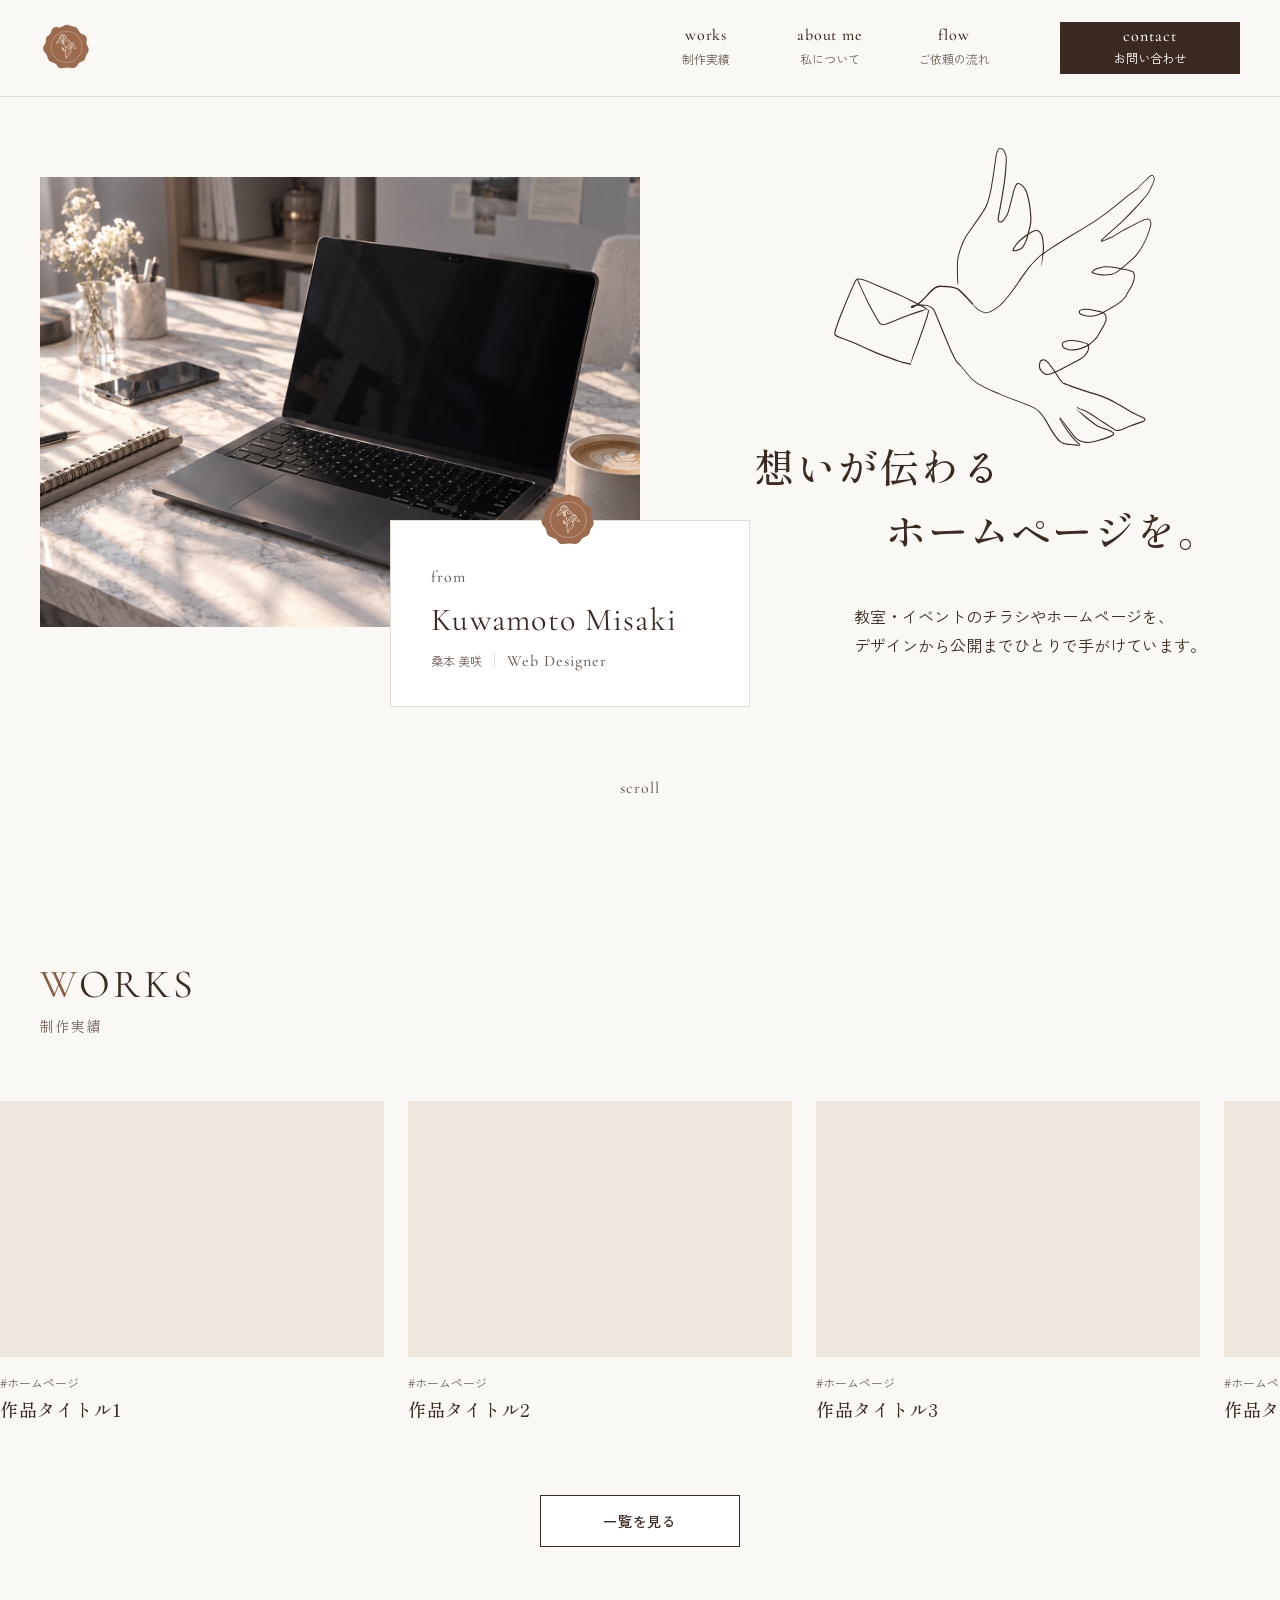
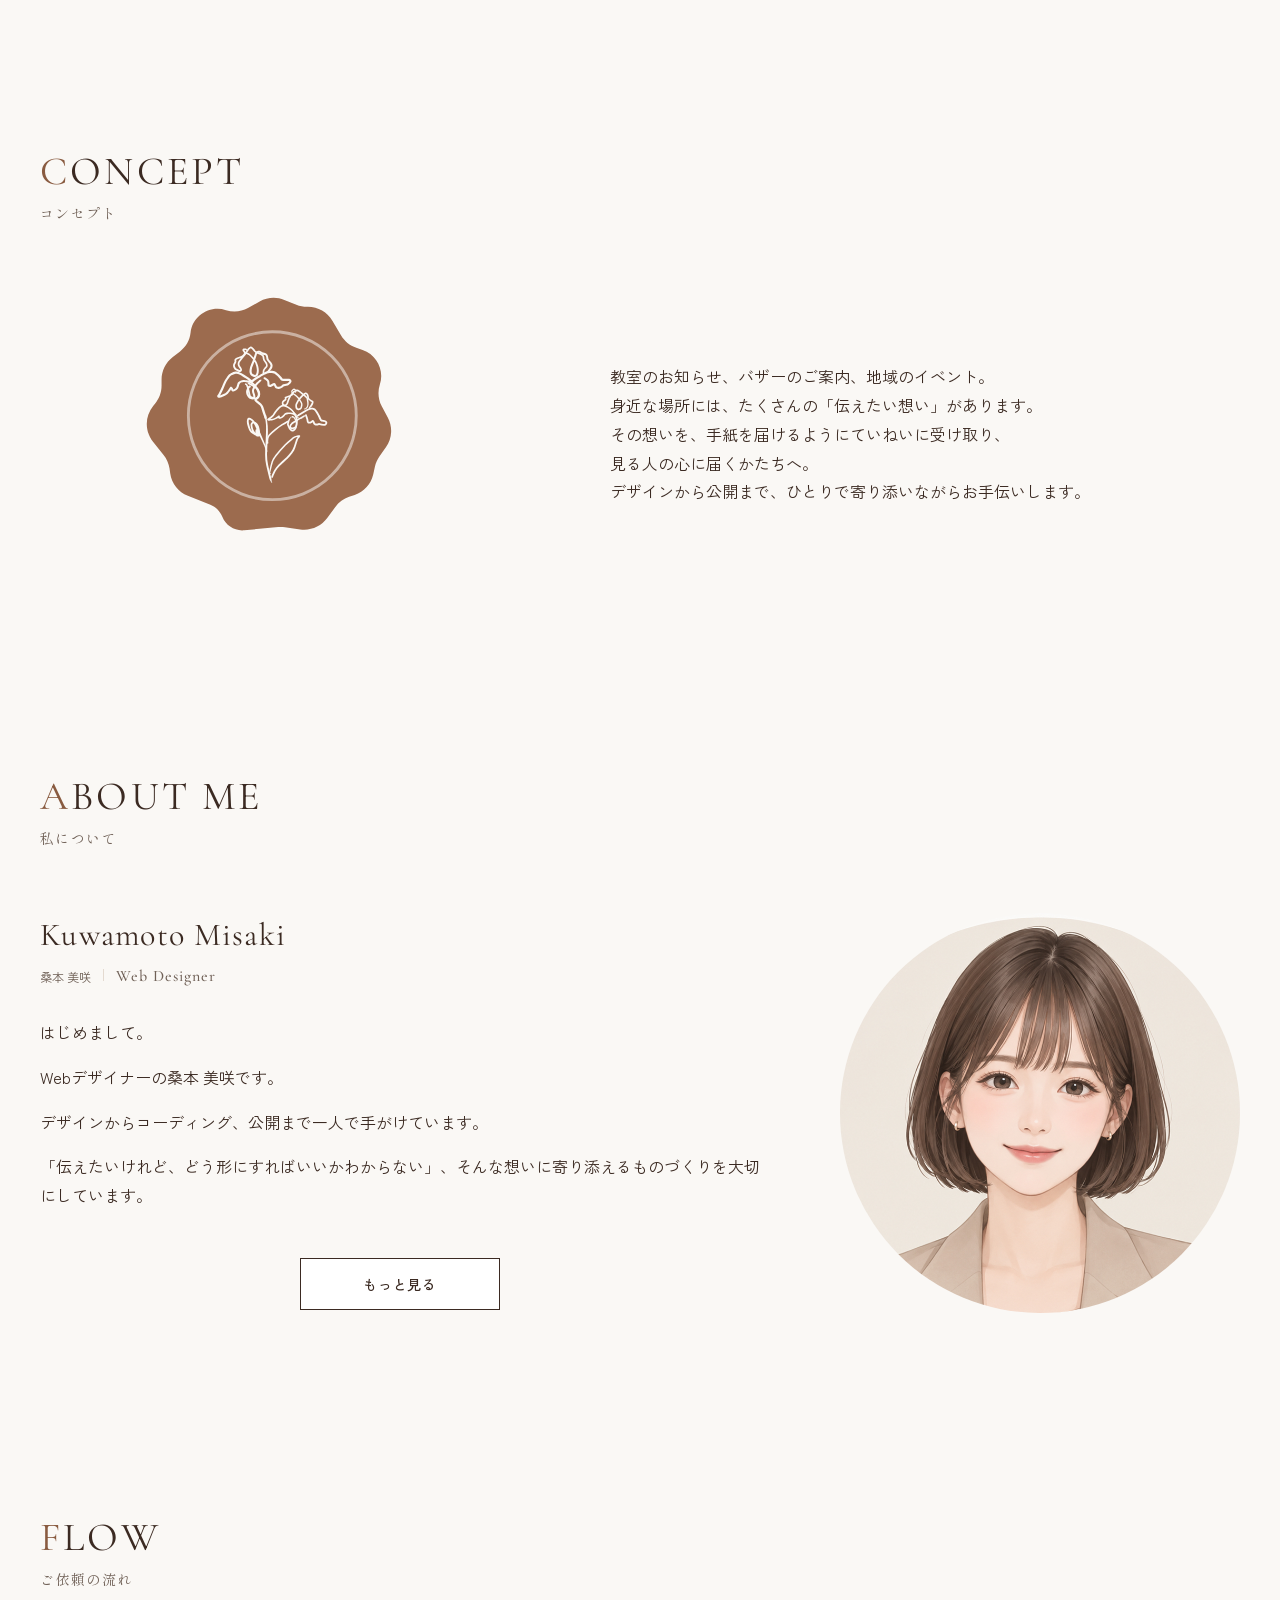
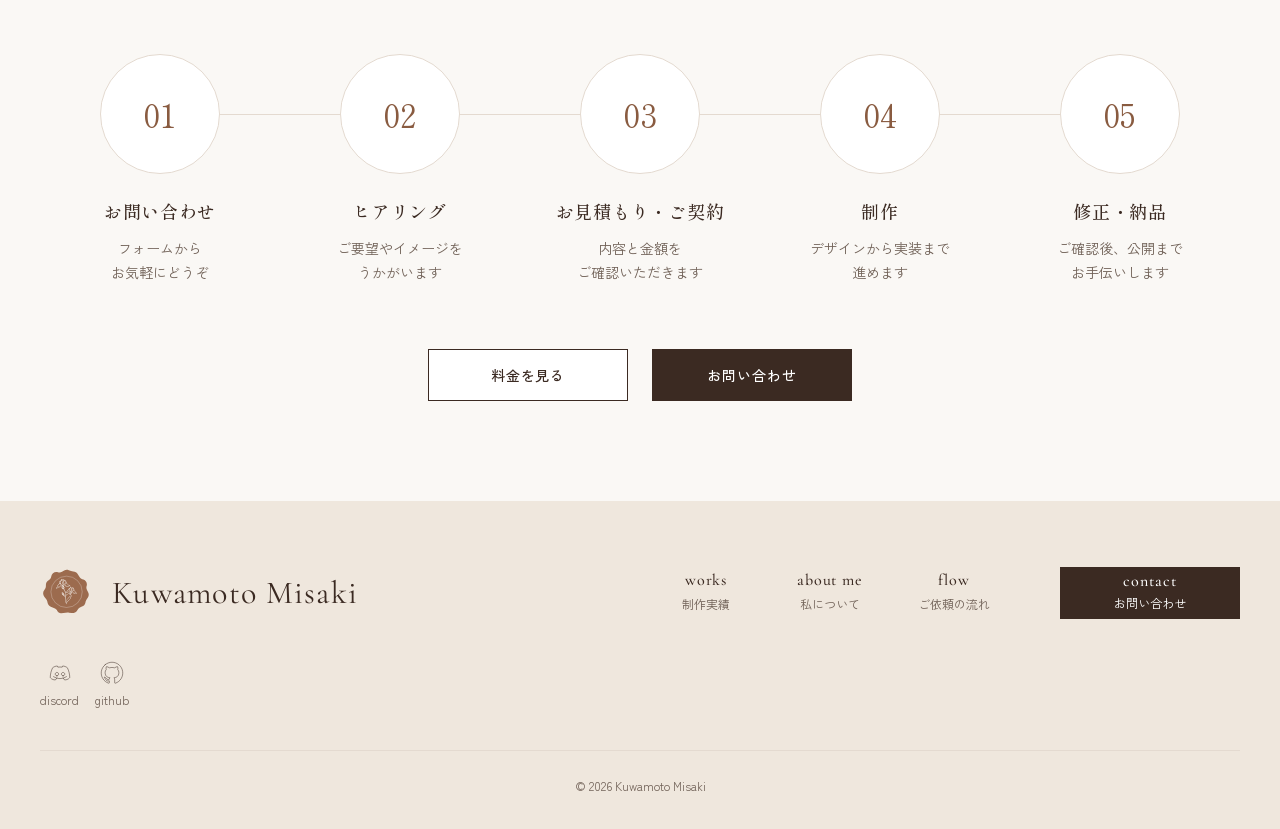
==== docs/index.html @ be729f59 "手紙の見た目を名刺に近づけ、名刺のコピーを同じ倍率で飛ばしてゆがみをなくす" ====
<!DOCTYPE html>
<!-- ↑ 「このファイルはHTMLで書いてあるよ」とブラウザに伝える合図。必ず1行目に書く -->

<html lang="ja">
<!-- ↑ ページ全体を包む箱。lang="ja" は「日本語のページです」という意味（読み上げソフトや検索エンジンが使う） -->

<head>
    <!-- ↑ 画面には出ない「ページの設定」を書く場所 -->

    <meta charset="UTF-8">
    <!-- ↑ 文字の種類の指定。これがないと日本語が文字化けすることがある -->

    <meta name="viewport" content="width=device-width, initial-scale=1.0">
    <!-- ↑ スマホで見たときに、画面の幅に合わせて表示する設定 -->

    <title>Kuwamoto Misaki | Webデザイナー</title>
    <!-- ↑ ブラウザのタブに出る名前。検索結果のタイトルにもなる -->

    <meta name="description" content="教室・イベントのチラシやホームページを、デザインから公開までひとりで手がけるWebデザイナー、桑本美咲のポートフォリオサイトです。">
    <!-- ↑ 検索結果のタイトルの下に出る説明文 -->

    <!-- ブラウザのタブに出る小さいアイコン（favicon） -->
    <link rel="icon" href="images/logo-seal.svg" type="image/svg+xml">
    <!-- iPhone で「ホーム画面に追加」したときのアイコン -->
    <link rel="apple-touch-icon" href="images/apple-touch-icon.png">

    <!-- ===== OGP（URL を SNS などに貼ったときに出る、タイトル・説明・画像） ===== -->
    <meta property="og:type" content="website">
    <!-- ↑ ページの種類。トップページは website -->
    <meta property="og:title" content="Kuwamoto Misaki | Webデザイナー">
    <!-- ↑ サムネイルに出るタイトル -->
    <meta property="og:description" content="教室・イベントのチラシやホームページを、デザインから公開までひとりで手がけるWebデザイナー、桑本美咲のポートフォリオサイトです。">
    <!-- ↑ サムネイルに出る説明文 -->
    <meta property="og:url" content="https://misaki36.github.io/portfolio/">
    <!-- ↑ このページの URL -->
    <meta property="og:image" content="https://misaki36.github.io/portfolio/images/ogp.png">
    <!-- ↑ サムネイル画像。https:// から始まる「フルの URL」で書くのがルール -->
    <meta property="og:site_name" content="Kuwamoto Misaki">
    <!-- ↑ サイトの名前 -->
    <meta property="og:locale" content="ja_JP">
    <!-- ↑ 日本語のページという意味 -->
    <meta name="twitter:card" content="summary_large_image">
    <!-- ↑ X（旧Twitter）で、大きい画像のサムネイルにする -->

    <link rel="preconnect" href="https://fonts.googleapis.com">
    <link rel="preconnect" href="https://fonts.gstatic.com" crossorigin>
    <!-- ↑ 「このあとGoogleのフォントを使うから、先に接続の準備をしておいて」という合図。表示が少し速くなる -->

    <link
        href="https://fonts.googleapis.com/css2?family=Cormorant+Garamond:wght@400;500&family=Shippori+Mincho:wght@400;500&family=Zen+Kaku+Gothic+New:wght@400;500&display=swap"
        rel="stylesheet">
    <!-- ↑ Figmaで使った3つのフォントを読み込む。wght@400;500 は「Regular と Medium の太さだけ使う」という意味（使う太さだけにすると軽くなる） -->

    <link rel="stylesheet" href="css/style.css">
    <!-- ↑ 自分で書くCSSファイルを読み込む。フォントのあとに書くのがポイント -->

    <script>
        // ↓ ページを表示する前に、「手紙の演出を出すかどうか」を決める
        // （ページが一瞬見えてから封筒が出る…というチラつきを防ぐため、head の中に書く）
        try {
            const seen = sessionStorage.getItem('introSeen');
            // ↑ このタブで、もう演出を見たかどうか（見ていたら '1' が入っている）
            const reduce = window.matchMedia('(prefers-reduced-motion: reduce)').matches;
            // ↑ 「視差効果を減らす」がオンなら true
            if (!seen && !reduce) {
                document.documentElement.classList.add('is-intro');
                // ↑ はじめてで、動きを減らす設定でもなければ、<html> に is-intro という目印をつける
            }
        } catch (e) {
            // ↑ ブラウザの設定で記録が使えないときは、何もしない（演出なしでふつうに表示）
        }
    </script>
</head>

<body>
    <!-- ↑ 画面に表示されるものを書く場所 -->

    <!-- ==================== 最初の手紙の演出 ==================== -->
    <div class="intro">
        <div class="intro__inner">
            <!-- ↑ 封筒とスキップボタンを包む箱（封筒と同じはば） -->

            <!-- ↓ 封筒（飾りなので、読み上げソフトには読ませない） -->
            <div class="intro__envelope" aria-hidden="true">
                <div class="intro__letter">
                    <!-- ↑ 封筒の中から出てくる手紙 -->
                    <p class="intro__letter-from">from</p>
                    <p class="intro__letter-name">Kuwamoto Misaki</p>
                    <p class="intro__letter-role">桑本 美咲 ｜ Web Designer</p>
                </div>
                <div class="intro__body"></div>
                <!-- ↑ 封筒の本体（手前の部分） -->
                <div class="intro__flap"></div>
                <!-- ↑ 封筒のふた（三角の部分） -->
                <img class="intro__seal" src="images/logo-seal.svg" alt="" width="64" height="64">
                <!-- ↑ ふたをとめているシール。サイトのロゴを使う -->
            </div>

            <button class="intro__skip" type="button">スキップ</button>
            <!-- ↑ 封筒の右下に出るボタン -->
        </div>
    </div>

    <!-- ==================== ヘッダー ==================== -->
    <header class="header">
        <!-- ↑ header は「ページの頭の部分」という意味のタグ -->

        <div class="header__inner inner">
            <!-- ↑ class を2つつけている。header__inner（ヘッダー用の設定）と inner（幅をそろえる共通パーツ） -->

            <a class="header__logo" href="index.html">
                <!-- ↑ ロゴを押すとトップページに戻るリンク -->
                <img src="images/logo-seal.svg" alt="Kuwamoto Misaki トップページへ" width="56" height="56">
                <!-- ↑ alt は画像が見えない人（読み上げソフト）向けの説明。
                 width と height を書いておくと、画像を読み込む前から場所が確保されて、ページがガタッとずれない -->
            </a>

            <!-- スマホのときだけ出す、メニューを開くボタン（≡） -->
            <!-- aria-expanded：開いているか（true）閉じているか（false）を読み上げソフトに伝える
                 aria-controls：このボタンで開け閉めする場所の id -->
            <button class="header__menu-btn" type="button" aria-label="メニューを開く" aria-expanded="false"
                aria-controls="global-nav">
                <!-- ↓ button の1段内側：≡ の3本線 -->
                <span class="header__menu-line"></span>
                <span class="header__menu-line"></span>
                <span class="header__menu-line"></span>
            </button>

            <nav class="header__nav" id="global-nav" aria-label="メインメニュー">
                <!-- ↑ nav は「メニュー」という意味のタグ。aria-label で読み上げソフトに名前を伝える -->

                <ul class="header__list">
                    <!-- ↑ メニューの並び（ul = 順番のないリスト） -->
                    <li>
                        <a class="header__link" href="works.html">
                            <span class="header__link-en">works</span>
                            <span class="header__link-ja">制作実績</span>
                        </a>
                    </li>
                    <li>
                        <a class="header__link" href="about.html">
                            <span class="header__link-en">about me</span>
                            <span class="header__link-ja">私について</span>
                        </a>
                    </li>
                    <li>
                        <a class="header__link" href="contact.php#flow">
                            <!-- ↑ #flow は「contact.php の中の flow という場所まで飛ぶ」という意味 -->
                            <span class="header__link-en">flow</span>
                            <span class="header__link-ja">ご依頼の流れ</span>
                        </a>
                    </li>
                </ul>

                <a class="header__contact" href="contact.php#contact">
                    <!-- ↑ お問い合わせボタン -->
                    <span class="header__contact-en">contact</span>
                    <span class="header__contact-ja">お問い合わせ</span>
                </a>

            </nav>
        </div>
    </header>

    <!-- ==================== メイン（ページの中身） ==================== -->
    <main>
        <!-- ↑ main は「このページのいちばん大事な中身」という意味のタグ。1ページに1つだけ -->

        <!-- ========== FV ========== -->
        <section class="fv">
            <!-- ↑ section は「ひとまとまりの区切り」という意味のタグ -->

            <div class="fv__inner inner">

                <!-- ===== 左：写真と手紙のカード ===== -->
                <div class="fv__photo-wrap">
                    <!-- ↑ 写真とカードをまとめる箱。カードの位置の基準になる -->

                    <img class="fv__photo" src="images/fv-photo.jpg" alt="ノートパソコンとコーヒーが置かれた作業机" width="690" height="448"
                        fetchpriority="high">
                    <!-- ↑ fetchpriority="high" は「この画像を最初に読み込んでね」というお願い。FVの写真はいちばん先に見えるので -->

                    <div class="fv__card">
                        <!-- ↑ 手紙のカード -->
                        <img class="fv__seal" src="images/logo-seal.svg" alt="" width="64" height="64">
                        <!-- ↑ カードの上のシーリング。飾りなので alt は空っぽ -->
                        <p class="fv__card-from">from</p>
                        <p class="fv__card-name">Kuwamoto Misaki</p>
                        <p class="fv__card-role">
                            <span class="fv__card-ja">桑本 美咲</span>
                            <span class="fv__card-en">Web Designer</span>
                        </p>
                    </div>

                </div>

                <!-- ===== 右：鳩の絵・キャッチ・リード文 ===== -->
                <div class="fv__content">

                    <img class="fv__bird" src="images/illust-bird.svg" alt="" width="447" height="259">
                    <!-- ↑ 鳩の絵。飾りなので alt は空っぽ -->
                    <h1 class="fv__catch">
                        <!-- ↑ h1 は「ページでいちばん大事な見出し」。1ページに1つだけ使う -->
                        <span class="fv__catch-line">想いが伝わる</span>
                        <span class="fv__catch-line fv__catch-line--indent">ホームページを。</span>
                        <!-- ↑ indent は「字下げしたバージョン」という意味の名前。2行目だけ右にずらす -->
                    </h1>

                    <p class="fv__lead">
                        教室・イベントのチラシやホームページを、<br>
                        デザインから公開までひとりで手がけています。
                    </p>

                </div>

            </div>

            <p class="fv__scroll">scroll</p>
            <!-- ↑ 下にスクロールできることを伝える文字 -->

        </section>

        <!-- ========== WORKS ========== -->
        <section class="works section" id="works">
            <!-- ↑ id="works" は、このセクションにつけた名札。あとでリンクで飛ぶときに使う -->

            <div class="inner">
                <h2 class="section-title">
                    <span class="section-title__en">WORKS</span>
                    <span class="section-title__ja">制作実績</span>
                </h2>
            </div>

            <div class="works__slider">
                <!-- ↑ カードが流れる「窓」 -->
                <ul class="works__list">

                    <li>
                        <a class="work-card" href="work-detail.html">
                            <div class="work-card__thumb"></div>
                            <p class="work-card__tag">#ホームページ</p>
                            <h3 class="work-card__title">作品タイトル1</h3>
                        </a>
                    </li>
                    <li>
                        <a class="work-card" href="work-detail.html">
                            <div class="work-card__thumb"></div>
                            <p class="work-card__tag">#ホームページ</p>
                            <h3 class="work-card__title">作品タイトル2</h3>
                        </a>
                    </li>
                    <li>
                        <a class="work-card" href="work-detail.html">
                            <div class="work-card__thumb"></div>
                            <p class="work-card__tag">#ホームページ</p>
                            <h3 class="work-card__title">作品タイトル3</h3>
                        </a>
                    </li>
                    <li>
                        <a class="work-card" href="work-detail.html">
                            <div class="work-card__thumb"></div>
                            <p class="work-card__tag">#ホームページ</p>
                            <h3 class="work-card__title">作品タイトル4</h3>
                        </a>
                    </li>
                    <li>
                        <a class="work-card" href="work-detail.html">
                            <div class="work-card__thumb"></div>
                            <p class="work-card__tag">#ホームページ</p>
                            <h3 class="work-card__title">作品タイトル5</h3>
                        </a>
                    </li>
                    <li>
                        <a class="work-card" href="work-detail.html">
                            <div class="work-card__thumb"></div>
                            <p class="work-card__tag">#ホームページ</p>
                            <h3 class="work-card__title">作品タイトル6</h3>
                        </a>
                    </li>

                </ul>
            </div>

            <div class="works__btn-wrap">
                <a class="btn btn--sub" href="works.html">一覧を見る</a>
            </div>

        </section>

        <!-- ========== CONCEPT ========== -->
        <section class="concept section" id="concept">

            <div class="inner">

                <h2 class="section-title">
                    <span class="section-title__en">CONCEPT</span>
                    <span class="section-title__ja">コンセプト</span>
                </h2>

                <div class="concept__body">
                    <!-- ↑ シーリングと文章を横に並べる箱 -->

                    <img class="concept__seal" src="images/logo-seal.svg" alt="" width="300" height="300">
                    <!-- ↑ 大きなシーリング。ロゴと同じ画像を、大きく表示している。飾りなので alt は空っぽ -->

                    <!-- コンセプトの文章（段落ごとに p で分ける。br は PC 用の改行） -->
                    <div class="concept__desc">
                        <!-- ↓ div.concept__desc の1段内側 -->
                        <p>教室のお知らせ、バザーのご案内、地域のイベント。<br>身近な場所には、たくさんの「伝えたい想い」があります。</p>
                        <p>その想いを、手紙を届けるようにていねいに受け取り、<br>見る人の心に届くかたちへ。</p>
                        デザインから公開まで、ひとりで寄り添いながら<span class="concept__phrase">お手伝いします。</span>
                    </div>
                </div>

            </div>

        </section>

        <!-- ========== ABOUT ME ========== -->
        <section class="about section" id="about">

            <div class="inner">

                <h2 class="section-title">
                    <span class="section-title__en">ABOUT ME</span>
                    <span class="section-title__ja">私について</span>
                </h2>

                <div class="about__body">
                    <!-- ↑ 左に文章、右に写真を並べる箱 -->

                    <div class="about__text">
                        <p class="about__name">Kuwamoto Misaki</p>
                        <p class="about__role">
                            <span class="about__role-ja">桑本 美咲</span>
                            <span class="about__role-en">Web Designer</span>
                        </p>
                        <!-- 自己紹介の文章（段落ごとに p で分ける） -->
                        <div class="about__desc">
                            <!-- ↓ div.about__desc の1段内側 -->
                            <p>はじめまして。</p>
                            <p>Webデザイナーの桑本 美咲です。</p>
                            <p>デザインからコーディング、公開まで一人で手がけています。</p>
                            <p>「伝えたいけれど、どう形にすればいいかわからない」、そんな想いに寄り添えるものづくりを大切にしています。</p>
                        </div>
                        <a class="btn btn--sub about__btn" href="about.html">もっと見る</a>
                        <!-- ↑ class を3つ。btn（ボタンの形）・白いボタン用の class・about__btn（このボタンだけの余白） -->
                    </div>

                    <img class="about__photo" src="images/about-photo.jpg" alt="桑本美咲のプロフィール画像" width="400" height="400"
                        loading="lazy">
                    <!-- ↑ loading="lazy" は「画面に近づいてから読み込んでね」というお願い。
                   ページの下のほうの画像につけると、最初の表示が速くなる -->

                </div>

            </div>

        </section>

        <!-- ========== FLOW ========== -->
        <section class="flow section" id="flow">

            <div class="inner">

                <h2 class="section-title">
                    <span class="section-title__en">FLOW</span>
                    <span class="section-title__ja">ご依頼の流れ</span>
                </h2>

                <ol class="flow__list">
                    <!-- ↑ ol は「順番のあるリスト」。ul（順番なし）とちがって、1→2→3…と順番に意味があるときに使う -->

                    <li class="flow__item">
                        <span class="flow__num">01</span>
                        <h3 class="flow__title">お問い合わせ</h3>
                        <p class="flow__text">フォームから<br>お気軽にどうぞ</p>
                    </li>

                    <li class="flow__item">
                        <span class="flow__num">02</span>
                        <h3 class="flow__title">ヒアリング</h3>
                        <p class="flow__text">ご要望やイメージを<br>うかがいます</p>
                    </li>

                    <li class="flow__item">
                        <span class="flow__num">03</span>
                        <h3 class="flow__title"><span class="flow__phrase">お見積もり・</span><span
                                class="flow__phrase">ご契約</span></h3>
                        <p class="flow__text">内容と金額を<br>ご確認いただきます</p>
                    </li>

                    <li class="flow__item">
                        <span class="flow__num">04</span>
                        <h3 class="flow__title">制作</h3>
                        <p class="flow__text">デザインから実装まで<br>進めます</p>
                    </li>

                    <li class="flow__item">
                        <span class="flow__num">05</span>
                        <h3 class="flow__title">修正・納品</h3>
                        <p class="flow__text">ご確認後、公開まで<br>お手伝いします</p>
                    </li>

                </ol>

                <div class="flow__btns">
                    <a class="btn btn--sub" href="contact.php#price">料金を見る</a>
                    <a class="btn btn--main" href="contact.php#contact">お問い合わせ</a>
                </div>

            </div>

        </section>

    </main>

    <!-- ==================== フッター ==================== -->
    <footer class="footer">
        <!-- ↑ footer は「ページの終わりの部分」という意味のタグ -->

        <div class="footer__inner inner">

            <!-- ===== 上の段：ロゴと名前／メニュー ===== -->
            <div class="footer__top">

                <a class="footer__brand" href="index.html">
                    <img src="images/logo-seal.svg" alt="" width="56" height="56">
                    <!-- ↑ alt="" （空っぽ）にしているのは、すぐ横に名前の文字があるから。
                   読み上げソフトが「ロゴ、Kuwamoto Misaki」と2回読まないようにするため -->
                    <span class="footer__name">Kuwamoto Misaki</span>
                </a>

                <nav class="header__nav" aria-label="フッターメニュー">
                    <!-- ↑ ヘッダーのメニューとまったく同じ見た目なので、ヘッダー用の class を使い回す -->
                    <ul class="header__list">
                        <li>
                            <a class="header__link" href="works.html">
                                <span class="header__link-en">works</span>
                                <span class="header__link-ja">制作実績</span>
                            </a>
                        </li>
                        <li>
                            <a class="header__link" href="about.html">
                                <span class="header__link-en">about me</span>
                                <span class="header__link-ja">私について</span>
                            </a>
                        </li>
                        <li>
                            <a class="header__link" href="contact.php#flow">
                                <span class="header__link-en">flow</span>
                                <span class="header__link-ja">ご依頼の流れ</span>
                            </a>
                        </li>
                    </ul>
                    <a class="header__contact" href="contact.php#contact">
                        <span class="header__contact-en">contact</span>
                        <span class="header__contact-ja">お問い合わせ</span>
                    </a>
                </nav>

            </div>

            <!-- ===== SNSのリンク ===== -->
            <ul class="footer__sns">
                <li>
                    <a class="footer__sns-link" href="#" target="_blank" rel="noopener noreferrer">
                        <!-- ↑ href="#" は仮。あとで自分の Discord のURLに変える
                   target="_blank" … 新しいタブで開く
                   rel="noopener noreferrer" … 🔒セキュリティ対策（下で説明） -->
                        <img src="images/icon-discord.svg" alt="" width="24" height="24">
                        <span>discord</span>
                    </a>
                </li>
                <li>
                    <a class="footer__sns-link" href="#" target="_blank" rel="noopener noreferrer">
                        <img src="images/icon-github.svg" alt="" width="24" height="24">
                        <span>github</span>
                    </a>
                </li>
            </ul>

            <!-- ===== コピーライト ===== -->
            <small class="footer__copy">&copy; 2026 Kuwamoto Misaki</small>
            <!-- ↑ small は「注意書き・著作権表示」に使うタグ。&copy; は © マークを表す書き方 -->

        </div>
    </footer>

    <script src="js/main.js" defer></script>
    <!-- ↑ JavaScriptファイルを読み込む。defer は「HTMLを全部読み終わってから動かしてね」という意味 -->
</body>

</html>
---- docs/css/style.css ----
@charset "UTF-8";
/* ↑ 「このCSSファイルは日本語も使うよ」という合図。必ず1行目に書く */


/* ==================================================
   1. 色とフォントのルール（Figmaのスタイルをここに写す）
   ================================================== */

:root {
    /* :root は「ページ全体」という意味。ここに書いた値は、どこからでも使える */

    /* ----- 色（Figmaのカラースタイルと同じ） ----- */
    --color-bg: #FAF8F5;
    /* base/背景 */
    --color-bg-sub: #EFE7DD;
    /* base/背景サブ */
    --color-white: #FFFFFF;
    /* base/白 */
    --color-text: #3B2A22;
    /* text/メイン */
    --color-text-sub: #706157;
    /* text/サブ（読みやすさの基準 4.5:1 を満たすよう、#8A7A6E から少しこくした） */
    --color-accent: #895B40;
    /* accent/スタンプ（読みやすさの基準 4.5:1 を満たすよう、#9C6B4E から少しこくした） */
    --color-line: #E4DAD0;
    /* line/線 */
    --color-line-strong: #9E8D7F;
    /* 入力欄のわく線（さわる部品は、背景との差 3:1 以上が目安） */
    --color-error: #B5483A;
    /* エラー（入力まちがい）の色 */

    /* ----- フォント ----- */
    --font-en: "Cormorant Garamond", serif;
    /* 英語の見出し・メニュー */
    --font-mincho: "Shippori Mincho", serif;
    /* 日本語の見出し */
    --font-gothic: "Zen Kaku Gothic New", sans-serif;
    /* 本文・ボタン */
}


/* ==================================================
   2. リセット（ブラウザが勝手につける余白などを消す）
   ================================================== */

*,
*::before,
*::after {
    box-sizing: border-box;
    /* ↑ 幅や高さに、内側の余白（padding）と線（border）を含めて計算する設定。Figmaと同じ考え方になる */
}

body,
h1,
h2,
h3,
p,
ul,
ol,
figure {
    margin: 0;
    /* ↑ ブラウザが最初からつけている外側の余白を0にする */
}

ul,
ol {
    padding: 0;
    list-style: none;
    /* ↑ リストの「・」や数字と、左の余白を消す（メニューや FLOW で使うため） */
}

img {
    display: block;
    max-width: 100%;
    height: auto;
    /* ↑ 画像が箱からはみ出さないようにする。height: auto で縦横の比率を保つ */
}

a {
    color: inherit;
    text-decoration: none;
    /* ↑ リンクの青色と下線を消して、まわりの文字と同じ色にする */
}


/* ==================================================
   3. ページ全体の基本（本文/ふつう のスタイル）
   ================================================== */
/* ページ内リンク（#〇〇）で移動するとき、するっとなめらかに動かす */
html {
    scroll-behavior: smooth;
    scroll-padding-top: 120px;
    /* ↑ ページ内の移動（目次・#flow・入力欄など）で、上から120px手前で止まる。
       くっついてくるヘッダー（96px）の裏にかくれないようにするため */
}

/* 「視差効果を減らす」がオンの人には、なめらかな動きをやめて一瞬で移動する */
@media (prefers-reduced-motion: reduce) {
    html {
        scroll-behavior: auto;
    }
}

body {
    background-color: var(--color-bg);
    color: var(--color-text);
    font-family: var(--font-gothic);
    font-size: 16px;
    line-height: 1.8;
    /* ↑ Figmaの「本文/ふつう」と同じ：Zen Kaku Gothic New・16px・行間180% */
    text-wrap: pretty;
    /* ↑ 文章の最後の行が 1〜2 文字だけにならないように、ブラウザが折り返しを調整してくれる */
}



/* ==================================================
   4. 共通パーツ（いろんな場所で使い回すもの）
   ================================================== */

/* ----- 中身の幅をそろえる箱 ----- */
.inner {
    max-width: 1240px;
    /* ↑ 中身が広がりすぎないように、最大の幅を決める
       （Figmaの中身の幅1200px ＋ 左右の余白20px×2 = 1240px） */
    margin-inline: auto;
    /* ↑ 左右の外側の余白を自動にする → 画面の真ん中に置かれる */
    padding-inline: 20px;
    /* ↑ 左右の内側の余白。スマホで文字が画面のはしにくっつかないようにする */
}

/* ----- セクションの見出し（WORKS / 制作実績 の形） ----- */
.section-title {
    font-weight: 400;
    /* ↑ h2 は最初から太字になっているので、ふつうの太さに戻す */
}

.section-title__en {
    display: block;
    /* ↑ 1行まるごと使う箱にする（日本語を下の行に出すため） */
    font-family: var(--font-en);
    font-size: 40px;
    line-height: 1.2;
    letter-spacing: 0.08em;
    /* ↑ Figmaの「英/大見出し」と同じ：40px・行間120%・文字の間8% */
}

.section-title__en::first-letter {
    color: var(--color-accent);
    /* ↑ ::first-letter は「最初の1文字だけ」という意味。W・C・A・F が茶色になる */
}

.section-title__ja {
    display: block;
    margin-top: 8px;
    /* ↑ 英語との間を少しあける */
    font-family: var(--font-mincho);
    font-size: 14px;
    line-height: 1.5;
    letter-spacing: 0.1em;
    color: var(--color-text-sub);
    /* ↑ Figmaの「日/英見出しの下」と同じ：14px・行間150%・文字の間10%・text/サブ */
}


/* ----- セクションの上下の余白 ----- */
.section {
    padding-block: 100px;
    /* ↑ どのセクションも上下100pxの余白にそろえる（Figmaでそろえた余白） */
}

/* ----- ボタン ----- */
.btn {
    display: inline-flex;
    align-items: center;
    justify-content: center;
    /* ↑ 文字をボタンの真ん中に置く */
    min-width: 200px;
    height: 52px;
    padding-inline: 32px;
    border: 1px solid var(--color-text);
    font-size: 14px;
    font-weight: 500;
    line-height: 1;
    letter-spacing: 0.06em;
    /* ↑ Figmaの「本文/ボタン」：Medium・14px・行間100%・文字の間6% */
    font-family: inherit;
    /* ↑ button タグは最初、まわりのフォントを受けつがないので、受けつぐように指定する */
    cursor: pointer;
    /* ↑ マウスを乗せたとき、指のマークにする */
    transition: opacity 0.3s;
}

.btn:hover {
    opacity: 0.7;
}

.btn--sub {
    background-color: var(--color-white);
    color: var(--color-text);
    /* ↑ btn_サブ：白い箱にこげ茶の文字 */
}

.btn--main {
    background-color: var(--color-text);
    color: var(--color-white);
    /* ↑ btn_メイン：こげ茶の箱に白い文字 */
}

/* キーボードで選んだリンク・ボタンに茶色の枠を出す（サイト全体） */
/* 枠を消すと、キーボードで操作する人が今どこにいるか分からなくなるので、消さずに色だけ合わせる */
a:focus-visible,
button:focus-visible {
    outline: 2px solid var(--color-accent);
    outline-offset: 4px;
}

/* ----- 画面には見せないけど、読み上げソフトには読んでもらう ----- */
.visually-hidden {
    position: absolute;
    width: 1px;
    height: 1px;
    margin: -1px;
    padding: 0;
    overflow: hidden;
    clip: rect(0 0 0 0);
    white-space: nowrap;
    border: 0;
    /* ↑ 1pxの小さな箱に閉じこめて、はみ出た所を隠す。
       display: none だと読み上げソフトにも読まれなくなるので、この書き方を使う */
}



/* ==================================================
   5. ヘッダー
   ================================================== */

.header {
    position: sticky;
    /* ↑ スクロールしても、画面の上にくっついてくる */
    top: 0;
    /* ↑ 画面の一番上（0px）でくっつく */
    z-index: 100;
    /* ↑ ほかのものより手前に表示する（下の写真やカードに隠れないように） */
    background-color: var(--color-bg);
    border-bottom: 1px solid var(--color-line);
    /* ↑ ヘッダーの下に細い線を引く（Figmaと同じ line/線 の色） */
}

.header__inner {
    display: flex;
    /* ↑ 中のもの（ロゴとメニュー）を横に並べる */
    align-items: center;
    /* ↑ 上下の真ん中にそろえる */
    justify-content: space-between;
    /* ↑ ロゴを左はし、メニューを右はしに置く */
    height: 96px;
}

.header__logo {
    display: block;
    width: 56px;
}

/* スマホ用のメニューボタン（PC ではかくす） */
.header__menu-btn {
    display: none;
}

.header__nav {
    display: flex;
    align-items: center;
    gap: 56px;
    /* ↑ メニューとお問い合わせボタンの間かく */
}

.header__list {
    display: flex;
    gap: 24px;
    /* ↑ メニュー同士の間かく（Figmaで決めた24） */
}

.header__link {
    display: flex;
    flex-direction: column;
    /* ↑ 英語と日本語を縦に並べる */
    align-items: center;
    /* ↑ 英語と日本語の真ん中をそろえる */
    width: 100px;
    /* ↑ 3つの幅を同じにして、間かくがそろって見えるようにする（Figmaで決めたW100） */
    transition: opacity 0.3s;
    /* ↑ マウスを乗せたときの変化を、0.3秒かけてふわっとさせる */
}

.header__link-en {
    font-family: var(--font-en);
    font-weight: 500;
    font-size: 16px;
    line-height: 1;
    letter-spacing: 0.06em;
    /* ↑ Figmaの「英/メニュー」：Medium・16px・行間100%・文字の間6% */
}

.header__link-ja {
    margin-top: 6px;
    font-size: 12px;
    line-height: 1.6;
    color: var(--color-text-sub);
    /* ↑ Figmaの「本文/注意書き」：12px・行間160%・text/サブ */
}

.header__contact {
    display: flex;
    flex-direction: column;
    align-items: center;
    justify-content: center;
    /* ↑ 中の文字を、上下・左右とも真ん中に置く */
    width: 180px;
    height: 52px;
    background-color: var(--color-text);
    color: var(--color-white);
    transition: opacity 0.3s;
}

.header__contact-en {
    font-family: var(--font-en);
    font-weight: 500;
    font-size: 16px;
    line-height: 1;
    letter-spacing: 0.06em;
}

.header__contact-ja {
    margin-top: 4px;
    font-size: 12px;
    line-height: 1.6;
}

/* ----- マウスを乗せたとき ----- */
.header__link:hover,
.header__contact:hover {
    opacity: 0.7;
    /* ↑ 少しうすくして「押せるよ」と伝える */
}


/* ----- 今いるページのメニュー ----- */
.header__link[aria-current="page"] .header__link-en {
    color: var(--color-accent);
    /* ↑ aria-current="page" がついたリンクの英語だけ茶色にする → 「今ここにいる」とわかる */
}



/* ==================================================
   6. フッター
   ================================================== */

.footer {
    background-color: var(--color-bg-sub);
    padding-block: 64px 32px;
    /* ↑ padding-block は「上と下の内側の余白」。上64px・下32px */
}

.footer__top {
    display: flex;
    align-items: center;
    justify-content: space-between;
    /* ↑ ロゴと名前を左、メニューを右に置く */
}

.footer__brand {
    display: flex;
    align-items: center;
    gap: 16px;
    /* ↑ ロゴと名前を横に並べて、間を16pxあける */
}

.footer__brand img {
    width: 56px;
}

.footer__name {
    font-family: var(--font-en);
    font-size: 32px;
    line-height: 1.2;
    letter-spacing: 0.04em;
    /* ↑ Figmaの「英/名前」：32px・行間120%・文字の間4% */
}

.footer__sns {
    display: flex;
    gap: 16px;
    margin-top: 40px;
}

.footer__sns-link {
    display: flex;
    flex-direction: column;
    align-items: center;
    gap: 4px;
    /* ↑ マークと文字を縦に並べる */
    font-size: 12px;
    color: var(--color-text-sub);
    transition: opacity 0.3s;
}

.footer__sns-link:hover {
    opacity: 0.7;
}

.footer__copy {
    display: block;
    /* ↑ small は最初は横に並ぶタイプなので、1行まるごと使う箱にする */
    margin-top: 40px;
    padding-top: 24px;
    border-top: 1px solid var(--color-line);
    /* ↑ コピーライトの上に区切りの線を引く */
    text-align: center;
    font-size: 12px;
    color: var(--color-text-sub);
}



/* ==================================================
   7. トップページ：FV
   ================================================== */

.fv {
    padding-block: 80px 64px;
    /* ↑ ヘッダーとの間（上）とWORKSとの間（下）の余白 */
}

.fv__inner {
    display: grid;
    /* ↑ grid は「表のように、列（たて）と行（よこ）で場所を決める」並べ方 */
    grid-template-columns: 600px minmax(0, 1fr);
    /* ↑ 1fr → minmax(0, 1fr) に変更。
 「右の列は、中身が大きくても広がらずに、残りの幅のままでいてね」という意味 */
    column-gap: 64px;
    /* ↑ 左と右の列の間かく */
}

/* ----- 左：写真とカード ----- */
.fv__photo-wrap {
    position: relative;
    /* ↑ 「この箱を基準にして、中のもの（カード）の位置を決めるよ」という合図 */
    align-self: start;
    /* ↑ 箱の高さを右側に合わせて伸ばさず、中身（写真）の高さのままにする */
}

.fv__photo {
    width: 100%;
    aspect-ratio: 690 / 518;
    /* ↑ 縦と横の比率を固定する */
    object-fit: cover;
    /* ↑ 比率がちがう写真でも、ゆがまないように切り取って箱いっぱいに表示する */
}

.fv__card {
    position: absolute;
    /* ↑ 基準の箱（fv__photo-wrap）の中で、自由な場所に置く。Figmaの「絶対位置」と同じ */
    right: -110px;
    bottom: -80px;
    /* ↑ 写真の右下から、右に110px・下に80px はみ出した場所に置く */
    width: 360px;
    padding: 48px 40px 36px;
    background-color: var(--color-white);
    border: 1px solid var(--color-line);
}

.fv__seal {
    position: absolute;
    top: -32px;
    /* ↑ カードの上のふちから、半分はみ出す（シーリングの高さ64pxの半分） */
    left: 50%;
    transform: translateX(-50%);
    /* ↑ left: 50% でカードの真ん中に左はしを置き、translateX(-50%) で自分の幅の半分だけ左に戻す → ぴったり真ん中になる */
    width: 64px;
}

.fv__card-from {
    font-family: var(--font-en);
    font-weight: 500;
    font-size: 16px;
    line-height: 1;
    letter-spacing: 0.06em;
    color: var(--color-text-sub);
}

.fv__card-name {
    margin-top: 16px;
    font-family: var(--font-en);
    font-size: 32px;
    line-height: 1.2;
    letter-spacing: 0.04em;
}

.fv__card-role {
    display: flex;
    align-items: center;
    margin-top: 12px;
    color: var(--color-text-sub);
}

.fv__card-ja {
    font-size: 12px;
    line-height: 1.6;
}

.fv__card-en {
    font-family: var(--font-en);
    font-weight: 500;
    font-size: 16px;
    line-height: 1;
    letter-spacing: 0.06em;
}

.fv__card-en::before {
    content: "";
    /* ↑ ::before は「中身の前に飾りを足す」書き方。content: "" は「文字は入れない」という意味 */
    display: inline-block;
    width: 1px;
    height: 12px;
    margin-inline: 12px;
    background-color: var(--color-line);
    /* ↑ 名前と肩書きの間の「｜」の線を、CSSで描いている */
}

/* ----- 右：鳩・キャッチ・リード文 ----- */
.fv__bird {
    width: 100%;
    translate: 20px -60px;
    /* ↑ 「横に20px、縦に-60px」動かす
       1つ目の数字：プラスで右、マイナスで左
       2つ目の数字：プラスで下、マイナスで上 */
    scale: 1.2;
    /* ↑ 見た目だけ1.2倍に大きくする（1 がそのままの大きさ、1.5 なら1.5倍） */
}

.fv__catch {
    margin-top: -100px;
    font-family: var(--font-mincho);
    font-weight: 500;
    font-size: 40px;
    line-height: 1.6;
    margin-left: 50px;
    letter-spacing: 0.04em;
    /* ↑ Figmaの「日/キャッチ」：Medium・40px・行間160%・文字の間4% */
}


.fv__catch-line {
    display: block;
    /* ↑ 1行ずつ、まるごと使う箱にする */
    white-space: nowrap;
    /* ↑ この行は途中で折り返さない */
}

.fv__catch-line--indent {
    padding-left: 3.3em;
    /* ↑ 2行目だけ右にずらす。em は文字の大きさの何倍か（40px × 3.3 = 約132px） */
}

.fv__lead {
    margin-top: 40px;
    padding-left: 150px;
}

/* ----- scroll ----- */
.fv__scroll {
    margin-top: 120px;
    font-family: var(--font-en);
    font-weight: 500;
    font-size: 16px;
    line-height: 1;
    letter-spacing: 0.06em;
    color: var(--color-text-sub);
    text-align: center;
}



/* ==================================================
   8. トップページ：WORKS
   ================================================== */

.works__slider {
    margin-top: 48px;
    overflow: hidden;
    /* ↑ 窓からはみ出したカードを隠す */
    padding-block: 16px;
    /* ↑ 上下に16pxのすき間。大きくなったカードと影が切れないように */
}

.works__list {
    display: flex;
    gap: 24px;
    width: max-content;
    /* ↑ 箱の幅を「中身（カード12枚）がちょうど入る幅」にする */
    animation: works-loop 150s linear infinite;
    /* ↑ 下で作る「works-loop」という動きを、150秒かけて、同じ速さで、ずっとくり返す
    数字を大きくするとゆっくり、小さくすると速くなる */
}

.works__list>li {
    flex-shrink: 0;
    width: 384px;
}

/* ----- マウスを乗せたら止める ----- */
.works__slider:hover .works__list,
.works__slider:focus-within .works__list {
    animation-play-state: paused;
    /* ↑ マウスを乗せたとき・Tabキーでカードを選んだときは止める（ゆっくり見られるように） */
}

/* ----- 流れる動きの中身 ----- */
@keyframes works-loop {

    /* ↑ @keyframes は「動きのレシピ」。from（はじめ）から to（おわり）まで変化する */
    from {
        transform: translateX(0);
    }

    to {
        transform: translateX(calc(-50% - 12px));
        /* ↑ 列の幅の半分（＝カード6枚分）だけ左に動かす
         −12px は、カードとカードのすき間24pxの半分。これがないと、つなぎ目で少しガクッとずれる */
    }
}

/* ----- 動きが苦手な人への配慮 ----- */
@media (prefers-reduced-motion: reduce) {

    /* ↑ パソコンやスマホの設定で「視差効果を減らす」をオンにしている人には */
    .works__list {
        animation: none;
        /* ↑ 動きを止める */
    }

    .works__slider {
        overflow-x: auto;
        /* ↑ 代わりに、自分で横にスクロールして見られるようにする */
    }
}

.work-card {
    display: block;
    transition: transform 0.3s;
    /* ↑ 大きさの変化を 0.3 秒かけてふわっとさせる */
}

.work-card__thumb {
    aspect-ratio: 3 / 2;
    /* ↑ 横3：縦2の比率の箱にする */
    background-color: var(--color-bg-sub);
    transition: box-shadow 0.3s;
    /* ↑ 影の変化も 0.3 秒かけて */
}

/* マウスが使える画面（パソコン）のときだけ */
@media (hover: hover) {

    .work-card:hover {
        transform: scale(1.05);
        /* ↑ カードを 1.05 倍に大きくする（見た目だけ。まわりのカードは動かない） */
    }

    .work-card:hover .work-card__thumb {
        box-shadow: 0 8px 20px rgba(59, 42, 34, 0.12);
        /* ↑ 画像の下にうすい影をつける */
    }
}

.work-card__tag {
    margin-top: 16px;
    font-size: 12px;
    line-height: 1.6;
    color: var(--color-text-sub);
}

.work-card__title {
    margin-top: 4px;
    font-family: var(--font-mincho);
    font-weight: 500;
    font-size: 18px;
    line-height: 1.5;
    letter-spacing: 0.04em;
    /* ↑ Figmaの「日/小見出し」：Medium・18px・行間150%・文字の間4% */
}

.works__btn-wrap {
    margin-top: 56px;
    text-align: center;
    /* ↑ ボタンを真ん中に置く */
}



/* ==================================================
   9. トップページ：CONCEPT
   ================================================== */

.concept__body {
    display: flex;
    align-items: center;
    /* ↑ シーリングと文章を、上下の真ん中でそろえる */
    justify-content: center;
    /* ↑ シーリングと文章のまとまりを、左右の真ん中に置く
       （Figmaで「右側があいて左に寄って見える」と話したところを、ここで解決） */
    gap: 120px;
    /* ↑ シーリングと文章の間かく */
    margin-top: 48px;
}

.concept__seal {
    flex-shrink: 0;
    /* ↑ 画面がせまくなっても、シーリングを縮ませない */
    width: 300px;
    translate: -60px 0;
    /* ↑ 見た目だけ左に60px動かす（文章の位置は変わらない） */
}

.concept__heading {
    font-family: var(--font-mincho);
    font-weight: 500;
    font-size: 24px;
    line-height: 1.5;
    letter-spacing: 0.04em;
    /* ↑ Figmaの「日/見出し」：Medium・24px・行間150%・文字の間4% */
}

.concept__desc {
    margin-top: 24px;
    /* ↑ 文字の大きさや行間は、body に書いた「本文/ふつう」がそのまま効くので書かなくてOK */
}

/* 言葉のまとまり：この箱の途中では折り返さない */
.concept__phrase {
    display: inline-block;
}

/* ==================================================
   10. トップページ：ABOUT ME
   ================================================== */

.about__body {
    display: flex;
    align-items: center;
    justify-content: space-between;
    /* ↑ 文章を左はし、写真を右はしに置く */
    gap: 80px;
    margin-top: 64px;
}

.about__name {
    font-family: var(--font-en);
    font-size: 32px;
    line-height: 1.2;
    letter-spacing: 0.04em;
    /* ↑ 「英/名前」：FVのカードの名前と同じ */
}

/* 「もっと見る」ボタンをまん中に */
.about__btn {
    display: flex;
    /* ↑ inline-flex（文字と同じように横に並ぶ）→ flex（1行まるごと使う箱）にする */
    width: fit-content;
    /* ↑ 箱の幅は、中身（ボタン）の大きさぶんだけにする */
    margin-inline: auto;
    /* ↑ 左右の余白を自動で同じにする → まん中に置かれる */
}

.about__role {
    display: flex;
    align-items: center;
    margin-top: 12px;
    color: var(--color-text-sub);
}

.about__role-ja {
    font-size: 12px;
    line-height: 1.6;
}

.about__role-en {
    font-family: var(--font-en);
    font-weight: 500;
    font-size: 16px;
    line-height: 1;
    letter-spacing: 0.06em;
}

.about__role-en::before {
    content: "";
    display: inline-block;
    width: 1px;
    height: 12px;
    margin-inline: 12px;
    background-color: var(--color-line);
    /* ↑ 名前と肩書きの間の「｜」の線 */
}

.about__desc {
    margin-top: 32px;
}

/* 2つ目からの段落だけ、上に少し間をあける */
.about__desc p+p {
    margin-top: 1em;
    /* ↑ 1em = 文字1つぶんの高さ */
}

.about__btn {
    margin-top: 48px;
}

.about__photo {
    flex-shrink: 0;
    width: 400px;
    aspect-ratio: 1 / 1;
    /* ↑ 正方形にする */
    border-radius: 50%;
    /* ↑ 角を50%丸める → まん丸になる */
    object-fit: cover;
    /* ↑ 写真がゆがまないように、丸の中に切り取って表示する */
    background-color: var(--color-bg-sub);
    /* ↑ 写真を読み込む前は、うすいベージュの丸を出しておく */
}



/* ==================================================
   11. トップページ：FLOW
   ================================================== */

.flow__list {
    position: relative;
    /* ↑ 丸をつなぐ横線（下の ::before）の位置の基準にする */
    display: grid;
    grid-template-columns: repeat(5, 1fr);
    /* ↑ repeat(5, 1fr) は「同じ幅の列を5つ作る」という意味 */
    margin-top: 64px;
}

.flow__list::before {
    content: "";
    position: absolute;
    top: 60px;
    /* ↑ 丸の高さ120pxの半分 → 丸の真ん中の高さに線を引く */
    left: 10%;
    right: 10%;
    /* ↑ 1列は全体の20%。その真ん中は10%の位置
       → 1つ目の丸の真ん中から、5つ目の丸の真ん中まで線を引く */
    height: 1px;
    background-color: var(--color-line);
}

.flow__item {
    display: flex;
    flex-direction: column;
    align-items: center;
    /* ↑ 丸・見出し・説明文を、縦に並べて真ん中にそろえる */
    text-align: center;
}

.flow__num {
    position: relative;
    /* ↑ 横線より上に表示するため（position をつけたものは、つけていないものより前に出る） */
    display: flex;
    align-items: center;
    justify-content: center;
    /* ↑ 数字を丸の真ん中に置く */
    width: 120px;
    height: 120px;
    border: 1px solid var(--color-line);
    border-radius: 50%;
    background-color: var(--color-white);
    /* ↑ 白で塗りつぶして、後ろの横線を隠す（丸の中に線が見えないように） */
    font-family: var(--font-mincho);
    font-size: 32px;
    line-height: 1;
    color: var(--color-accent);
}

.flow__title {
    margin-top: 24px;
    font-family: var(--font-mincho);
    font-weight: 500;
    font-size: 18px;
    line-height: 1.5;
    letter-spacing: 0.04em;
    /* ↑ 「日/小見出し」 */
}

.flow__text {
    margin-top: 12px;
    font-size: 14px;
    line-height: 1.7;
    color: var(--color-text-sub);
    /* ↑ 「本文/小さい」：14px・行間170%・text/サブ */
}

.flow__btns {
    display: flex;
    justify-content: center;
    gap: 24px;
    margin-top: 64px;
}

/* 言葉のまとまり：この箱の途中では折り返さない */
.flow__phrase {
    display: inline-block;
}


/* ==================================================
   12. 制作実績一覧ページ
   ================================================== */

/* ----- しおり風のタブ ----- */
.works-tabs {
    display: flex;
    gap: 8px;
    margin-top: 48px;
    border-bottom: 1px solid var(--color-line);
    /* ↑ タブの下に1本の線を引く（ファイルのふち） */
}

.works-tabs__btn {
    margin-bottom: -1px;
    /* ↑ 下に1pxはみ出させて、タブの下のふちを、下の線にぴったり重ねる */
    padding: 12px 28px;
    border: 1px solid var(--color-line);
    border-radius: 8px 8px 0 0;
    /* ↑ 左上・右上・右下・左下の順。上だけ丸く、下は四角 → しおりの形 */
    background-color: var(--color-white);
    font-family: inherit;
    /* ↑ ボタンは最初、まわりのフォントを受けつがないので、受けつぐように指定する */
    font-size: 12px;
    line-height: 1.6;
    color: var(--color-text-sub);
    cursor: pointer;
    /* ↑ マウスを乗せたとき、指のマークにする */
    transition: background-color 0.3s, color 0.3s;
}

.works-tabs__btn:hover {
    color: var(--color-text);
}

.works-tabs__btn.is-active {
    border-color: var(--color-text);
    background-color: var(--color-text);
    color: var(--color-white);
    /* ↑ 選ばれているタブは、こげ茶の塗りに白い文字 */
}

.works-tabs__btn:focus-visible {
    outline: 2px solid var(--color-accent);
    outline-offset: 2px;
    /* ↑ キーボードで選んだときだけ、茶色の枠を少し離して表示する */
}

.works-tabs__btn:focus:not(:focus-visible) {
    outline: none;
    /* ↑ マウスでクリックしたときは、枠を出さない */
}

/* ----- 作品カードの並び ----- */
.works-grid {
    display: grid;
    grid-template-columns: repeat(3, 1fr);
    /* ↑ 同じ幅の列を3つ作る → カードが3枚ずつ並ぶ */
    gap: 48px 24px;
    /* ↑ 縦の間かく48px・横の間かく24px */
    margin-top: 48px;
}

/* ==============================
   13. 作品詳細ページ
   ============================== */

/* ① 作品タイトル */
.detail__title {
    font-family: var(--font-mincho);
    font-size: 24px;
    font-weight: 500;
    line-height: 1.5;
    letter-spacing: 0.04em;
}

/* 作品の種類（#ホームページ） */
.detail__tag {
    margin-top: 8px;
    font-size: 12px;
    color: var(--color-text-sub);
}

/* 画像と表を横に並べる箱 */
.detail__overview {
    display: grid;
    grid-template-columns: minmax(0, 1fr) minmax(0, 1fr);
    /* 左右半分ずつ */
    column-gap: 64px;
    /* 画像と表の間 */
    align-items: center;
    /* 表を画像の上下まん中にそろえる */
}

/* ② メイン画像（仮の箱） */
.detail__mv {
    aspect-ratio: 16 / 9;
    /* 横16：縦9 の形にする */
    background-color: var(--color-bg-sub);
}

/* ③ 基本情報のリスト全体 */
.detail__info {
    margin: 32px 0 0;
    /* dl は最初から上下に余白があるので、上だけ32pxにする */
}

/* 1行ぶん：左に項目名、右に中身を並べる */
.detail__info-row {
    display: grid;
    grid-template-columns: 88px 1fr;
    /* 左は88px、右は残り全部 */
    column-gap: 24px;
    padding-block: 6px;
}

/* 項目名（対応内容など） */
.detail__info-term {
    font-size: 12px;
    color: var(--color-text-sub);
}

/* 中身 */
.detail__info-desc {
    margin: 0;
    /* dd は最初から左に余白があるので消す */
    font-size: 14px;
}

/* 制作期間の内訳（小さいグレーの文字） */
.detail__info-note {
    display: block;
    /* span は横に並ぶので、block にして下の行に出す */
    font-size: 13px;
    /* ↑ 12px → 13px。内訳は「読ませる文」なので少し大きく */
    color: var(--color-text-sub);
}

/* サイトURLのリンク */
.detail__info-link {
    color: var(--color-accent);
    word-break: break-all;
    /* 長いURLでも途中で折り返す */
}

.detail__info-link:hover {
    text-decoration: underline;
}

/* ④ 本文エリア：左に目次（240px）、右に本文（残り全部） */
.detail__body {
    display: grid;
    grid-template-columns: 240px minmax(0, 1fr);
    column-gap: 100px;
    margin-top: 80px;
}

/* 目次の白い箱 */
.detail-toc {
    position: sticky;
    /* スクロールしても、決めた位置でついてくる */
    top: 128px;
    /* 画面の上から128pxの所で止まる（ヘッダー96px＋すき間32px） */
    align-self: start;
    /* 箱の高さを中身ぶんだけにする（これがないと sticky が効かない） */
    padding: 24px;
    background-color: var(--color-white);
    border: 1px solid var(--color-line);
}

/* 「目次」の文字 */
.detail-toc__title {
    font-size: 12px;
    color: var(--color-text-sub);
}

/* 目次のリスト */
.detail-toc__list {
    display: grid;
    gap: 8px;
    /* 項目と項目の間 */
    margin-top: 12px;
}

/* 目次のリンク */
.detail-toc__link {
    font-size: 13px;
    transition: color 0.3s;
}

/* マウスを乗せたとき・今読んでいる所（is-active は次の JS で付ける） */
.detail-toc__link:hover,
.detail-toc__link.is-active {
    color: var(--color-accent);
}

.detail-toc__link.is-active {
    text-decoration: underline;
    text-underline-offset: 4px;
    /* 下線と文字のすき間 */
}

/* 本文のまとまり */
.detail__block {
    scroll-margin-top: 128px;
    /* 目次で移動したとき、見出しがヘッダーの下にかくれないようにする */
}

/* 2つ目からのまとまりだけ、上に余白をあける */
.detail__block+.detail__block {
    margin-top: 80px;
}

/* 本文の見出し */
.detail__heading {
    font-family: var(--font-mincho);
    font-size: 20px;
    font-weight: 500;
    line-height: 1.5;
    letter-spacing: 0.04em;
}

/* 本文の文章 */
.detail__text {
    margin-top: 16px;
    font-size: 14px;
}

/* 本文の画像（仮の箱） */
.detail__img {
    margin-top: 24px;
    aspect-ratio: 2 / 1;
    /* 横2：縦1 */
    background-color: var(--color-bg-sub);
}

/* ⑤ 下のボタン3つ */
.detail__nav {
    display: flex;
    justify-content: center;
    gap: 24px;
    margin-top: 100px;
}

/* ==================================================
   14. 私についてページ
   ================================================== */

/* ----- ① ABOUT ME ----- */

/* 左に写真、右にプロフィールを並べる */
.profile__body {
    display: flex;
    align-items: flex-start;
    /* ↑ center → flex-start：写真の上と、名前の上をそろえる */
    gap: 160px;
    margin-top: 64px;
}

/* 丸い写真 */
.profile__photo {
    flex-shrink: 0;
    /* ↑ 画面がせまくなっても、写真を縮ませない */
    width: 400px;
    aspect-ratio: 1 / 1;
    border-radius: 50%;
    /* ↑ 正方形の角を50%丸める → まん丸 */
    object-fit: cover;
    background-color: var(--color-bg-sub);
}

/* プロフィールの表 */
.profile__info {
    margin: 32px 0 0;
    /* ↑ dl は最初から上下に余白があるので、上だけ32pxにする */
}

/* 1行ぶん：左に項目名、右に中身 */
.profile__info-row {
    display: grid;
    grid-template-columns: 120px 1fr;
    /* ↑ 左は120px、右は残り全部 */
    column-gap: 24px;
    padding-block: 6px;
}

/* 項目名（出身など） */
.profile__info-term {
    font-size: 12px;
    color: var(--color-text-sub);
}

/* 中身 */
.profile__info-desc {
    margin: 0;
    /* ↑ dd は最初から左に余白があるので消す */
    font-size: 14px;
}

.profile__lead {
    margin-top: 32px;
    padding-top: 32px;
    /* ↑ 線と文章の間のすき間 */
    border-top: 1px solid var(--color-line);
    /* ↑ 表と想いの文章の間に、細い区切りの線を引く */
}

/* ----- ③ SKILL ----- */

/* 大きい箱 */
.skill__main {
    margin-top: 48px;
    padding: 40px;
    background-color: var(--color-white);
    border: 1px solid var(--color-line);
}

/* 「得意なこと」の小さい文字 */
.skill__label {
    font-size: 12px;
    color: var(--color-text-sub);
}

/* 大きい箱の見出し */
.skill__heading {
    margin-top: 8px;
    font-family: var(--font-mincho);
    font-weight: 500;
    font-size: 22px;
    line-height: 1.5;
    letter-spacing: 0.04em;
}

/* 大きい箱の説明文 */
.skill__text {
    margin-top: 12px;
    font-size: 14px;
}

/* 小さい箱を3つ並べる */
.skill__list {
    display: grid;
    grid-template-columns: repeat(3, 1fr);
    /* ↑ 同じ幅の列を3つ（制作実績一覧のカードと同じ書き方） */
    gap: 16px;
    margin-top: 40px;
}

/* 小さい箱1つ */
.skill__card {
    padding: 32px;
    background-color: var(--color-white);
    border: 1px solid var(--color-line);
}

/* 小さい箱の見出し（デザイン・コーディング・ツール） */
.skill__card-title {
    font-family: var(--font-mincho);
    font-weight: 500;
    font-size: 16px;
    line-height: 1.5;
    letter-spacing: 0.04em;
}

/* ツールのタグを横に並べる */
.skill__tags {
    display: flex;
    flex-wrap: wrap;
    /* ↑ 入りきらないときは、次の行に折り返す */
    gap: 8px;
    margin-top: 16px;
}

/* タグ1つ（Figma など） */
.skill__tag {
    padding: 4px 12px;
    border: 1px solid var(--color-line);
    border-radius: 999px;
    /* ↑ 大きい数字にすると、左右がまん丸の「カプセルの形」になる */
    background-color: var(--color-bg);
    font-size: 12px;
    line-height: 1.6;
}

/* ----- ③ WORK STYLE ----- */

/* 箱を2つ横に並べる */
.work-style__list {
    display: grid;
    grid-template-columns: repeat(2, minmax(0, 1fr));
    /* ↑ 同じ幅の列を2つ */
    gap: 16px;
    margin-top: 48px;
}

/* 箱1つ */
.work-style__card {
    padding: 32px 40px;
    background-color: var(--color-white);
    border: 1px solid var(--color-line);
}

/* 箱の見出し */
.work-style__title {
    font-family: var(--font-mincho);
    font-weight: 500;
    font-size: 18px;
    line-height: 1.5;
    letter-spacing: 0.04em;
}

/* 「・」付きのリスト */
.work-style__items {
    display: grid;
    gap: 4px;
    /* ↑ 行と行の間 */
    margin-top: 16px;
    font-size: 14px;
}

.work-style__items li {
    position: relative;
    /* ↑ 「・」の位置の基準にする */
    padding-left: 1em;
    /* ↑ 左に1文字ぶんのすき間をあけて、そこに「・」を置く */
}

.work-style__items li::before {
    content: "・";
    /* ↑ 文字の前に「・」を足す */
    position: absolute;
    left: 0;
}

/* ----- ④ 最後のボタン ----- */

.about-cta {
    margin-top: 80px;
    text-align: center;
}

.about-cta__text {
    font-family: var(--font-mincho);
    font-weight: 500;
    font-size: 18px;
    letter-spacing: 0.04em;
}

.about-cta__btns {
    display: flex;
    justify-content: center;
    gap: 24px;
    margin-top: 24px;
}

/* ==================================================
   15. 料金・お問い合わせページ
   ================================================== */

/* ----- PRICE ----- */

/* ----- PRICE と WORKING を横に並べる ----- */
.price-working__grid {
    display: grid;
    grid-template-columns: minmax(0, 3fr) minmax(0, 2fr);
    /* ↑ 左（PRICE）：右（WORKING）＝ 3：2 の幅で並べる */
    column-gap: 64px;
    align-items: start;
    /* ↑ 2つの上をそろえる */
}

/* WORKING の表：PRICE の表と上の位置をそろえて、項目名の列を少しせまく */
.working .profile__info {
    margin-top: 48px;
}

.working .profile__info-row {
    grid-template-columns: 96px 1fr;
}

/* WORKING を右の列の右はしに寄せる（右はしをヘッダーのボタンとそろえる） */
.working {
    justify-self: end;
    /* ↑ grid の中で、自分だけ右はしに寄せる。箱のはばは中身の大きさになる */
}

/* 表全体 */
.price__table {
    width: 100%;
    margin-top: 48px;
    border-collapse: collapse;
    background-color: var(--color-white);
    border: 1px solid var(--color-line);
}

/* マス全部に共通 */
.price__table th,
.price__table td {
    padding: 24px;
    border-bottom: 1px solid var(--color-line);
    /* ↑ 行と行の間に線を引く */
    text-align: left;
    vertical-align: middle;
    /* ↑ マスの中で、文字を上下まん中に置く */
}

/* 左：サービス名 */
.price__name {
    width: 240px;
    font-size: 14px;
    font-weight: 500;
}

/* まん中：説明 */
.price__desc {
    font-size: 13px;
    /* ↑ 12px → 13px。料金の説明文 */
    color: var(--color-text-sub);
}

/* 右：料金 */
.price__table .price__cost {
    text-align: right;
    /* ↑ 料金は右にそろえる */
    white-space: nowrap;
    /* ↑ 料金が途中で折り返さないようにする */
    font-family: var(--font-mincho);
    font-size: 16px;
}

/* 注意書き */
.price__note {
    margin-top: 16px;
    font-size: 13px;
    /* ↑ 12px → 13px。注意書きも読んでほしい文なので */
    color: var(--color-text-sub);
}

/* ----- CONTACT ----- */

/* フォームの上の一言 */
.contact__lead {
    margin-top: 48px;
    text-align: center;
    font-size: 14px;
}

/* フォーム全体 */
.contact-form {
    max-width: 640px;
    /* ↑ 入力欄が横に長くなりすぎないように */
    margin: 32px auto 0;
    /* ↑ 上32px、左右 auto → まん中に置く */
}

/* 2つ目からの項目だけ、上に余白をあける */
.contact-form__item+.contact-form__item {
    margin-top: 24px;
}

/* 項目名（お名前など） */
.contact-form__label {
    display: block;
    font-size: 13px;
}

/* 必須の「*」 */
.contact-form__required {
    margin-left: 4px;
    color: var(--color-accent);
}

/* 入力欄（1行・複数行どちらも） */
.contact-form__input,
.contact-form__textarea {
    display: block;
    width: 100%;
    margin-top: 8px;
    padding: 12px 16px;
    border: 1px solid var(--color-line-strong);
    /* ↑ 入力欄の場所がわかるように、ほかの線より少しこい色にする */
    background-color: var(--color-white);
    font-family: inherit;
    font-size: 16px;
    /* ↑ 16pxより小さいと、iPhone で入力するとき画面が勝手に拡大されてしまう */
    color: var(--color-text);
}

/* 複数行の入力欄 */
.contact-form__textarea {
    resize: vertical;
    /* ↑ 右下をつまんで大きさを変えるとき、縦だけ変えられるようにする（横に広げてくずれないように） */
}

/* 入力欄を選んでいるとき */
.contact-form__input:focus-visible,
.contact-form__textarea:focus-visible {
    outline: 2px solid var(--color-accent);
    outline-offset: 2px;
}

/* 同意のチェック */
.contact-form__agree {
    margin-top: 32px;
    text-align: center;
    font-size: 13px;
}

.contact-form__agree input {
    accent-color: var(--color-accent);
    /* ↑ チェックボックスにチェックを入れたときの色を、サイトの茶色にする */
}

.contact-form__agree a {
    text-decoration: underline;
    /* ↑ リンクだとわかるように下線を付ける */
}

/* 送信ボタン */
.contact-form__submit {
    margin-top: 32px;
    text-align: center;
}

/* エラーのまとめ（フォームの一番上） */
.contact-form__alert {
    margin-bottom: 24px;
    padding: 16px;
    border: 1px solid var(--color-error);
    background-color: var(--color-white);
    color: var(--color-error);
    font-size: 14px;
    text-align: center;
}

/* 項目ごとのエラー（入力欄の下） */
.contact-form__error {
    margin-top: 8px;
    font-size: 13px;
    color: var(--color-error);
}

/* ==================================================
   16. 送信完了ページ
   ================================================== */

/* 見出し（THANK YOU / 送信完了）をまん中に */
.thanks .section-title {
    text-align: center;
    /* ↑ .thanks の中の見出しだけ。ほかのページの見出しは左のまま */
}

.thanks__body {
    margin-top: 48px;
    text-align: center;
}

.thanks__note {
    margin-top: 16px;
    font-size: 13px;
    /* ↑ 12px → 13px。迷惑メールの案内は大事なお知らせなので */
    color: var(--color-text-sub);
}

.thanks__body .btn {
    margin-top: 48px;
}

/* 言葉のまとまり：この箱の途中では折り返さない */
.thanks__phrase {
    display: inline-block;
}

/* ==================================================
   17. タブレット対応（画面の幅が 1100px 以下のとき）
   ================================================== */
@media (max-width: 1100px) {

    /* ----- 共通：セクションの上下の余白 ----- */
    .section {
        padding-block: 72px;
        /* ↑ PC は 100px、スマホは 56px。タブレットはそのあいだ */
    }

    /* ----- FV の上下 ----- */
    .fv {
        padding-block: 64px 0;
        /* ↑ PC は 80px 64px。下は WORKS の上の余白にまかせて 0 に */
    }

    .fv__scroll {
        margin-top: 64px;
        /* ↑ PC は 120px */
    }

    /* ----- FLOW：見出しと丸の間 ----- */
    .flow__list {
        margin-top: 48px;
        /* ↑ PC は 64px */
    }

    /* ----- ヘッダー：メニューの間を少しつめる ----- */
    .header__nav {
        gap: 24px;
        /* ↑ PC は 56px */
    }

    .header__link {
        width: 88px;
        /* ↑ PC は 100px */
    }

    /* ----- フッター：名前の下にメニューを置く ----- */
    .footer__top {
        flex-direction: column;
        /* ↑ 横並び → 縦並び */
        align-items: flex-start;
        /* ↑ 左にそろえる */
        gap: 32px;
        /* ↑ 名前とメニューの間 */
    }

    /* ----- FV：2列 → 1列 ----- */
    .fv__inner {
        grid-template-columns: 1fr;
        position: relative;
        /* ↑ 鳩（absolute）の場所の基準にする */
    }

    .fv__photo {
        width: 52%;
        /* ↑ 60% → 52%。写真を小さくして、名刺を主役にする */
    }

    /* 名刺カード：写真の右下に重ねる */
    .fv__card {
        position: relative;
        right: auto;
        bottom: auto;
        /* ↑ PC の「はみ出す位置」の指定を消す */
        width: 55%;
        /* ↑ 420px → 55%。画面のはばに合わせて名刺も大きくなる */
        margin: -80px 0 0 auto;
        /* ↑ 上 -80px で写真に重ねる／左 auto で右に寄せる */
        padding: 56px 48px 44px;
        /* ↑ PC は 48px 40px 36px。中の余白も少し広く */
        max-width: 440px;
        /* ↑ 55% で広がっても、440px より長くはしない */
    }

    /* 鳩：写真の右上のあいた所に置く */
    .fv__bird {
        position: absolute;
        top: 0;
        right: 0;
        z-index: 1;
        width: 30%;
        /* ↑ 260px → 30%。画面が広いと鳩も大きく、せまいと小さく */
        translate: none;
        scale: 1.4;
        /* ↑ 1 → 見た目だけ 1.4 倍に大きくする */
        transform-origin: right center;
        /* ↑ 大きくするときの基準を「右のまん中」にする
         → 左に向かって広がるので、画面の右からはみ出さない */
    }

    .fv__catch {
        width: fit-content;
        /* ↑ 箱のはばを「いちばん長い行」のはばにする */
        margin-top: 64px;
        /* ↑ PC は -100px（鳩に重ねていた）。1列になったので下にあける */
        margin-inline: auto;
        /* ↑ 左右の外側の余白を自動に → ずらした形のまま、かたまりごとまん中に */
        font-size: 34px;
        /* ↑ PC は 40px */
    }


    .fv__lead {
        margin-top: 32px;
        padding-left: 0;
        /* ↑ PC の 150px のずらしをやめる */
        text-align: center;
        /* ↑ 文章をまん中そろえ */
    }

    /* ----- CONCEPT：封ろうを小さく、間をつめる ----- */
    .concept__body {
        gap: 56px;
        /* ↑ PC は 120px */
    }

    .concept__seal {
        width: 220px;
        /* ↑ PC は 300px */
        translate: none;
        /* ↑ 左へのずらしをやめる → はみ出しが直る */
    }

    /* ----- ABOUT ME：写真を小さく、間をつめる ----- */
    .about__body {
        gap: 48px;
        /* ↑ PC は 80px */
    }

    .about__photo {
        width: 300px;
        /* ↑ PC は 400px */
    }

    .flow__title {
        min-height: 3em;
        /* ↑ 見出しの箱を、最低でも 2 行ぶんの高さにする
           （文字 1 行の高さ 1.5 × 2 行 = 3em）
           → 1 行の見出しも 2 行ぶんの場所をとるので、下の説明文の位置がそろう */
        font-size: 16px;
        /* ↑ PC は 18px */
    }

    /* ===== 私について（about） ===== */

    /* ① ABOUT ME：写真を小さく、間をせまく */
    .profile__body {
        gap: 48px;
        /* ↑ PC は 160px */
    }

    .profile__photo {
        width: 280px;
        /* ↑ PC は 400px */
    }

    .profile__text {
        flex: 1;
        /* ↑ のこりの場所を全部、文章の箱に使う */
        margin-left: 0;
        /* ↑ PC で右に寄せていたのをやめる */
    }

    /* プロフィールの表：項目名の列を少しせまく */
    .profile__info-row {
        grid-template-columns: 96px 1fr;
        /* ↑ PC は 120px */
    }

    /* ===== 料金・お問い合わせ（contact） ===== */

    .price-working__grid {
        grid-template-columns: minmax(0, 1fr);
        row-gap: 144px;
        /* ↑ 64px → 144px。タブレットのセクションの間（72px × 2）とそろえる */
    }

    /* 縦並びのときは、横いっぱいにもどす */
    .working {
        justify-self: stretch;
        /* ↑ end（右寄せ）をやめて、横いっぱいに広げる */
    }

    /* サービス名の列を少しせまく */
    .price__name {
        width: 200px;
        /* ↑ PC は 240px */
    }

    /* ===== 作品詳細（work-detail） ===== */

    /* 目次と本文の間をせまく → 本文を広く */
    .detail__body {
        grid-template-columns: 200px minmax(0, 1fr);
        /* ↑ PC は 240px */
        column-gap: 48px;
        /* ↑ PC は 100px */
    }
}

/* ----- 広めのタブレット（901px〜1100px） ----- */
@media (min-width: 901px) and (max-width: 1100px) {

    /* キャッチ：名刺の横に引っぱり上げて、左にそろえる */
    .fv__catch {
        margin-top: -96px;
        margin-inline: 0;
    }

    /* 文章：キャッチの下で、左にそろえる */
    .fv__lead {
        text-align: left;
    }

    /* FLOW：この広さなら見出しが全部 1 行に入るので、2 行ぶんの高さはいらない */
    .flow__title {
        min-height: 0;
    }
}

/* ----- タブレットだけ（768px〜1100px）：スマホには効かない ----- */
@media (min-width: 768px) and (max-width: 1100px) {

    /* ===== 私について：「初めまして」の文を下に横長で出す ===== */

    /* 写真と文の並べ方を grid（表のような並べ方）に変える */
    .profile__body {
        display: grid;
        grid-template-columns: 280px minmax(0, 1fr);
        grid-template-rows: auto auto auto 1fr;
        /* ↑ 名前・肩書き・表の 3 行は中身の高さぴったり（auto）
           4 行目（1fr）は「あまった高さを受け止める行」 */
        column-gap: 8%;
        /* ↑ 48px → 8%。画面が広いほど写真との間も広がる
           （768px で約 58px、1024px で約 79px） */
        align-items: start;
        row-gap: 0;
        /* ↑ たての間をなくす（間はそれぞれの margin にまかせる） */
    }

    /* 文の箱を消して、中身（名前・表・初めまして）を外に出す */
    .profile__text {
        display: contents;
        /* ↑ 作品詳細のスマホでも使った書き方。箱だけ消えて、中身は残る */
    }

    /* 写真：左の列で、上から 4 行ぶんにまたがる */
    .profile__photo {
        grid-row: 1 / span 4;
        /* ↑ 3 → 4。あまった高さは 4 行目（1fr）だけに入る
           → 名前・肩書き・表の間は広がらない */
    }

    /* 文の箱の中身は、ふつうは右の列に置く */
    .profile__text>* {
        grid-column: 2;
    }

    /* 「初めまして」だけは、左はしから右はしまで使う */
    .profile__text>.profile__lead {
        grid-column: 1 / -1;
        /* ↑ 1 本目の線から、いちばん最後の線まで → 横いっぱい */
        margin-top: 40px;
        /* ↑ 48px → 40px。線の上の余白を少しせまく */
        text-align: center;
        /* ↑ 文をまん中そろえ */
    }

    /* ===== フッター：全部まん中にそろえる ===== */
    .footer__top {
        align-items: center;
        /* ↑ 名前とメニューをまん中に */
    }

    .footer__sns {
        justify-content: center;
        /* ↑ SNS のマークもまん中に */
    }
}

/* ==================================================
   18. スマホ対応（画面の幅が 767px 以下のとき）
   ================================================== */
@media (max-width: 767px) {
    /* ↓ @media の1段内側に、上書きしたい CSS を書いていく */

    /* ----- 共通：セクションの上下の余白をせまく ----- */
    .section {
        padding-block: 56px;
        /* ↑ PC は 100px。64px → 56px にして、スクロールを少なく */
    }

    /* ----- 共通：英語の大見出しを少し小さく ----- */
    .section-title__en {
        font-size: 32px;
        /* ↑ PC は 40px */
    }

    /* ----- ヘッダー ----- */
    .header__inner {
        height: 64px;
        /* ↑ PC は 96px。スマホは少し低く */
    }

    .header__logo {
        width: 44px;
    }

    /* ≡ ボタンを出す */
    .header__menu-btn {
        display: flex;
        flex-direction: column;
        justify-content: center;
        gap: 6px;
        /* ↑ 3本線の間 */
        width: 44px;
        height: 44px;
        /* ↑ 指で押しやすい大きさ（44px 以上が目安） */
        padding: 10px;
        border: none;
        background-color: transparent;
        cursor: pointer;
    }

    /* 3本線の1本 */
    .header__menu-line {
        display: block;
        height: 1px;
        background-color: var(--color-text);
        transition: transform 0.3s, opacity 0.3s;
    }

    /* メニュー：画面いっぱいの板にして、最初はかくしておく */
    /* .header を前に付けて、footer のメニュー（同じ class）には効かないようにする */
    .header .header__nav {
        position: fixed;
        top: 64px;
        /* ↑ ヘッダーのすぐ下から */
        right: 0;
        bottom: 0;
        left: 0;
        flex-direction: column;
        justify-content: flex-start;
        gap: 40px;
        padding: 48px 20px;
        background-color: var(--color-bg);
        visibility: hidden;
        opacity: 0;
        /* ↑ 見えないし、Tab キーでも選べない状態 */
        transition: opacity 0.3s, visibility 0.3s;
    }

    /* メニューの中のリンクを縦に並べる */
    .header .header__list {
        flex-direction: column;
        align-items: center;
        gap: 24px;
    }

    /* 開いたとき（JS で .header に is-open を付ける） */
    .header.is-open .header__nav {
        visibility: visible;
        opacity: 1;
    }

    /* 開いたとき、≡ を × にする */
    .header.is-open .header__menu-line:nth-child(1) {
        transform: translateY(7px) rotate(45deg);
        /* ↑ 1本目：7px 下げて、45度かたむける */
    }

    .header.is-open .header__menu-line:nth-child(2) {
        opacity: 0;
        /* ↑ 2本目：消す */
    }

    .header.is-open .header__menu-line:nth-child(3) {
        transform: translateY(-7px) rotate(-45deg);
        /* ↑ 3本目：7px 上げて、反対にかたむける */
    }

    /* ----- FV ----- */
    .fv {
        padding-block: 24px 0;
        /* ↑ 上 24px／下 0（下の WORKS の上の余白 56px だけで十分なので） */
        overflow-x: clip;
        /* ↑ FV の左右からはみ出した部分を切る
           → 鳩の透明な余白が画面の外に出ても、横スクロールにならない */
    }

    /* 横2列 → 1列。鳥を置く基準にもする */
    .fv__inner {
        grid-template-columns: 1fr;
        position: relative;
        /* ↑ 鳥（absolute）の場所の基準にする */
    }

    /* 写真：スマホではかくす（名刺を主役にする） */
    .fv__photo {
        display: none;
    }

    /* 名刺カード：まん中に置く */
    .fv__card {
        position: relative;
        right: auto;
        bottom: auto;
        /* ↑ 56px → auto。見た目だけ動かすのをやめる（空白が残らないように） */
        width: 86%;
        margin: 16px auto 0;
        /* ↑ 72px → 16px。上の余白そのものをへらして、名刺を本当に上に上げる */
        padding: 40px 24px 28px;
        text-align: center;
    }

    .fv__card-name {
        font-size: 26px;
        /* ↑ PC は 32px */
    }

    /* 「桑本 美咲 | Web Designer」の行もまん中に */
    .fv__card-role {
        justify-content: center;
        /* ↑ この行は flex で横に並べているので、text-align ではなくこっちでまん中にする */
    }

    /* 鳥：右上から飛んできて、名刺の角に少し重なる */
    .fv__bird {
        position: absolute;
        top: -37px;
        right: -42px;
        z-index: 1;
        /* ↑ 名刺より手前に出す */
        width: 223px;
        margin: 0;
        translate: none;
        scale: 1.2;
        transform-origin: right center;
    }

    /* キャッチ：鳥がいなくなったぶん、上をつめる */
    .fv__catch {
        margin-top: 40px;
        font-size: 26px;
    }

    .fv__catch-line--indent {
        padding-left: 2em;
        /* ↑ 2行目のずらしも少し小さく */
    }

    /* 文章 */
    .fv__lead {
        margin-top: 24px;
        padding-left: 0;
        /* ↑ PC の 150px のずらしをやめる */
        font-size: 14px;
    }

    .fv__scroll {
        margin-top: 40px;
        /* ↑ 48px → 40px */
    }

    /* ----- WORKS（トップ） ----- */
    /* スマホ：自動で流すのをやめて、指で左右に動かせるようにする */
    .works__slider {
        overflow-x: auto;
        /* ↑ hidden（かくす）→ auto（はみ出たら横にスクロールできる） */
        scroll-snap-type: x mandatory;
        /* ↑ 指をはなしたとき、カードの位置でぴたっと止まる */
    }

    .works__list {
        animation: none;
        /* ↑ 自動で流れる動きを止める */
    }

    /* カードを小さくする */
    .works__list>li {
        width: 260px;
        /* ↑ PC は 384px */
        scroll-snap-align: start;
        /* ↑ カードの左はしで止まる */
    }

    /* JavaScript でコピーした後ろの6枚はかくす（スワイプだと同じ作品が2回出てしまうので） */
    .works__list>li:nth-child(n + 7) {
        display: none;
    }

    .works__btn-wrap {
        margin-top: 40px;
    }

    /* ----- CONCEPT ----- */
    /* 横並び → 縦並び（シーリングが上、文章が下） */
    .concept__body {
        flex-direction: column;
        /* ↑ flex の並ぶ向きを「縦」にする */
        gap: 32px;
        margin-top: 32px;
    }

    .concept__seal {
        width: 180px;
        /* ↑ PC は 300px */
        translate: none;
        /* ↑ PC で左に動かしたのを元に戻す */
    }

    .concept__heading {
        font-size: 20px;
    }

    .concept__desc {
        font-size: 14px;
    }

    .concept__desc br {
        display: none;
        /* ↑ PC 用の改行を消して、画面の幅で自然に折り返す */
    }

    /* ----- ABOUT ME（トップ） ----- */
    /* 横並び → 縦並び（写真が上、文章が下） */
    .about__body {
        flex-direction: column-reverse;
        /* ↑ 縦に並べて、さらに順番を逆にする（写真が上に来る） */
        align-items: stretch;
        gap: 32px;
        margin-top: 40px;
    }

    .about__photo {
        width: 240px;
        /* ↑ PC は 400px */
        margin-inline: auto;
        /* ↑ 写真をまん中に置く */
    }

    .about__name {
        font-size: 26px;
    }

    /* ----- FLOW ----- */
    /* 横5列 → 1列（縦）に */
    .flow__list {
        grid-template-columns: 1fr;
        row-gap: 32px;
        margin-top: 40px;
    }

    /* 丸をつなぐ線：横線 → 縦線に */
    .flow__list::before {
        top: 32px;
        bottom: 32px;
        /* ↑ 1つ目の丸のまん中から、5つ目の丸のまん中まで */
        left: 32px;
        /* ↑ 丸（64px）のまん中 */
        right: auto;
        width: 1px;
        height: auto;
        /* ↑ PC の「横に長い線」の指定を、「縦に長い線」に上書きする */
    }

    /* 1つの流れ：左に丸、右に見出しと文章 */
    .flow__item {
        display: grid;
        grid-template-columns: 64px 1fr;
        /* ↑ 左は丸の 64px、右は残り全部 */
        column-gap: 20px;
        align-items: center;
        text-align: left;
    }

    .flow__num {
        grid-row: 1 / 3;
        /* ↑ 丸を、見出しと文章の2行ぶんの高さにまたがらせる */
        width: 64px;
        height: 64px;
        font-size: 20px;
    }

    .flow__title {
        align-self: end;
        /* ↑ 見出しを、上の行の下側にそろえる（文章とくっつける） */
        margin-top: 0;
        min-height: 0;
        /* ↑ タブレットの「2 行ぶんの高さ」をやめる */
        font-size: 16px;
    }

    .flow__text {
        align-self: start;
        margin-top: 4px;
    }

    .flow__text br {
        display: none;
        /* ↑ PC 用の改行は、スマホでは消して自然に折り返す */
    }

    /* ボタン2つを縦に並べる */
    .flow__btns {
        flex-direction: column;
        align-items: center;
        gap: 16px;
        margin-top: 48px;
    }

    /* ----- フッター ----- */
    .footer {
        padding-block: 48px 24px;
    }

    /* ロゴと名前／メニューを縦に並べる */
    .footer__top {
        flex-direction: column;
        align-items: flex-start;
        gap: 32px;
    }

    .footer__name {
        font-size: 24px;
    }

    /* フッターのメニュー（header と同じ class なので、.footer を前に付けて区別する） */
    .footer .header__nav {
        flex-direction: column;
        align-self: stretch;
        /* ↑ メニューの箱を、横いっぱいに広げる */
        align-items: center;
        /* ↑ flex-start → center：中のメニューとボタンを、まん中にそろえる */
        gap: 24px;
    }

    /* ===== 制作実績一覧（works） ===== */

    /* タブ全体：見出しとの間を少しつめる */
    .works-tabs {
        gap: 4px;
        margin-top: 32px;
    }

    /* タブ1つ：文字の長さに合わせた幅にして、1行におさめる */
    .works-tabs__btn {
        flex: 1 1 auto;
        /* ↑ 文字の長さに合わせた幅にしてから、あまった幅を分け合う */
        padding: 10px 4px;
        /* ↑ PC は 12px 28px。左右をせまくして文字が入るようにする */
        white-space: nowrap;
        /* ↑ 「ホームページ」が途中で折り返さないようにする */
    }

    /* 作品カード：3列 → 2列 */
    .works-grid {
        grid-template-columns: repeat(2, minmax(0, 1fr));
        gap: 32px 16px;
        /* ↑ 縦の間 32px・横の間 16px */
        margin-top: 32px;
    }

    /* 作品タイトルを少し小さく（トップの WORKS のカードにも効く） */
    .work-card__title {
        font-size: 16px;
        /* ↑ PC は 18px */
    }

    /* ===== 私について（about） ===== */

    /* ① ABOUT ME：横ならび → 縦ならび（写真が上、プロフィールが下） */
    .profile__body {
        flex-direction: column;
        align-items: stretch;
        /* ↑ プロフィールの箱を横いっぱいに広げる */
        gap: 32px;
        /* ↑ PC は 160px。スマホでは写真と文の間をせまく */
        margin-top: 40px;
    }

    .profile__photo {
        width: 240px;
        /* ↑ PC は 400px */
        margin-inline: auto;
        /* ↑ 写真をまん中に置く */
    }

    .profile__text {
        margin-left: 0;
        /* ↑ PC で文を右に寄せていたのを、もとにもどす */
    }

    /* プロフィールの表：項目名の列を少しせまく */
    .profile__info-row {
        grid-template-columns: 88px 1fr;
        /* ↑ PC は 120px */
    }

    /* ② SKILL */
    .skill__main {
        margin-top: 32px;
        padding: 24px;
        /* ↑ PC は 40px。箱の中の余白をせまく */
    }

    .skill__heading {
        font-size: 18px;
        /* ↑ PC は 22px */
    }

    /* 小さい箱：3列 → 1列 */
    .skill__list {
        grid-template-columns: 1fr;
        margin-top: 16px;
    }

    .skill__card {
        padding: 24px;
    }

    /* ③ WORK STYLE：2列 → 1列 */
    .work-style__list {
        grid-template-columns: 1fr;
        margin-top: 32px;
    }

    .work-style__card {
        padding: 24px;
        /* ↑ PC は 32px 40px */
    }

    /* ④ 最後のボタン：横ならび → 縦ならび */
    .about-cta {
        margin-top: 64px;
    }

    .about-cta__text {
        font-size: 16px;
    }

    .about-cta__btns {
        flex-direction: column;
        align-items: center;
        gap: 16px;
    }

    /* ===== 料金・お問い合わせ（contact） ===== */

    .price-working__grid {
        grid-template-columns: minmax(0, 1fr);
        row-gap: 112px;
        /* ↑ 64px → 112px。ほかのセクションの間（56px × 2）とそろえる */
    }

    .price__table {
        margin-top: 32px;
        table-layout: fixed;
        /* ↑ 表の幅を「箱の幅（100%）ぴったり」に固定する。中身が長くても表が広がらない */
    }

    /* マス全部：中の余白をせまく */
    .price__table th,
    .price__table td {
        padding: 16px 12px;
        /* ↑ PC は 24px。上下 16px・左右 12px */
    }

    .price__name {
        width: 30%;
        /* ↑ auto → 30%。左の列は表の幅の 30% */
        font-size: 13px;
    }

    .price__table .price__cost {
        width: 88px;
        /* ↑ 料金の列は 88px。残り（まん中の説明）が自動で決まる */
        font-size: 14px;
    }

    /* WORKING の表 */
    .working .profile__info {
        margin-top: 32px;
    }

    /* お問い合わせ：フォームの上の一言 */
    .contact__lead {
        margin-top: 32px;
        text-align: left;
        /* ↑ スマホでは左ぞろえのほうが、2行になっても読みやすい */
    }

    /* ===== 作品詳細（work-detail） ===== */

    /* 上の部分：2列 → 1列 */
    .detail__overview {
        grid-template-columns: 1fr;
        gap: 0;
        /* ↑ 32px → 0。間のあけ方は、下でひとつずつ決める */
    }

    /* 文の箱を消して、中身（タイトル・タグ・表）を外に出す */
    .detail__summary {
        display: contents;
    }

    /* 並ぶ順番：タイトル → タグ → 画像 → 表 */
    .detail__title {
        order: 1;
    }

    .detail__tag {
        order: 2;
    }

    .detail__mv {
        order: 3;
        margin-top: 24px;
        /* ↑ タグと画像の間 */
    }

    .detail__info {
        order: 4;
        /* ↑ 画像との間は、PC で決めた margin-top: 32px がそのまま効く */
    }

    /* 目次と本文：2列 → 1列（目次が上、本文が下） */
    .detail__body {
        grid-template-columns: 1fr;
        gap: 40px;
    }

    /* 目次：スマホでは画面に貼りつかせない */
    .detail-toc {
        position: static;
        /* sticky を取り消す（本文にかぶらないように） */
    }

    .detail__nav {
        flex-direction: column;
        align-items: center;
        gap: 16px;
        margin-top: 64px;
        /* ↑ PC は 100px。スマホは少しつめる */
    }

    .detail__nav .btn {
        width: 100%;
        max-width: 280px;
        /* 広がりすぎないように上限をつける */
    }
}

/* ==================================================
   19. 最初の手紙の演出（トップページ）
   ================================================== */

/* ----- 全体の板：ふだんはかくしておく ----- */
.intro {
    display: none;
    /* ↑ JS が「出していいよ」の目印（is-intro）をつけないかぎり、出さない */
}

/* 目印があるときだけ、画面いっぱいにかぶせる */
.is-intro .intro {
    position: fixed;
    inset: 0;
    /* ↑ top・right・bottom・left を全部 0 にする書き方 → 画面いっぱい */
    z-index: 1000;
    /* ↑ ヘッダー（100）よりもっと手前に出す */
    display: flex;
    align-items: center;
    justify-content: center;
    /* ↑ 封筒を画面のまん中に置く */
    background-color: var(--color-bg);
}

/* 手紙を名刺に飛ばせなかったときだけ（予備）、今までどおりふわっと消す */
.is-intro .intro.is-hiding {
    animation: intro-hide 0.5s ease forwards;
}

/* 演出のあいだは、うしろのページをスクロールさせない */
.is-intro body {
    overflow: hidden;
}

/* 演出のあいだは、FV の名刺カードをかくしておく
   （手紙が名刺の位置に着いた瞬間に、本物の名刺と入れかわる） */
.is-intro .fv__card {
    visibility: hidden;
    /* ↑ 見えないけど、場所はそのまま残る → JS で位置を測れる */
}

/* 飛んでいく名刺のコピー（JS が作る） */
.is-intro .fv__card.is-flying {
    position: fixed;
    /* ↑ 画面に対して場所を決める（場所は JS で入れる） */
    right: auto;
    bottom: auto;
    margin: 0;
    /* ↑ 本物の名刺についている位置や余白の指定を消す */
    z-index: 1001;
    /* ↑ 演出の板（1000）より手前に出す */
    visibility: visible;
    /* ↑ 本物はかくしているけど、コピーは見せる */
}

/* ----- 封筒とスキップボタンを包む箱 ----- */
.intro__inner {
    display: flex;
    flex-direction: column;
    /* ↑ 封筒とボタンを縦にならべる */
    width: min(320px, 80vw);
    /* ↑ 封筒と同じはば */
}

/* ----- 封筒の入れもの ----- */
.intro__envelope {
    position: relative;
    /* ↑ 中の部品（ふた・本体・手紙・シール）の位置の基準にする */
    width: 100%;
    /* ↑ min(320px, 80vw) → 100%。はばは外の箱（intro__inner）にまかせる */
    aspect-ratio: 3 / 2;
    /* ↑ 横3：縦2 の封筒の形 */
    perspective: 800px;
    /* ↑ ふたがパタンと開くとき、立体的（奥行きがあるよう）に見せる */
}

/* 封筒の本体（手前の部分） */
.intro__body {
    position: absolute;
    inset: 0;
    z-index: 2;
    background-color: var(--color-bg-sub);
    border: 1px solid var(--color-line);
}

/* 封筒のふた（下向きの三角） */
.intro__flap {
    position: absolute;
    top: 0;
    left: 0;
    z-index: 3;
    width: 100%;
    height: 55%;
    background-color: #E6D9C9;
    /* ↑ 本体より少しだけこい色にして、ふただとわかるようにする */
    clip-path: polygon(0 0, 100% 0, 50% 100%);
    /* ↑ 四角を「左上・右上・下のまん中」の3点で切りぬく → 三角になる */
    transform-origin: top;
    /* ↑ 回るときの軸を「上のふち」にする（ここを折り目にして開く） */
}

/* 中から出てくる手紙（名刺カードを小さくしたような見た目） */
.intro__letter {
    position: absolute;
    top: 8%;
    right: 8%;
    bottom: 8%;
    left: 8%;
    z-index: 1;
    /* ↑ 本体（2）より奥にいるので、最初は見えない */
    display: flex;
    flex-direction: column;
    justify-content: center;
    /* ↑ 中の文字を、たてのまん中に置く */
    padding-inline: 12%;
    /* ↑ 名刺と同じように、左に少しあきを作る */
    background-color: var(--color-white);
    border: 1px solid var(--color-line);
}

/* 手紙の文字（名刺カードの文字を小さくしたもの） */
.intro__letter-from {
    font-family: var(--font-en);
    font-weight: 500;
    font-size: 12px;
    color: var(--color-text-sub);
}

.intro__letter-name {
    margin-top: 8px;
    font-family: var(--font-en);
    font-size: 22px;
    line-height: 1.2;
    letter-spacing: 0.04em;
}

.intro__letter-role {
    margin-top: 6px;
    font-size: 10px;
    color: var(--color-text-sub);
}

/* スマホは名刺カードがまん中そろえなので、手紙もまん中にそろえる */
@media (max-width: 767px) {
    .intro__letter {
        align-items: center;
        text-align: center;
    }
}

/* ふたをとめているシール */
.intro__seal {
    position: absolute;
    top: 55%;
    /* ↑ 三角のふたの、先っぽの高さ */
    left: 50%;
    z-index: 4;
    width: 56px;
    transform: translate(-50%, -50%);
    /* ↑ 自分の大きさの半分だけ左上にもどして、ぴったりまん中に置く */
}

/* ----- 動き（目印があるときだけ動く） ----- */

/* ① シールがふっと消える（0.2秒後から0.2秒） */
.is-intro .intro__seal {
    animation: intro-seal 0.3s ease 0.4s forwards;
    /* ↑ 0.4秒待ってから、0.3秒でシールが消える */
}

/* ② ふたがパタンと開く（0.3秒後から0.5秒） */
.is-intro .intro__flap {
    animation: intro-flap 0.8s ease-in-out 0.6s forwards;
    /* ↑ 0.6秒待ってから、0.8秒かけてふたが開く */
}

/* ③ 手紙がすっと上に出る（0.8秒後から0.6秒） */
.is-intro .intro__letter {
    animation: intro-letter 0.7s ease-out 1.4s forwards;
    /* ↑ 1.4秒待ってから、0.7秒かけて手紙が出る */
}

/* ==================================================
   20. スクロールでふわっと表示（見出し・FLOW）
   ================================================== */

/* 出る前：うすくして、少し下にずらしておく（JS がこの目印をつける） */
.fade-in {
    opacity: 0;
    /* ↑ 0 は透明（見えない）、1 ははっきり見える */
    translate: 0 24px;
    /* ↑ 横 0・下に 24px ずらしておく */
    transition: opacity 0.8s ease, translate 0.8s ease;
    /* ↑ 0.8 秒かけて、ゆっくり変化させる */
}

/* 画面に入ったら：はっきり見せて、もとの位置に戻す */
.fade-in.is-visible {
    opacity: 1;
    translate: 0 0;
}

@keyframes intro-seal {
    to {
        opacity: 0;
    }
}

@keyframes intro-flap {
    to {
        transform: rotateX(180deg);
        /* ↑ 上のふちを軸に、180度ひっくり返す → 上向きに開く */
        z-index: 0;
        /* ↑ 開いたら、手紙より奥にまわる */
    }
}

@keyframes intro-letter {
    to {
        transform: translateY(-55%);
        /* ↑ 自分の高さの55%ぶん、上に動く → 封筒から半分くらい顔を出す */
    }
}

@keyframes intro-hide {
    to {
        opacity: 0;
        visibility: hidden;
        /* ↑ 見えなくするだけでなく、さわれない・Tab でも選べない状態にする */
    }
}

/* ----- スキップボタン ----- */
.intro__skip {
    align-self: flex-end;
    /* ↑ 縦ならびの箱の中で、自分だけ右はしに寄せる */
    margin-top: 16px;
    /* ↑ 封筒との間を少しあける */
    min-height: 44px;
    padding-inline: 12px;
    border: none;
    background-color: transparent;
    font-family: inherit;
    font-size: 14px;
    color: var(--color-text-sub);
    text-decoration: underline;
    text-underline-offset: 4px;
    cursor: pointer;
}
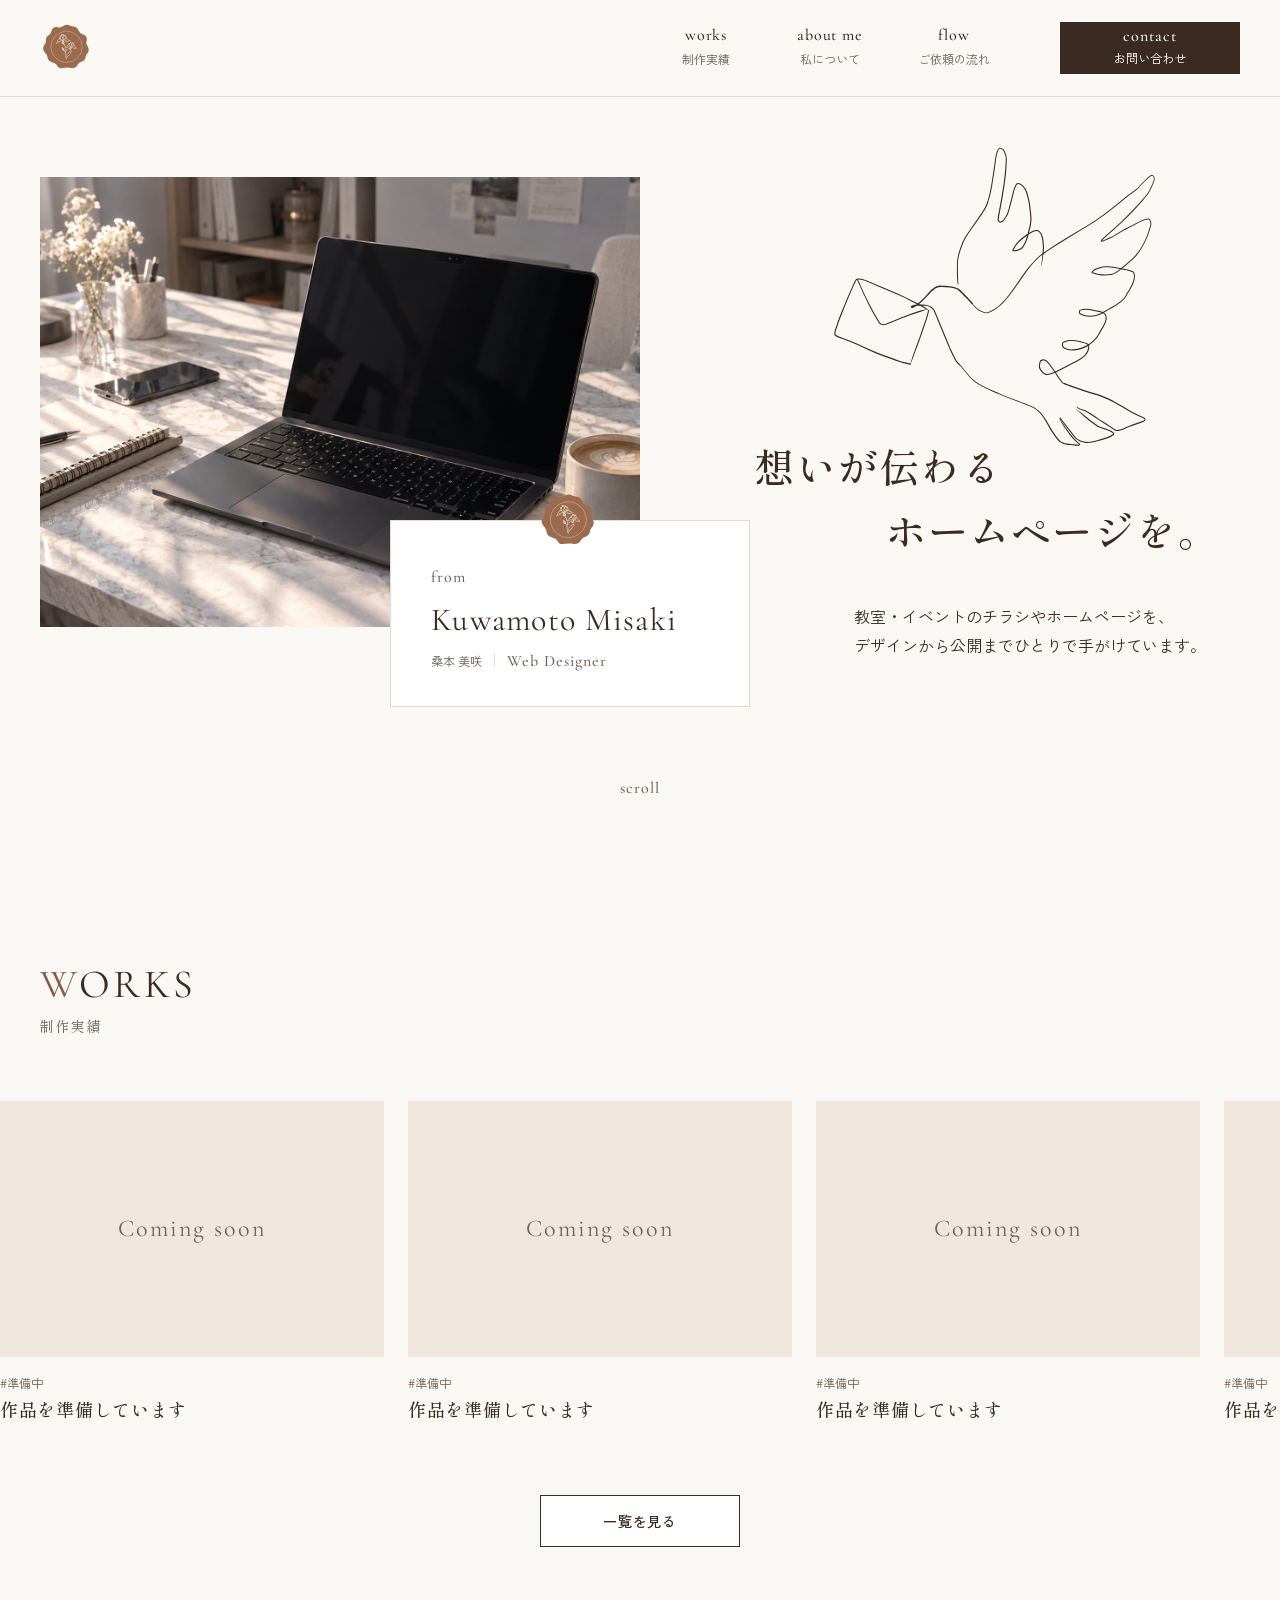
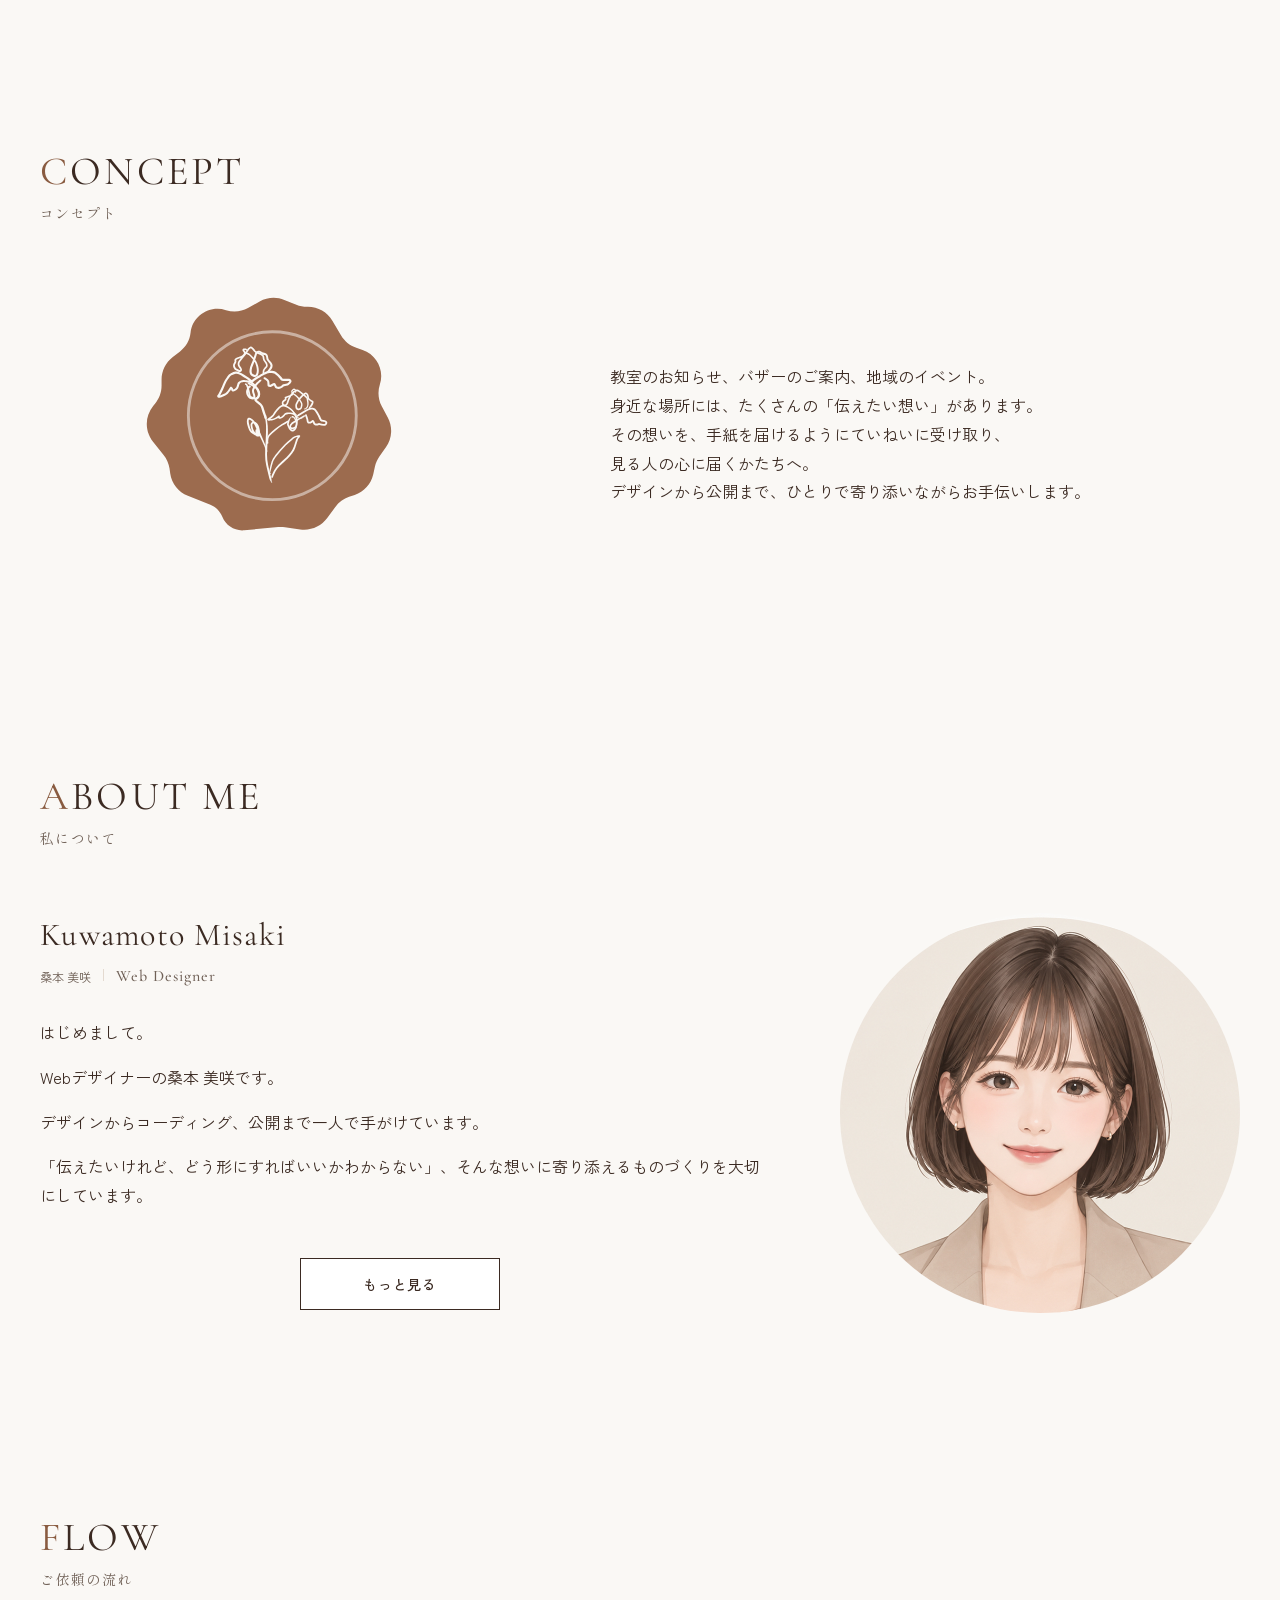
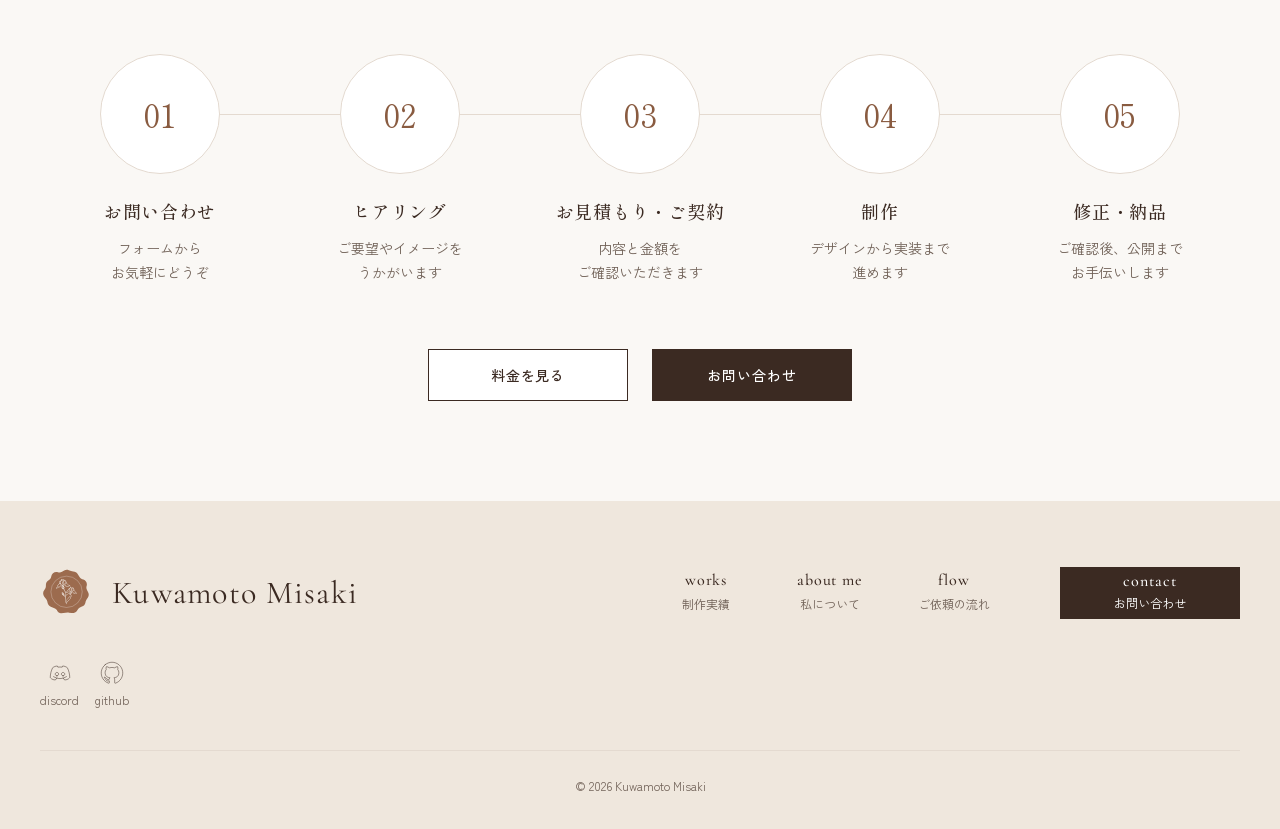
==== commit 32c7db63: "制作実績のタブを変更・作品を準備中表示に" ====
--- a/docs/index.html
+++ b/docs/index.html
@@ -236,46 +236,64 @@
                 <ul class="works__list">
 
                     <li>
-                        <a class="work-card" href="work-detail.html">
-                            <div class="work-card__thumb"></div>
-                            <p class="work-card__tag">#ホームページ</p>
-                            <h3 class="work-card__title">作品タイトル1</h3>
-                        </a>
-                    </li>
-                    <li>
-                        <a class="work-card" href="work-detail.html">
-                            <div class="work-card__thumb"></div>
-                            <p class="work-card__tag">#ホームページ</p>
-                            <h3 class="work-card__title">作品タイトル2</h3>
-                        </a>
-                    </li>
-                    <li>
-                        <a class="work-card" href="work-detail.html">
-                            <div class="work-card__thumb"></div>
-                            <p class="work-card__tag">#ホームページ</p>
-                            <h3 class="work-card__title">作品タイトル3</h3>
-                        </a>
-                    </li>
-                    <li>
-                        <a class="work-card" href="work-detail.html">
-                            <div class="work-card__thumb"></div>
-                            <p class="work-card__tag">#ホームページ</p>
-                            <h3 class="work-card__title">作品タイトル4</h3>
-                        </a>
-                    </li>
-                    <li>
-                        <a class="work-card" href="work-detail.html">
-                            <div class="work-card__thumb"></div>
-                            <p class="work-card__tag">#ホームページ</p>
-                            <h3 class="work-card__title">作品タイトル5</h3>
-                        </a>
-                    </li>
-                    <li>
-                        <a class="work-card" href="work-detail.html">
-                            <div class="work-card__thumb"></div>
-                            <p class="work-card__tag">#ホームページ</p>
-                            <h3 class="work-card__title">作品タイトル6</h3>
-                        </a>
+                        <!-- 準備中のカード（押せないように、a ではなく div にする） -->
+                        <div class="work-card work-card--soon">
+                            <div class="work-card__thumb">
+                                <span class="work-card__soon">Coming soon</span>
+                            </div>
+                            <p class="work-card__tag">#準備中</p>
+                            <p class="work-card__title">作品を準備しています</p>
+                        </div>
+                    </li>
+                    <li>
+                        <!-- 準備中のカード（押せないように、a ではなく div にする） -->
+                        <div class="work-card work-card--soon">
+                            <div class="work-card__thumb">
+                                <span class="work-card__soon">Coming soon</span>
+                            </div>
+                            <p class="work-card__tag">#準備中</p>
+                            <p class="work-card__title">作品を準備しています</p>
+                        </div>
+                    </li>
+                    <li>
+                        <!-- 準備中のカード（押せないように、a ではなく div にする） -->
+                        <div class="work-card work-card--soon">
+                            <div class="work-card__thumb">
+                                <span class="work-card__soon">Coming soon</span>
+                            </div>
+                            <p class="work-card__tag">#準備中</p>
+                            <p class="work-card__title">作品を準備しています</p>
+                        </div>
+                    </li>
+                    <li>
+                        <!-- 準備中のカード（押せないように、a ではなく div にする） -->
+                        <div class="work-card work-card--soon">
+                            <div class="work-card__thumb">
+                                <span class="work-card__soon">Coming soon</span>
+                            </div>
+                            <p class="work-card__tag">#準備中</p>
+                            <p class="work-card__title">作品を準備しています</p>
+                        </div>
+                    </li>
+                    <li>
+                        <!-- 準備中のカード（押せないように、a ではなく div にする） -->
+                        <div class="work-card work-card--soon">
+                            <div class="work-card__thumb">
+                                <span class="work-card__soon">Coming soon</span>
+                            </div>
+                            <p class="work-card__tag">#準備中</p>
+                            <p class="work-card__title">作品を準備しています</p>
+                        </div>
+                    </li>
+                    <li>
+                        <!-- 準備中のカード（押せないように、a ではなく div にする） -->
+                        <div class="work-card work-card--soon">
+                            <div class="work-card__thumb">
+                                <span class="work-card__soon">Coming soon</span>
+                            </div>
+                            <p class="work-card__tag">#準備中</p>
+                            <p class="work-card__title">作品を準備しています</p>
+                        </div>
                     </li>
 
                 </ul>
--- a/docs/css/style.css
+++ b/docs/css/style.css
@@ -80,6 +80,12 @@
     color: inherit;
     text-decoration: none;
     /* ↑ リンクの青色と下線を消して、まわりの文字と同じ色にする */
+}
+
+/* hidden がついたものは、必ずかくす */
+[hidden] {
+    display: none !important;
+    /* ↑ HTML の hidden は、CSS で display を書くと負けてしまうので、ここで必ず勝つようにする */
 }
 
 
@@ -698,6 +704,31 @@
     /* ↑ ボタンを真ん中に置く */
 }
 
+/* ----- 準備中のカード ----- */
+
+/* 画像の場所に「Coming soon」をまん中に出す */
+.work-card--soon .work-card__thumb {
+    display: flex;
+    align-items: center;
+    justify-content: center;
+    /* ↑ 中の文字を、たて・横ともにまん中に置く */
+}
+
+.work-card__soon {
+    font-family: var(--font-en);
+    font-size: 24px;
+    letter-spacing: 0.08em;
+    color: var(--color-text-sub);
+}
+
+/* 押せないカードなので、マウスを乗せても大きくしない・影も出さない */
+.work-card--soon:hover {
+    transform: none;
+}
+
+.work-card--soon:hover .work-card__thumb {
+    box-shadow: none;
+}
 
 
 /* ==================================================
@@ -978,6 +1009,14 @@
     gap: 48px 24px;
     /* ↑ 縦の間かく48px・横の間かく24px */
     margin-top: 48px;
+}
+
+/* 作品がないときの「準備中」の文 */
+.works-empty {
+    margin-top: 64px;
+    text-align: center;
+    font-size: 14px;
+    color: var(--color-text-sub);
 }
 
 /* ==============================
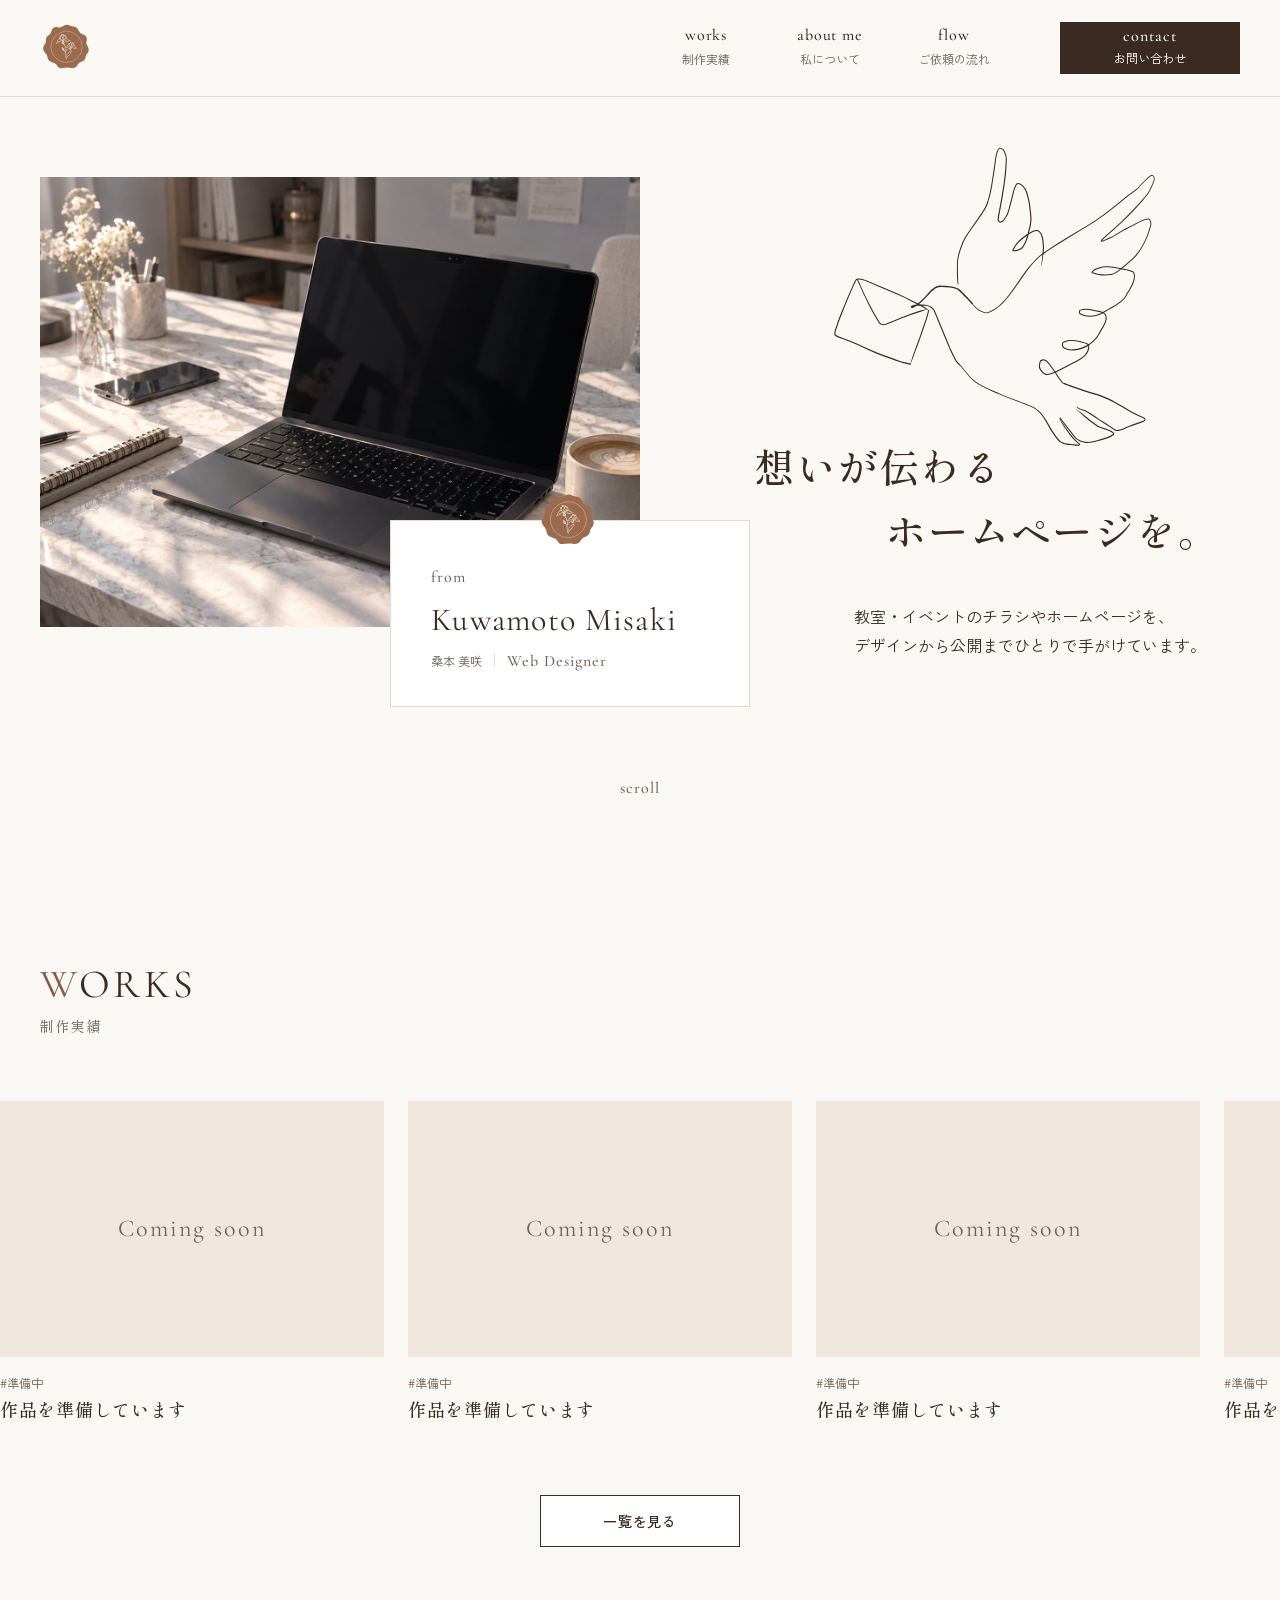
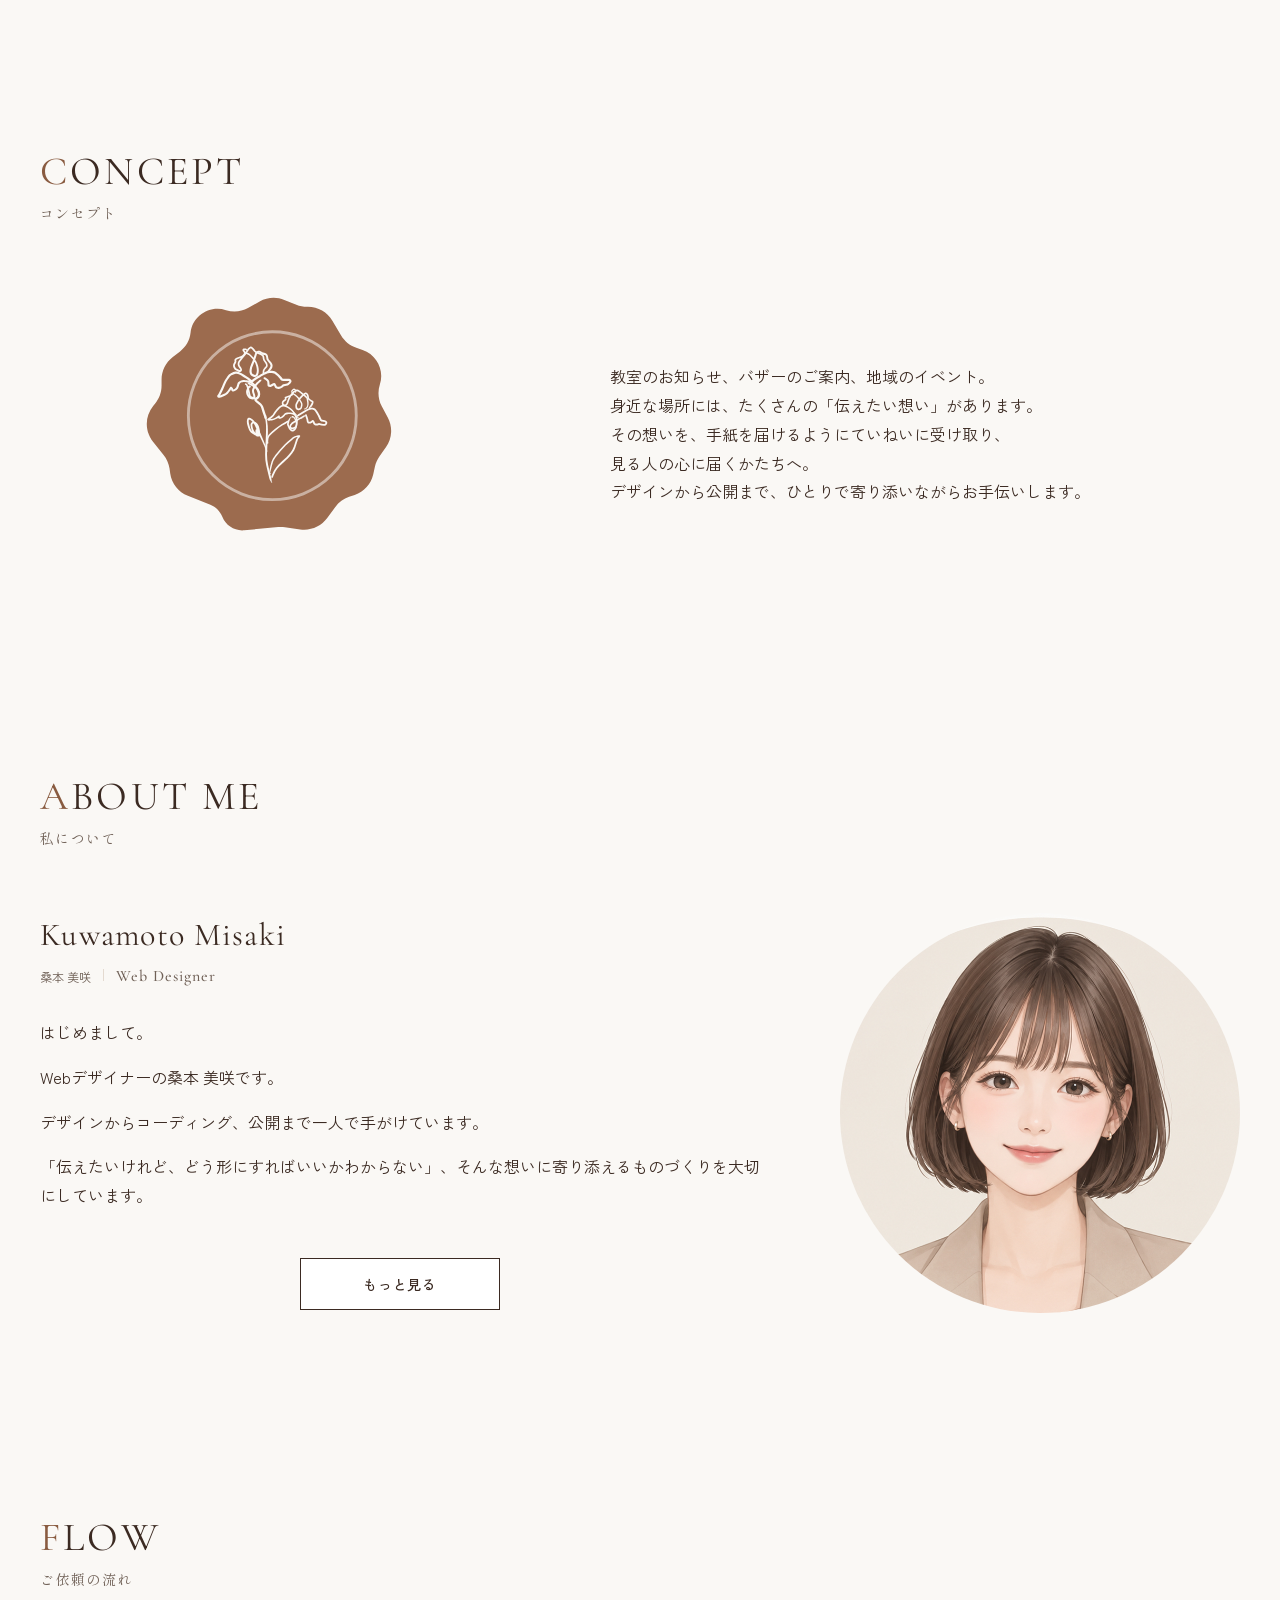
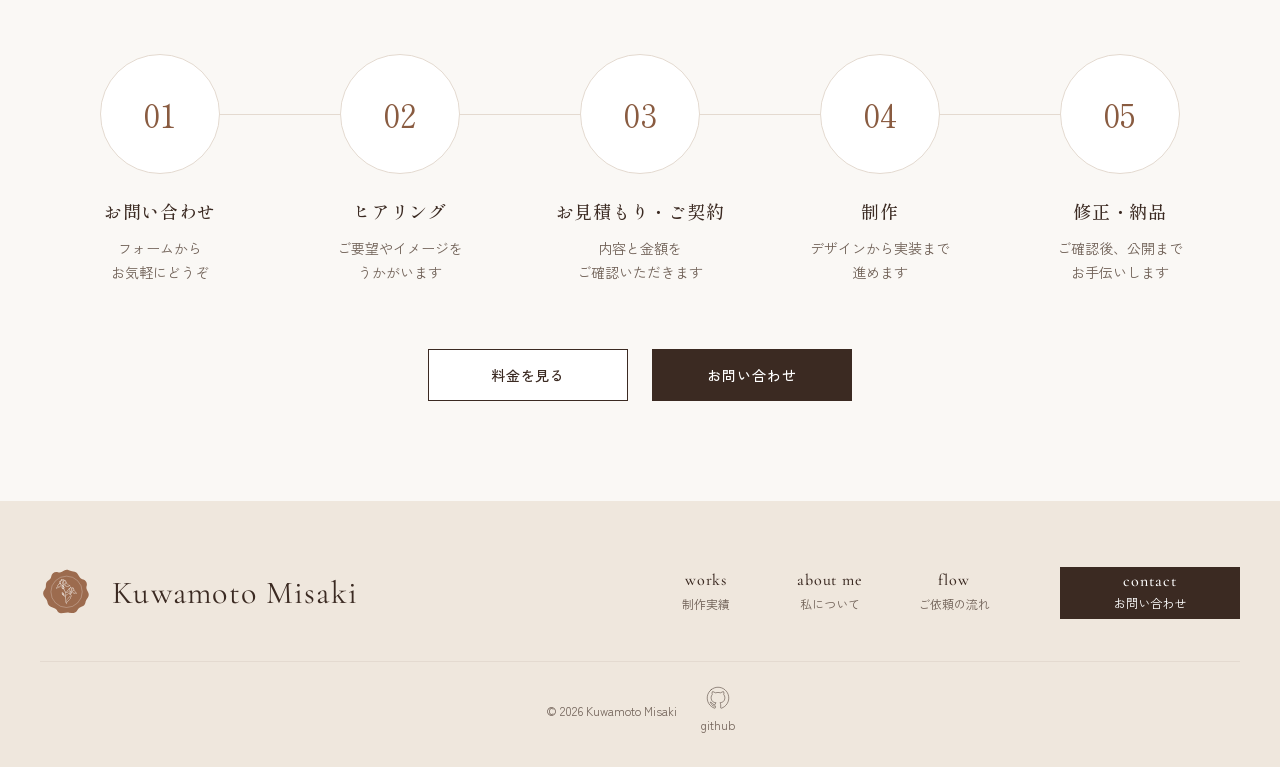
==== commit 09b6e905: "フッターのDiscordを削除・GitHubをコピーライトの横に移動" ====
--- a/docs/index.html
+++ b/docs/index.html
@@ -479,29 +479,21 @@
 
             </div>
 
-            <!-- ===== SNSのリンク ===== -->
-            <ul class="footer__sns">
-                <li>
-                    <a class="footer__sns-link" href="#" target="_blank" rel="noopener noreferrer">
-                        <!-- ↑ href="#" は仮。あとで自分の Discord のURLに変える
-                   target="_blank" … 新しいタブで開く
-                   rel="noopener noreferrer" … 🔒セキュリティ対策（下で説明） -->
-                        <img src="images/icon-discord.svg" alt="" width="24" height="24">
-                        <span>discord</span>
-                    </a>
-                </li>
-                <li>
-                    <a class="footer__sns-link" href="#" target="_blank" rel="noopener noreferrer">
-                        <img src="images/icon-github.svg" alt="" width="24" height="24">
-                        <span>github</span>
-                    </a>
-                </li>
-            </ul>
-
-            <!-- ===== コピーライト ===== -->
-            <small class="footer__copy">&copy; 2026 Kuwamoto Misaki</small>
-            <!-- ↑ small は「注意書き・著作権表示」に使うタグ。&copy; は © マークを表す書き方 -->
-
+            <!-- ===== 下の段：左にコピーライト、右に GitHub ===== -->
+            <div class="footer__bottom">
+                <!-- ↓ div.footer__bottom の1段内側 -->
+                <small class="footer__copy">&copy; 2026 Kuwamoto Misaki</small>
+                <!-- ↑ small は「著作権表示」に使うタグ。&copy; は © マーク -->
+                <ul class="footer__sns">
+                    <li>
+                        <a class="footer__sns-link" href="https://github.com/misaki36" target="_blank"
+                            rel="noopener noreferrer">
+                            <img src="images/icon-github.svg" alt="" width="24" height="24">
+                            <span>github</span>
+                        </a>
+                    </li>
+                </ul>
+            </div>
         </div>
     </footer>
 
--- a/docs/css/style.css
+++ b/docs/css/style.css
@@ -398,7 +398,6 @@
 .footer__sns {
     display: flex;
     gap: 16px;
-    margin-top: 40px;
 }
 
 .footer__sns-link {
@@ -417,15 +416,23 @@
 }
 
 .footer__copy {
-    display: block;
-    /* ↑ small は最初は横に並ぶタイプなので、1行まるごと使う箱にする */
+    font-size: 12px;
+    color: var(--color-text-sub);
+}
+
+/* 下の段：左にコピーライト、右に GitHub を置く */
+.footer__bottom {
+    display: flex;
+    align-items: center;
+    /* ↑ 上下のまん中をそろえる */
+    justify-content: center;
+    /* ↑ コピーライトと GitHub を、ひとかたまりでまん中に置く */
+    gap: 24px;
+    /* ↑ コピーライトと GitHub のあいだ */
     margin-top: 40px;
     padding-top: 24px;
     border-top: 1px solid var(--color-line);
-    /* ↑ コピーライトの上に区切りの線を引く */
-    text-align: center;
-    font-size: 12px;
-    color: var(--color-text-sub);
+    /* ↑ .footer__copy にあった区切りの線と余白を、こっちに引っこし */
 }
 
 
@@ -1627,6 +1634,71 @@
 /* 言葉のまとまり：この箱の途中では折り返さない */
 .thanks__phrase {
     display: inline-block;
+}
+
+/* ==================== プライバシーポリシーページ ==================== */
+
+/* 本文の箱：横に広がりすぎると読みにくいので、はばをしぼって真ん中に置く */
+.privacy__body {
+    max-width: 760px;
+    margin: 64px auto 0;
+}
+
+/* さいしょのあいさつ文 */
+.privacy__lead {
+    font-size: 15px;
+    line-height: 2;
+}
+
+/* 1つの項目（見出し＋文）。項目どうしのすき間 */
+.privacy__block {
+    margin-top: 48px;
+}
+
+/* 項目の見出し。下にうすい線を引いて区切る */
+.privacy__heading {
+    padding-bottom: 12px;
+    border-bottom: 1px solid rgb(0 0 0 / 0.1);
+    /* ↑ 黒を 10% だけ見せた、うすい線 */
+    font-size: 17px;
+    font-weight: 500;
+}
+
+/* 項目の文 */
+.privacy__text {
+    margin-top: 16px;
+    font-size: 15px;
+    line-height: 2;
+}
+
+/* 「・」つきのリスト */
+.privacy__list {
+    margin-top: 12px;
+    padding-left: 1.5em;
+    /* ↑ 「・」が入るぶん、左を空ける */
+    list-style: disc;
+    /* ↑ disc = 黒い丸の「・」。リセットCSSで消えているので、ここでつけ直す */
+    font-size: 15px;
+    line-height: 2;
+}
+
+/* 文の中のリンク。リンクだとわかるように下線をつける */
+.privacy__link {
+    text-decoration: underline;
+    text-underline-offset: 3px;
+    /* ↑ 下線を文字から少しはなす */
+}
+
+.privacy__link:hover {
+    opacity: 0.7;
+}
+
+/* 制定日：右によせて、小さくうすい文字に */
+.privacy__date {
+    margin-top: 64px;
+    text-align: right;
+    font-size: 14px;
+    color: var(--color-text-sub);
 }
 
 /* ==================================================
@@ -2483,6 +2555,19 @@
         max-width: 280px;
         /* 広がりすぎないように上限をつける */
     }
+
+    /* プライバシーポリシー：スマホではすき間をせまく */
+    .privacy__body {
+        margin-top: 40px;
+    }
+
+    .privacy__block {
+        margin-top: 40px;
+    }
+
+    .privacy__heading {
+        font-size: 16px;
+    }
 }
 
 /* ==================================================
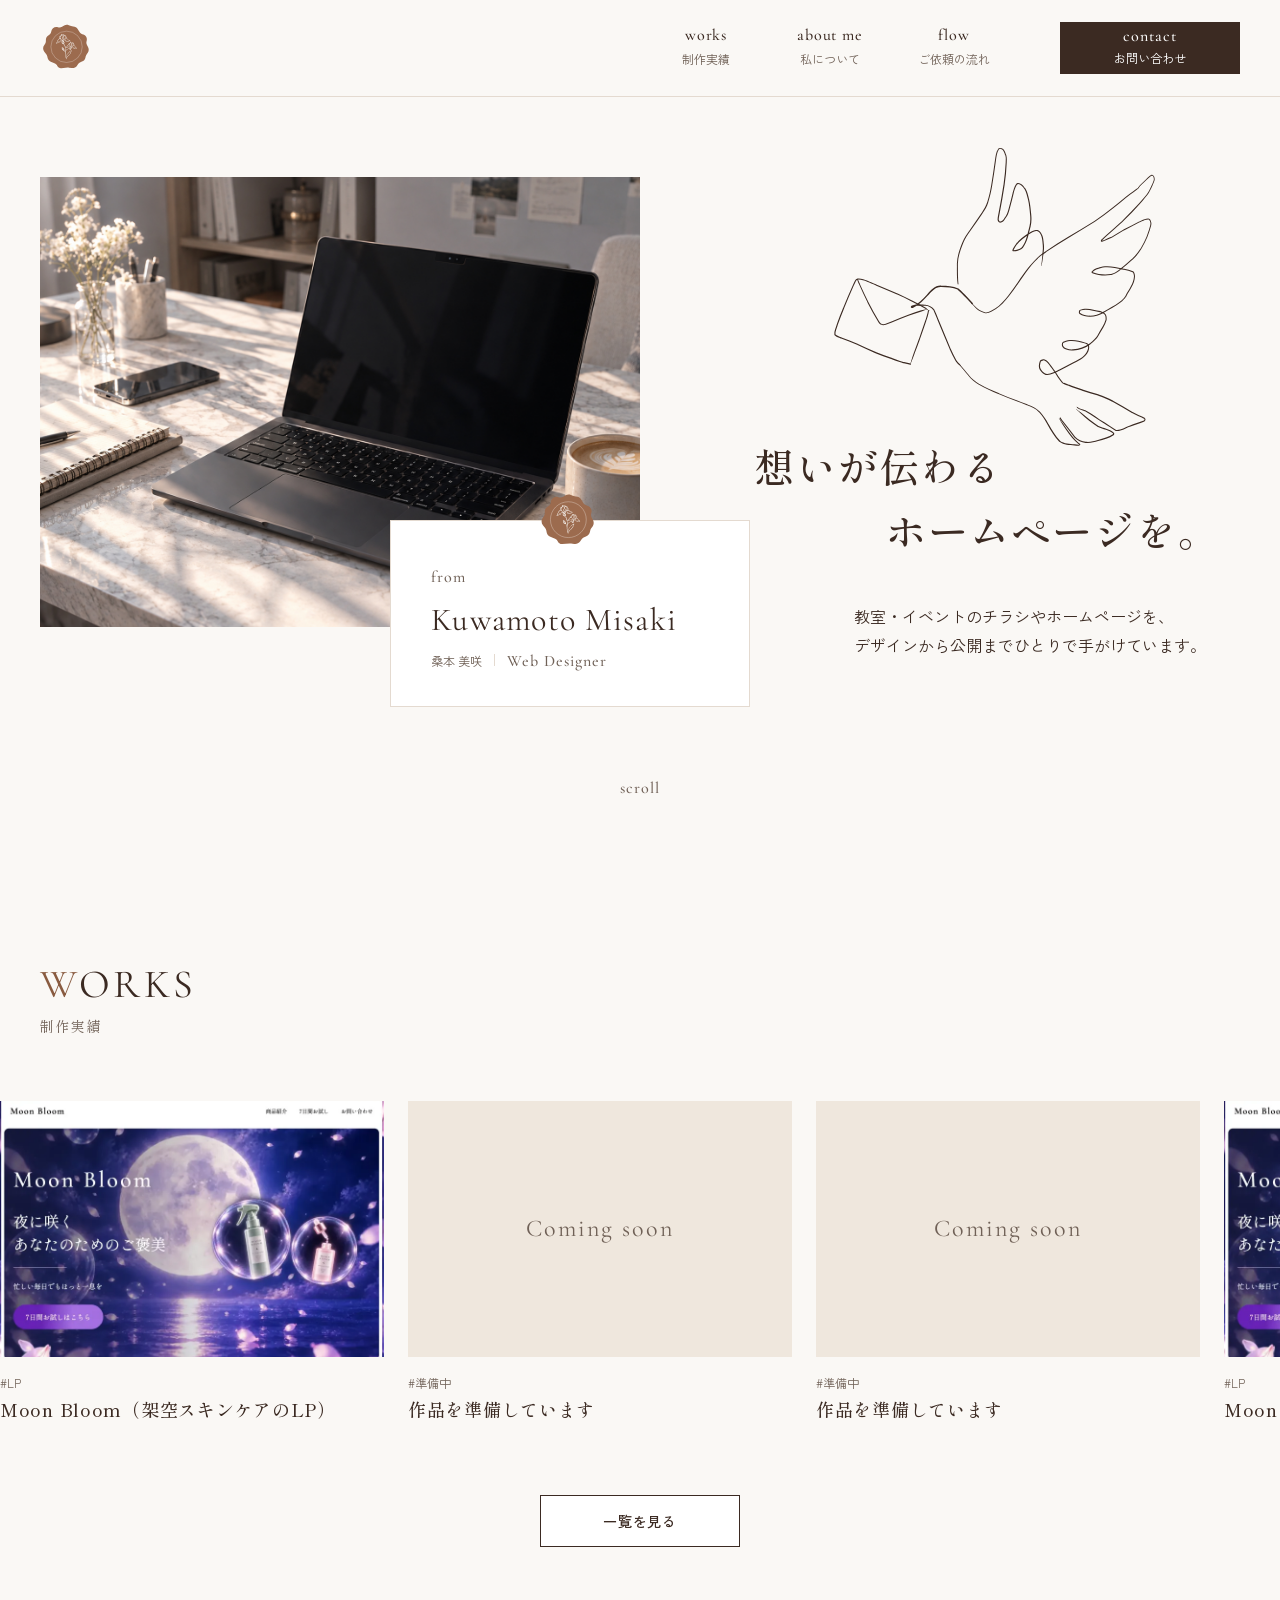
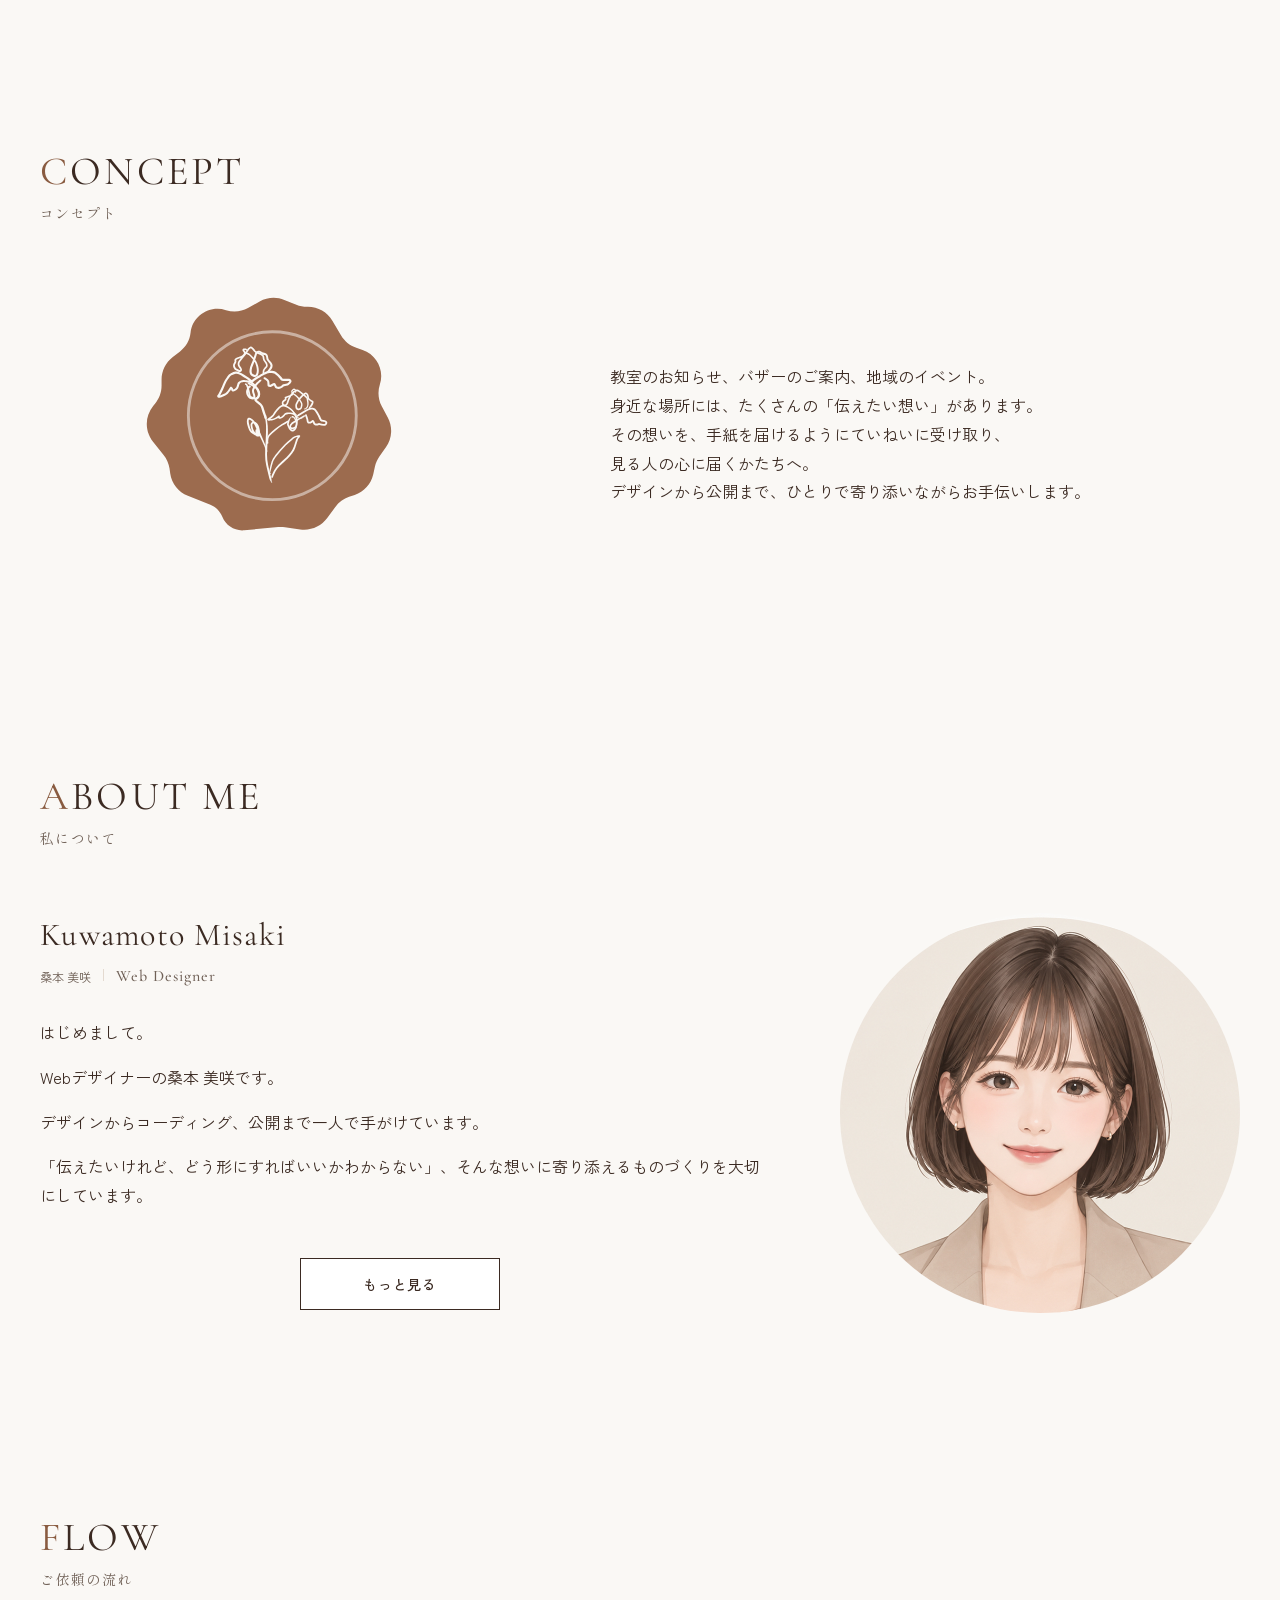
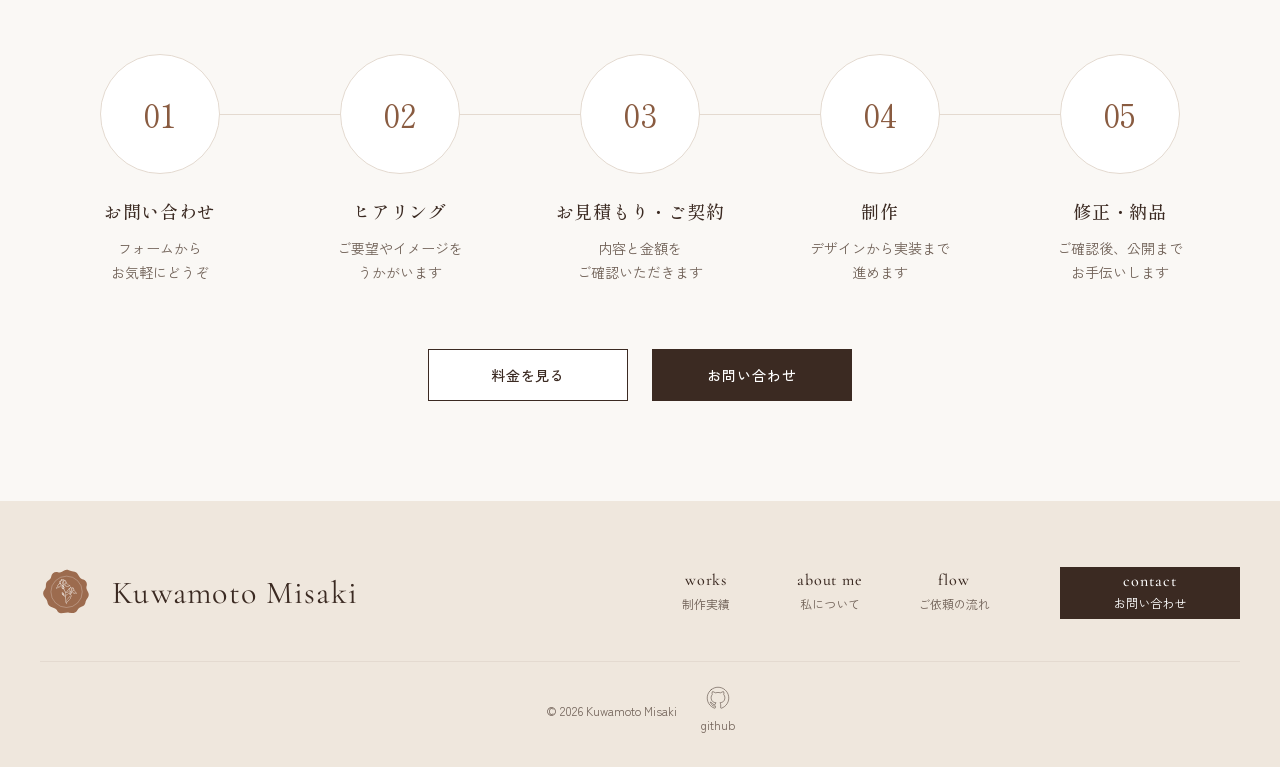
==== commit 6b3d1d2e: "Moon Bloom の作品ページを追加・一覧とトップに掲載・空のタブに準備中の文" ====
--- a/docs/index.html
+++ b/docs/index.html
@@ -236,6 +236,17 @@
                 <ul class="works__list">
 
                     <li>
+                        <!-- Moon Bloom のカード（押すと作品ページへ） -->
+                        <a class="work-card" href="work-moon-bloom.html">
+                            <div class="work-card__thumb">
+                                <img src="images/works/moon-bloom/thumb.webp" alt="" width="800" height="553"
+                                    loading="lazy">
+                            </div>
+                            <p class="work-card__tag">#LP</p>
+                            <p class="work-card__title">Moon Bloom（架空スキンケアのLP）</p>
+                        </a>
+                    </li>
+                    <li>
                         <!-- 準備中のカード（押せないように、a ではなく div にする） -->
                         <div class="work-card work-card--soon">
                             <div class="work-card__thumb">
@@ -256,24 +267,15 @@
                         </div>
                     </li>
                     <li>
-                        <!-- 準備中のカード（押せないように、a ではなく div にする） -->
-                        <div class="work-card work-card--soon">
+                        <!-- Moon Bloom のカード（押すと作品ページへ） -->
+                        <a class="work-card" href="work-moon-bloom.html">
                             <div class="work-card__thumb">
-                                <span class="work-card__soon">Coming soon</span>
+                                <img src="images/works/moon-bloom/thumb.webp" alt="" width="800" height="553"
+                                    loading="lazy">
                             </div>
-                            <p class="work-card__tag">#準備中</p>
-                            <p class="work-card__title">作品を準備しています</p>
-                        </div>
-                    </li>
-                    <li>
-                        <!-- 準備中のカード（押せないように、a ではなく div にする） -->
-                        <div class="work-card work-card--soon">
-                            <div class="work-card__thumb">
-                                <span class="work-card__soon">Coming soon</span>
-                            </div>
-                            <p class="work-card__tag">#準備中</p>
-                            <p class="work-card__title">作品を準備しています</p>
-                        </div>
+                            <p class="work-card__tag">#LP</p>
+                            <p class="work-card__title">Moon Bloom（架空スキンケアのLP）</p>
+                        </a>
                     </li>
                     <li>
                         <!-- 準備中のカード（押せないように、a ではなく div にする） -->
--- a/docs/css/style.css
+++ b/docs/css/style.css
@@ -674,6 +674,19 @@
     /* ↑ 影の変化も 0.3 秒かけて */
 }
 
+/* サムネイル画像：箱（横3：縦2）いっぱいに、ゆがまないように出す */
+.work-card__thumb {
+    overflow: hidden;
+    /* ↑ 箱からはみ出た部分をかくす */
+}
+
+.work-card__thumb img {
+    width: 100%;
+    height: 100%;
+    object-fit: cover;
+    /* ↑ 比率がちがっても、ゆがまずに箱いっぱいに切り取って出す */
+}
+
 /* マウスが使える画面（パソコン）のときだけ */
 @media (hover: hover) {
 
@@ -1064,6 +1077,16 @@
     background-color: var(--color-bg-sub);
 }
 
+/* メイン画像が img のときは、画像の形のまま出す */
+img.detail__mv {
+    aspect-ratio: auto;
+    /* ↑ 16:9 の決まりをやめて、画像そのものの形にする */
+    width: 100%;
+    height: auto;
+    border: 1px solid var(--color-line);
+    /* ↑ 画像のふちに細い線。白いヘッダー部分と背景のさかいめがわかるように */
+}
+
 /* ③ 基本情報のリスト全体 */
 .detail__info {
     margin: 32px 0 0;
@@ -1199,12 +1222,77 @@
     background-color: var(--color-bg-sub);
 }
 
+/* 本文の画像が img のときは、画像の形のまま出す */
+img.detail__img {
+    aspect-ratio: auto;
+    /* ↑ 2:1 の決まりをやめて、画像そのものの形にする */
+    width: 100%;
+    height: auto;
+    border: 1px solid var(--color-line);
+}
+
+/* 左にリスト、右にスマホの画像をならべる */
+.detail__split {
+    display: grid;
+    grid-template-columns: minmax(0, 1fr) 240px;
+    /* ↑ 左は残り全部、右は 240px */
+    column-gap: 40px;
+    align-items: start;
+    /* ↑ リストと画像の上をそろえる */
+    margin-top: 16px;
+}
+
+/* 箱の中では、上の余白をなくす（箱に margin-top があるので） */
+.detail__split .detail__list,
+.detail__split .detail__text,
+.detail__split .detail__img {
+    margin-top: 0;
+}
+
+/* スマホの画像のはば。img. をつけて、上の img.detail__img より強くする */
+img.detail__img--sp {
+    width: 100%;
+    /* ↑ 右の列（240px）いっぱい */
+}
+
+/* 横長の画像のときは、文字と画像を半分ずつにする */
+.detail__split--wide {
+    grid-template-columns: minmax(0, 1fr) minmax(0, 1fr);
+    /* ↑ 左右おなじはば */
+}
+
+/* 箱の中で文が2つ続くときは、2つ目の上だけ少しあける */
+.detail__split-text .detail__text+.detail__text {
+    margin-top: 16px;
+}
+
 /* ⑤ 下のボタン3つ */
 .detail__nav {
     display: flex;
     justify-content: center;
     gap: 24px;
     margin-top: 100px;
+}
+
+/* 架空のブランドです、の注意書き */
+.detail__note {
+    margin-top: 12px;
+    font-size: 13px;
+    color: var(--color-text-sub);
+}
+
+/* 本文の「・」つきリスト */
+.detail__list {
+    margin-top: 16px;
+    padding-left: 1.5em;
+    list-style: disc;
+    /* ↑ リセットCSSで消えている「・」をつけ直す */
+    font-size: 14px;
+}
+
+.detail__list li+li {
+    margin-top: 4px;
+    /* ↑ 2つ目からの項目だけ、上に少し間をあける */
 }
 
 /* ==================================================
@@ -2519,6 +2607,12 @@
         order: 2;
     }
 
+    /* 架空のブランドです：タグのすぐ下に出す */
+    .detail__note {
+        order: 2;
+        /* ↑ タグと同じ番号。同じ番号どうしは HTML の順番になるので、タグの次に出る */
+    }
+
     .detail__mv {
         order: 3;
         margin-top: 24px;
@@ -2568,6 +2662,20 @@
     .privacy__heading {
         font-size: 16px;
     }
+
+
+    /* 作品詳細：リストの下にスマホ画像を、真ん中に */
+    .detail__split {
+        grid-template-columns: minmax(0, 1fr);
+        /* ↑ 2列 → 1列 */
+        row-gap: 24px;
+    }
+
+    img.detail__img--sp {
+        width: 200px;
+        margin-inline: auto;
+    }
+
 }
 
 /* ==================================================
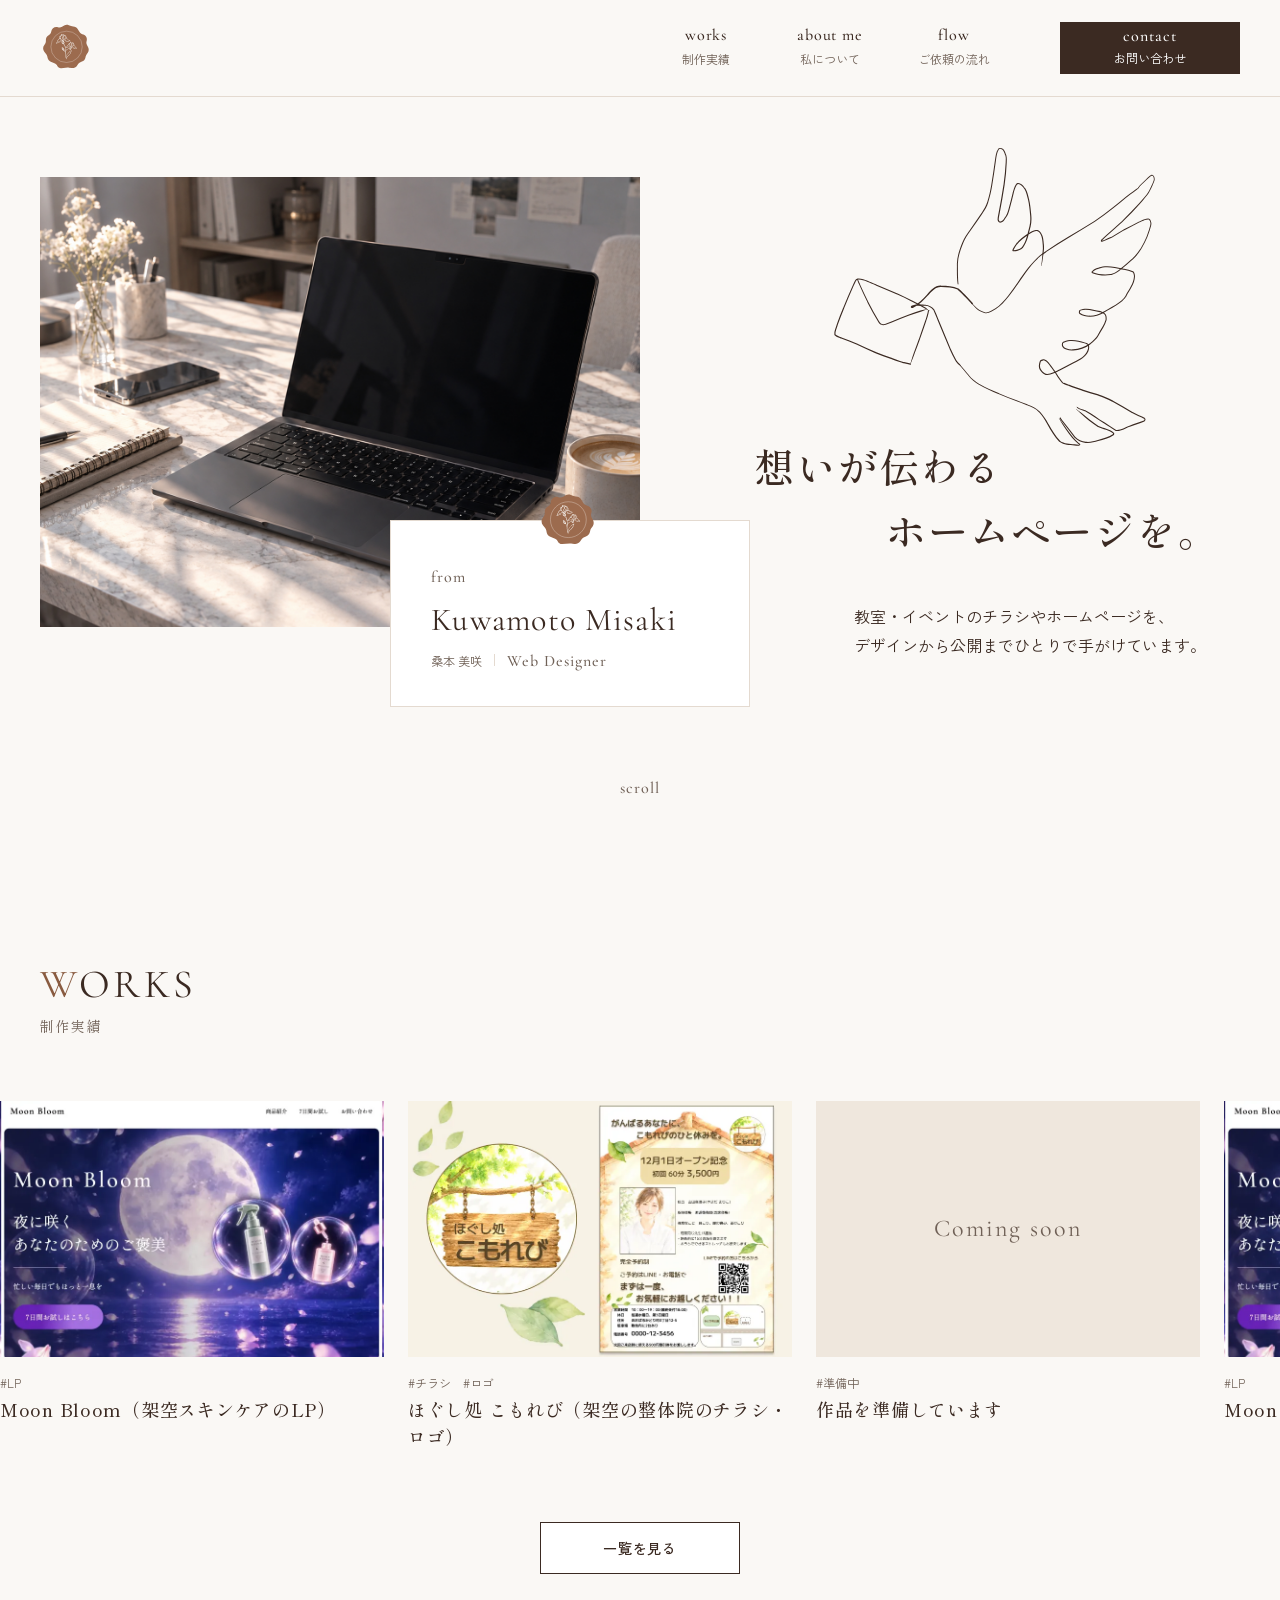
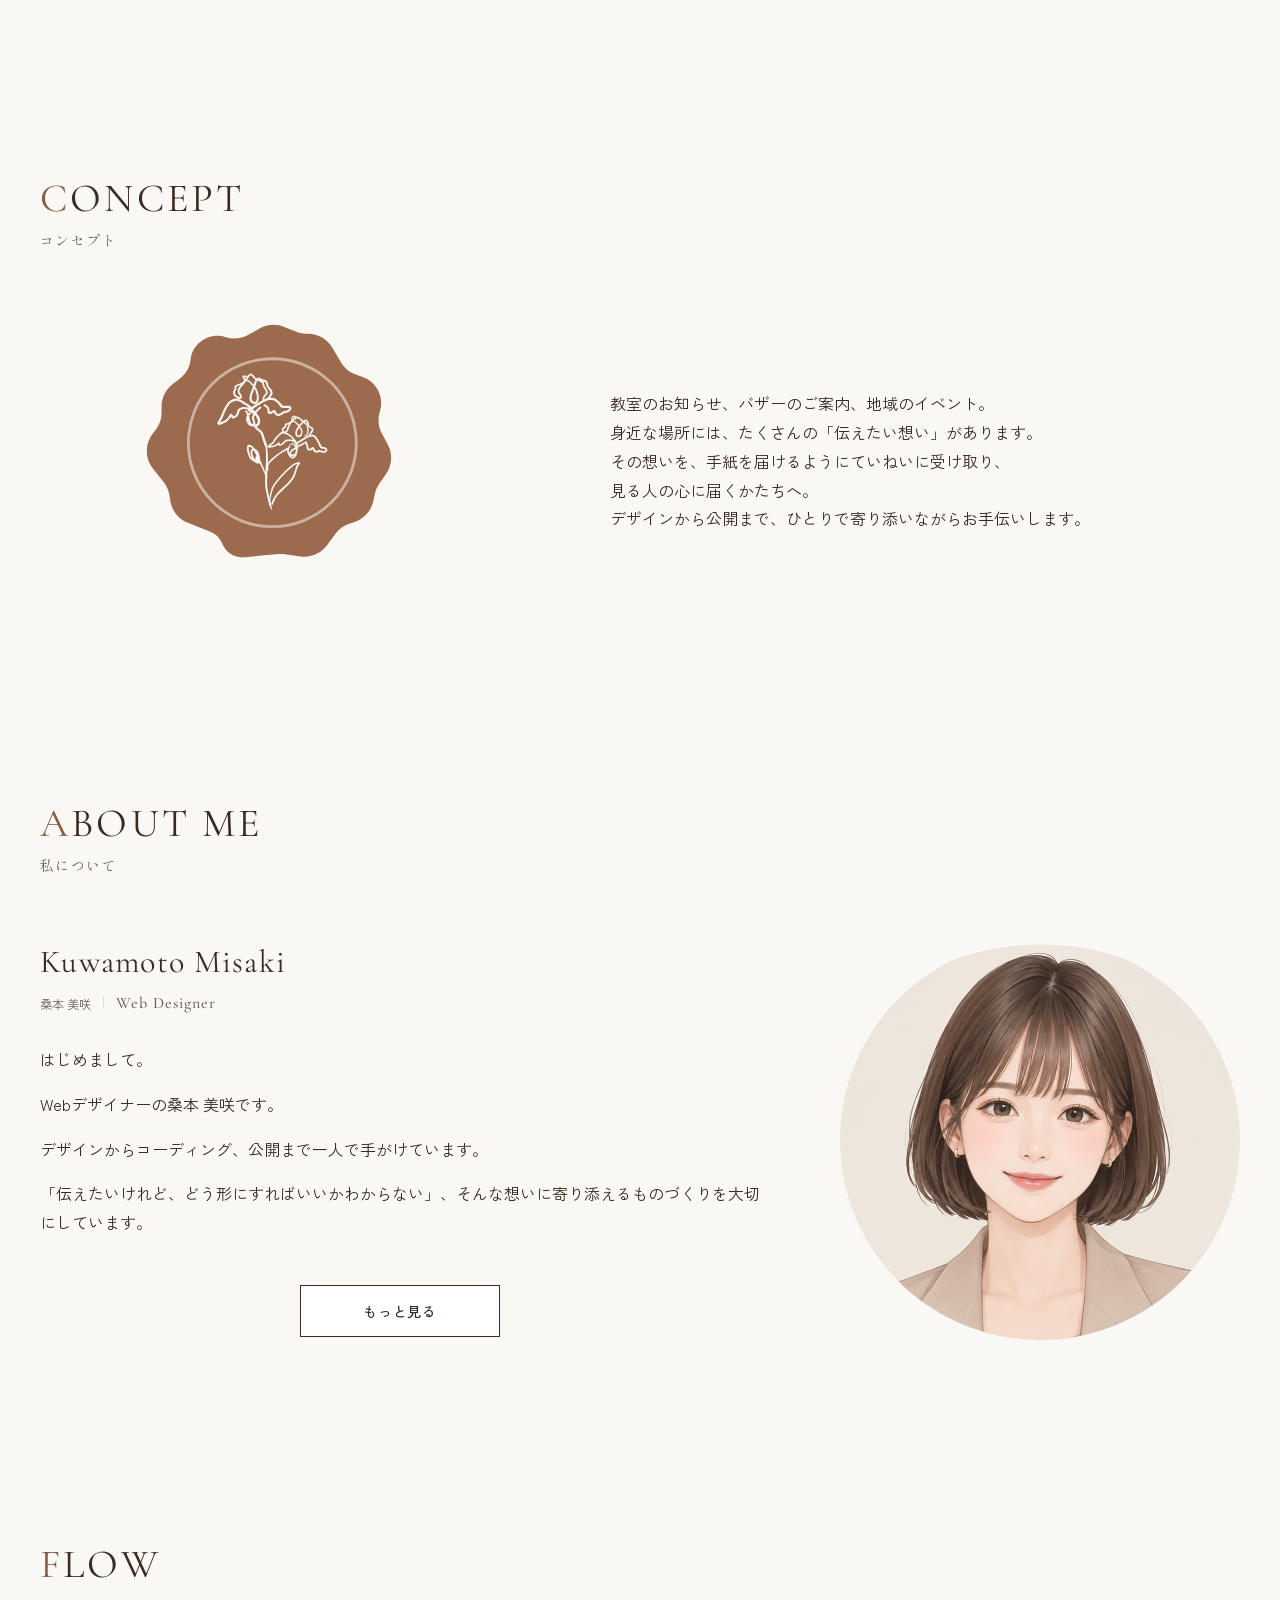
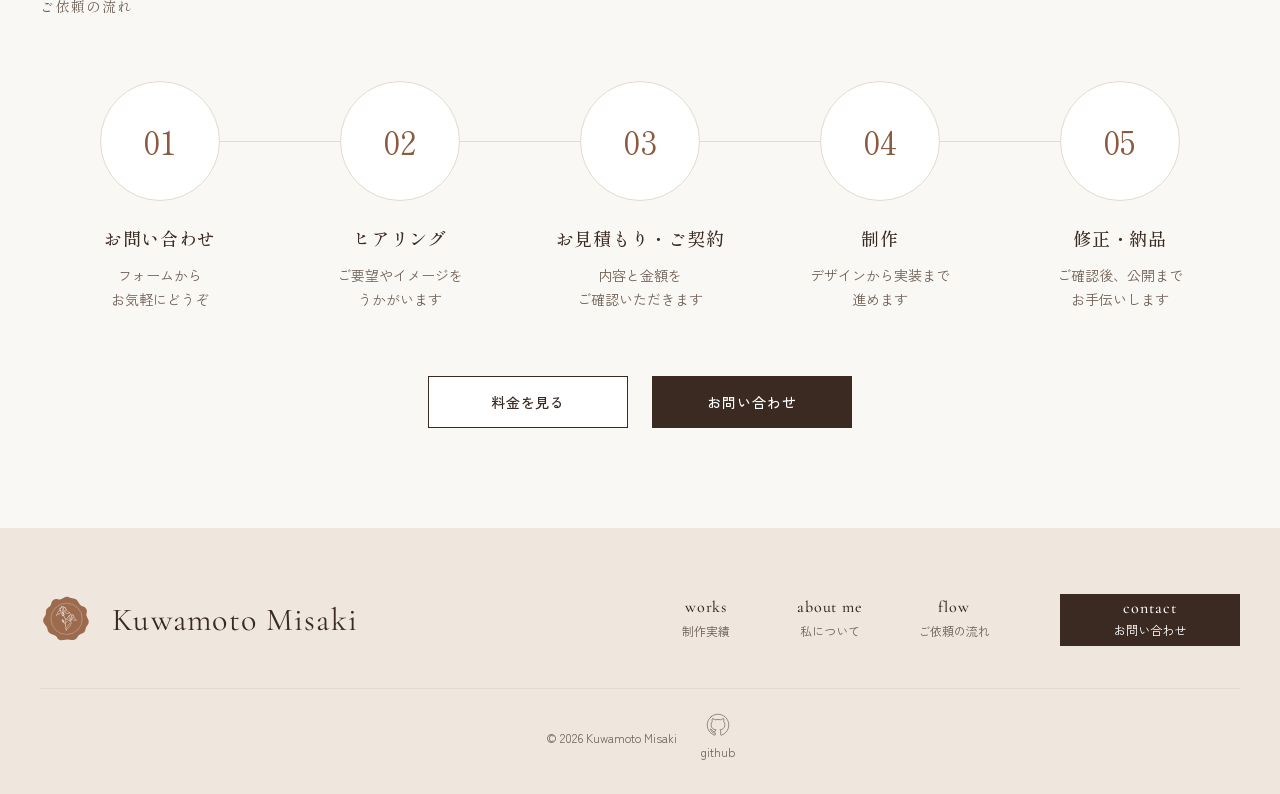
==== commit 4cc04563: "こもれびの作品ページを追加・一覧とトップに掲載" ====
--- a/docs/index.html
+++ b/docs/index.html
@@ -247,6 +247,17 @@
                         </a>
                     </li>
                     <li>
+                        <!-- こもれびのカード（押すと作品ページへ） -->
+                        <a class="work-card" href="work-komorebi.html">
+                            <div class="work-card__thumb">
+                                <img src="images/works/komorebi/thumb.webp" alt="" width="800" height="553"
+                                    loading="lazy">
+                            </div>
+                            <p class="work-card__tag">#チラシ　#ロゴ</p>
+                            <p class="work-card__title">ほぐし処 こもれび（架空の整体院のチラシ・ロゴ）</p>
+                        </a>
+                    </li>
+                    <li>
                         <!-- 準備中のカード（押せないように、a ではなく div にする） -->
                         <div class="work-card work-card--soon">
                             <div class="work-card__thumb">
@@ -257,16 +268,6 @@
                         </div>
                     </li>
                     <li>
-                        <!-- 準備中のカード（押せないように、a ではなく div にする） -->
-                        <div class="work-card work-card--soon">
-                            <div class="work-card__thumb">
-                                <span class="work-card__soon">Coming soon</span>
-                            </div>
-                            <p class="work-card__tag">#準備中</p>
-                            <p class="work-card__title">作品を準備しています</p>
-                        </div>
-                    </li>
-                    <li>
                         <!-- Moon Bloom のカード（押すと作品ページへ） -->
                         <a class="work-card" href="work-moon-bloom.html">
                             <div class="work-card__thumb">
@@ -278,14 +279,15 @@
                         </a>
                     </li>
                     <li>
-                        <!-- 準備中のカード（押せないように、a ではなく div にする） -->
-                        <div class="work-card work-card--soon">
+                        <!-- こもれびのカード（押すと作品ページへ） -->
+                        <a class="work-card" href="work-komorebi.html">
                             <div class="work-card__thumb">
-                                <span class="work-card__soon">Coming soon</span>
+                                <img src="images/works/komorebi/thumb.webp" alt="" width="800" height="553"
+                                    loading="lazy">
                             </div>
-                            <p class="work-card__tag">#準備中</p>
-                            <p class="work-card__title">作品を準備しています</p>
-                        </div>
+                            <p class="work-card__tag">#チラシ　#ロゴ</p>
+                            <p class="work-card__title">ほぐし処 こもれび（架空の整体院のチラシ・ロゴ）</p>
+                        </a>
                     </li>
                     <li>
                         <!-- 準備中のカード（押せないように、a ではなく div にする） -->
--- a/docs/css/style.css
+++ b/docs/css/style.css
@@ -1087,6 +1087,19 @@
     /* ↑ 画像のふちに細い線。白いヘッダー部分と背景のさかいめがわかるように */
 }
 
+
+/* たて長のメイン画像（チラシなど）は、高さに上限をつける */
+img.detail__mv--portrait {
+    width: auto;
+    /* ↑ 上の width: 100% をやめて、横幅は高さに合わせて自動で決める */
+    max-width: 100%;
+    /* ↑ 列からはみ出さないようにする */
+    max-height: 520px;
+    /* ↑ 高くなりすぎないように、高さの上限を決める */
+    margin-inline: auto;
+    /* ↑ 列の中で、左右のまん中に置く */
+}
+
 /* ③ 基本情報のリスト全体 */
 .detail__info {
     margin: 32px 0 0;
@@ -1569,6 +1582,25 @@
     font-size: 13px;
     /* ↑ 12px → 13px。料金の説明文 */
     color: var(--color-text-sub);
+}
+
+/* ヒアリングシート（PDF）のリンク：説明の下の行に、小さめの茶色の文字で出す */
+.price__sheet {
+    display: block;
+    /* ↑ a は文字と同じように横にならぶので、block にして下の行に出す */
+    width: fit-content;
+    /* ↑ 押せる場所を、文字の長さぶんだけにする（行全体が押せちゃわないように） */
+    margin-top: 6px;
+    font-size: 13px;
+    color: var(--color-accent);
+    text-decoration: underline;
+    text-underline-offset: 3px;
+    /* ↑ リンクだとわかるように下線をつけて、文字から少しはなす */
+    transition: opacity 0.3s;
+}
+
+.price__sheet:hover {
+    opacity: 0.7;
 }
 
 /* 右：料金 */
@@ -2676,6 +2708,14 @@
         margin-inline: auto;
     }
 
+    /* 料金表：ヒアリングシートのリンクを1行におさめる */
+    .price__sheet {
+        font-size: 12px;
+        /* ↑ PC は 13px。スマホは列がせまいので少し小さく */
+        white-space: nowrap;
+        /* ↑ 途中で折り返さない */
+    }
+
 }
 
 /* ==================================================
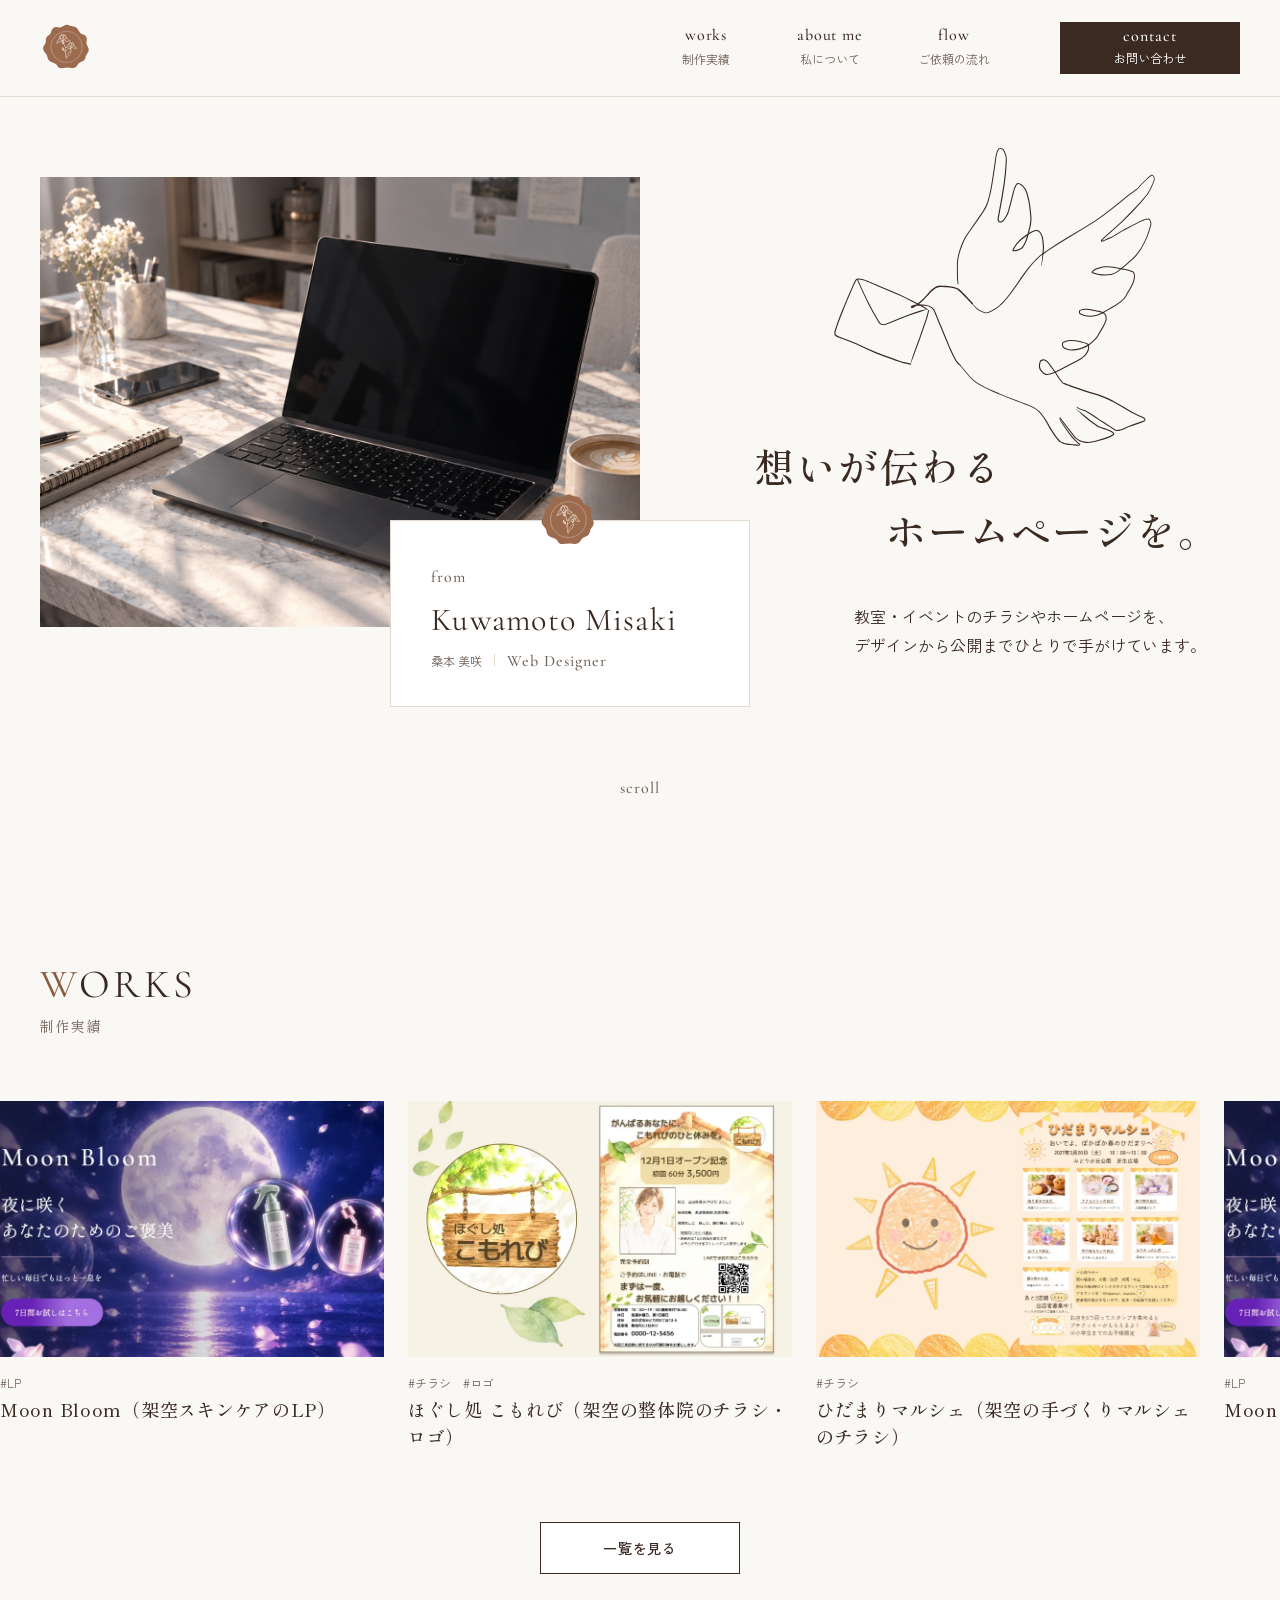
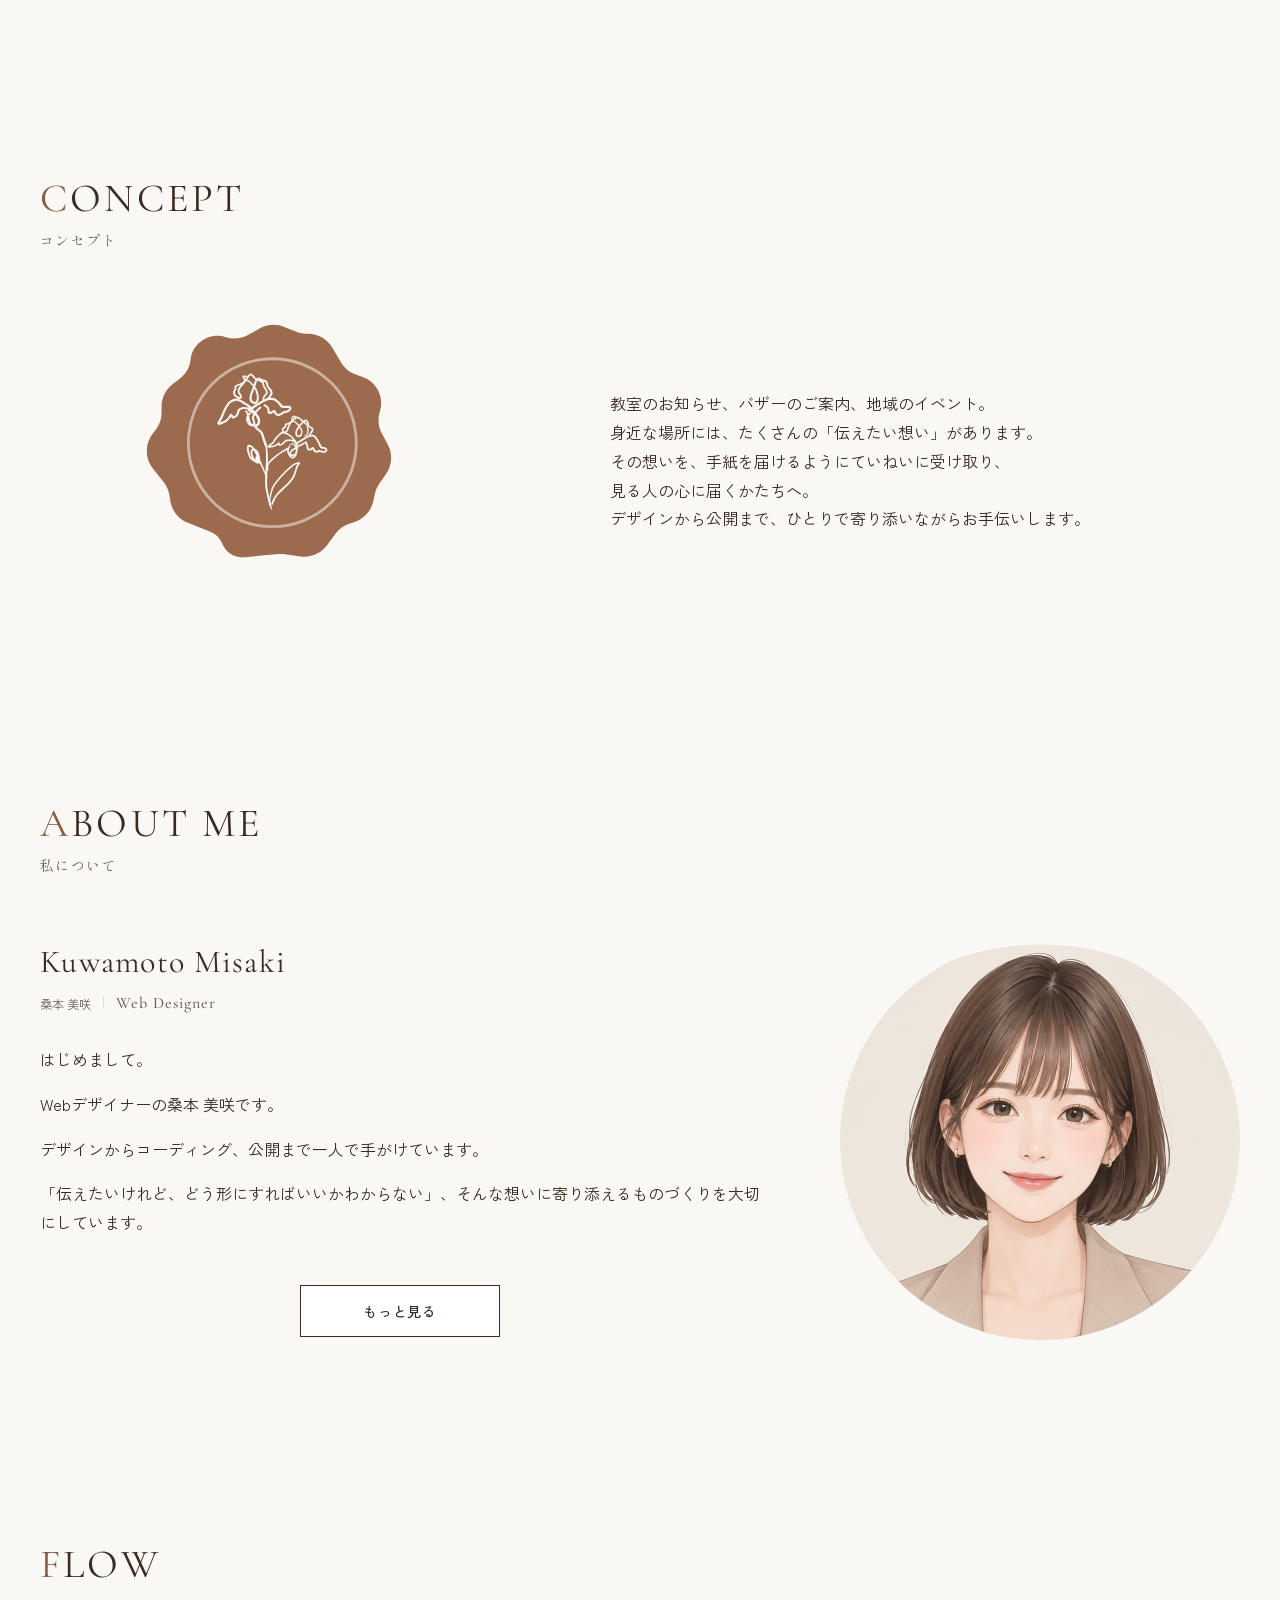
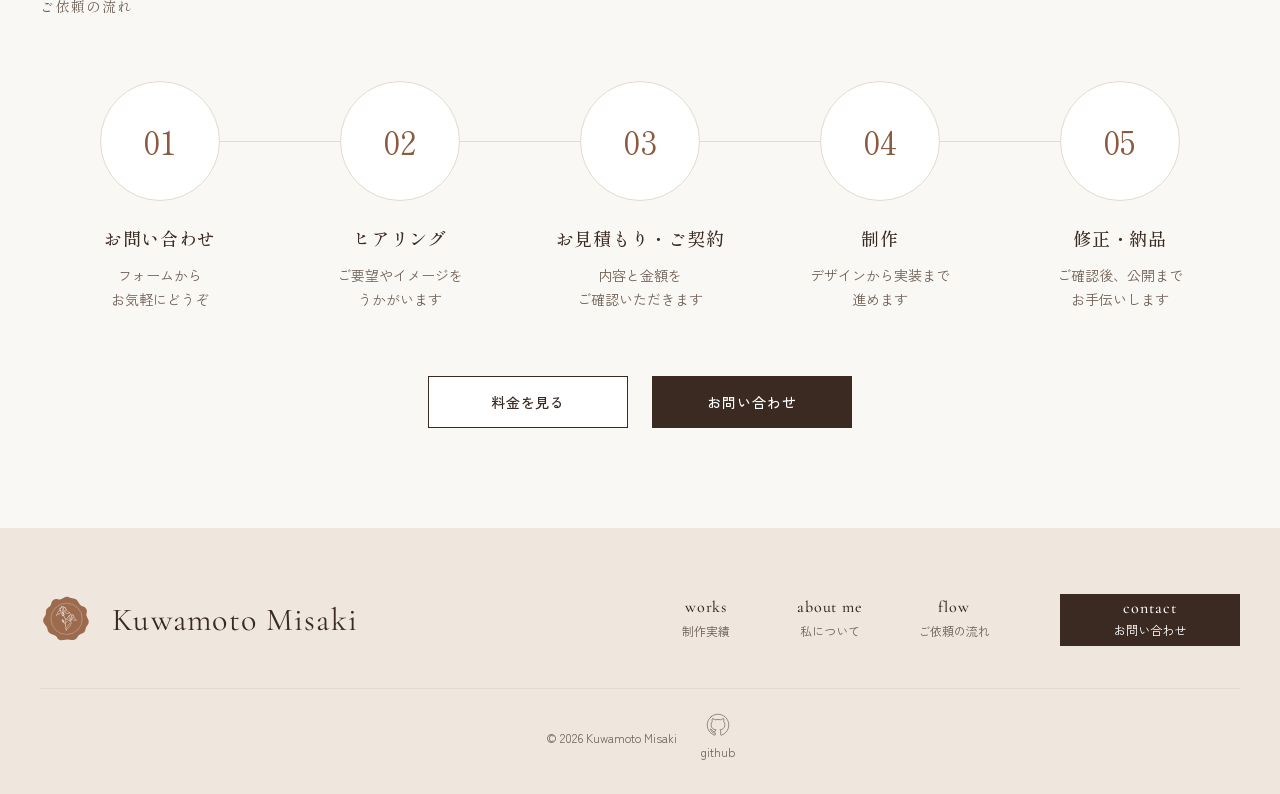
==== commit 9a8de435: "ひだまりマルシェの作品ページを追加・一覧とトップに掲載、こもれびの画像の説明を修正" ====
--- a/docs/index.html
+++ b/docs/index.html
@@ -258,15 +258,17 @@
                         </a>
                     </li>
                     <li>
-                        <!-- 準備中のカード（押せないように、a ではなく div にする） -->
-                        <div class="work-card work-card--soon">
+                        <!-- ひだまりマルシェのカード（押すと作品ページへ） -->
+                        <a class="work-card" href="work-hidamari.html">
                             <div class="work-card__thumb">
-                                <span class="work-card__soon">Coming soon</span>
+                                <img src="images/works/hidamari/thumb.webp" alt="" width="800" height="553"
+                                    loading="lazy">
                             </div>
-                            <p class="work-card__tag">#準備中</p>
-                            <p class="work-card__title">作品を準備しています</p>
-                        </div>
-                    </li>
+                            <p class="work-card__tag">#チラシ</p>
+                            <p class="work-card__title">ひだまりマルシェ（架空の手づくりマルシェのチラシ）</p>
+                        </a>
+                    </li>
+
                     <li>
                         <!-- Moon Bloom のカード（押すと作品ページへ） -->
                         <a class="work-card" href="work-moon-bloom.html">
@@ -290,14 +292,15 @@
                         </a>
                     </li>
                     <li>
-                        <!-- 準備中のカード（押せないように、a ではなく div にする） -->
-                        <div class="work-card work-card--soon">
+                        <!-- ひだまりマルシェのカード（押すと作品ページへ） -->
+                        <a class="work-card" href="work-hidamari.html">
                             <div class="work-card__thumb">
-                                <span class="work-card__soon">Coming soon</span>
+                                <img src="images/works/hidamari/thumb.webp" alt="" width="800" height="553"
+                                    loading="lazy">
                             </div>
-                            <p class="work-card__tag">#準備中</p>
-                            <p class="work-card__title">作品を準備しています</p>
-                        </div>
+                            <p class="work-card__tag">#チラシ</p>
+                            <p class="work-card__title">ひだまりマルシェ（架空の手づくりマルシェのチラシ）</p>
+                        </a>
                     </li>
 
                 </ul>
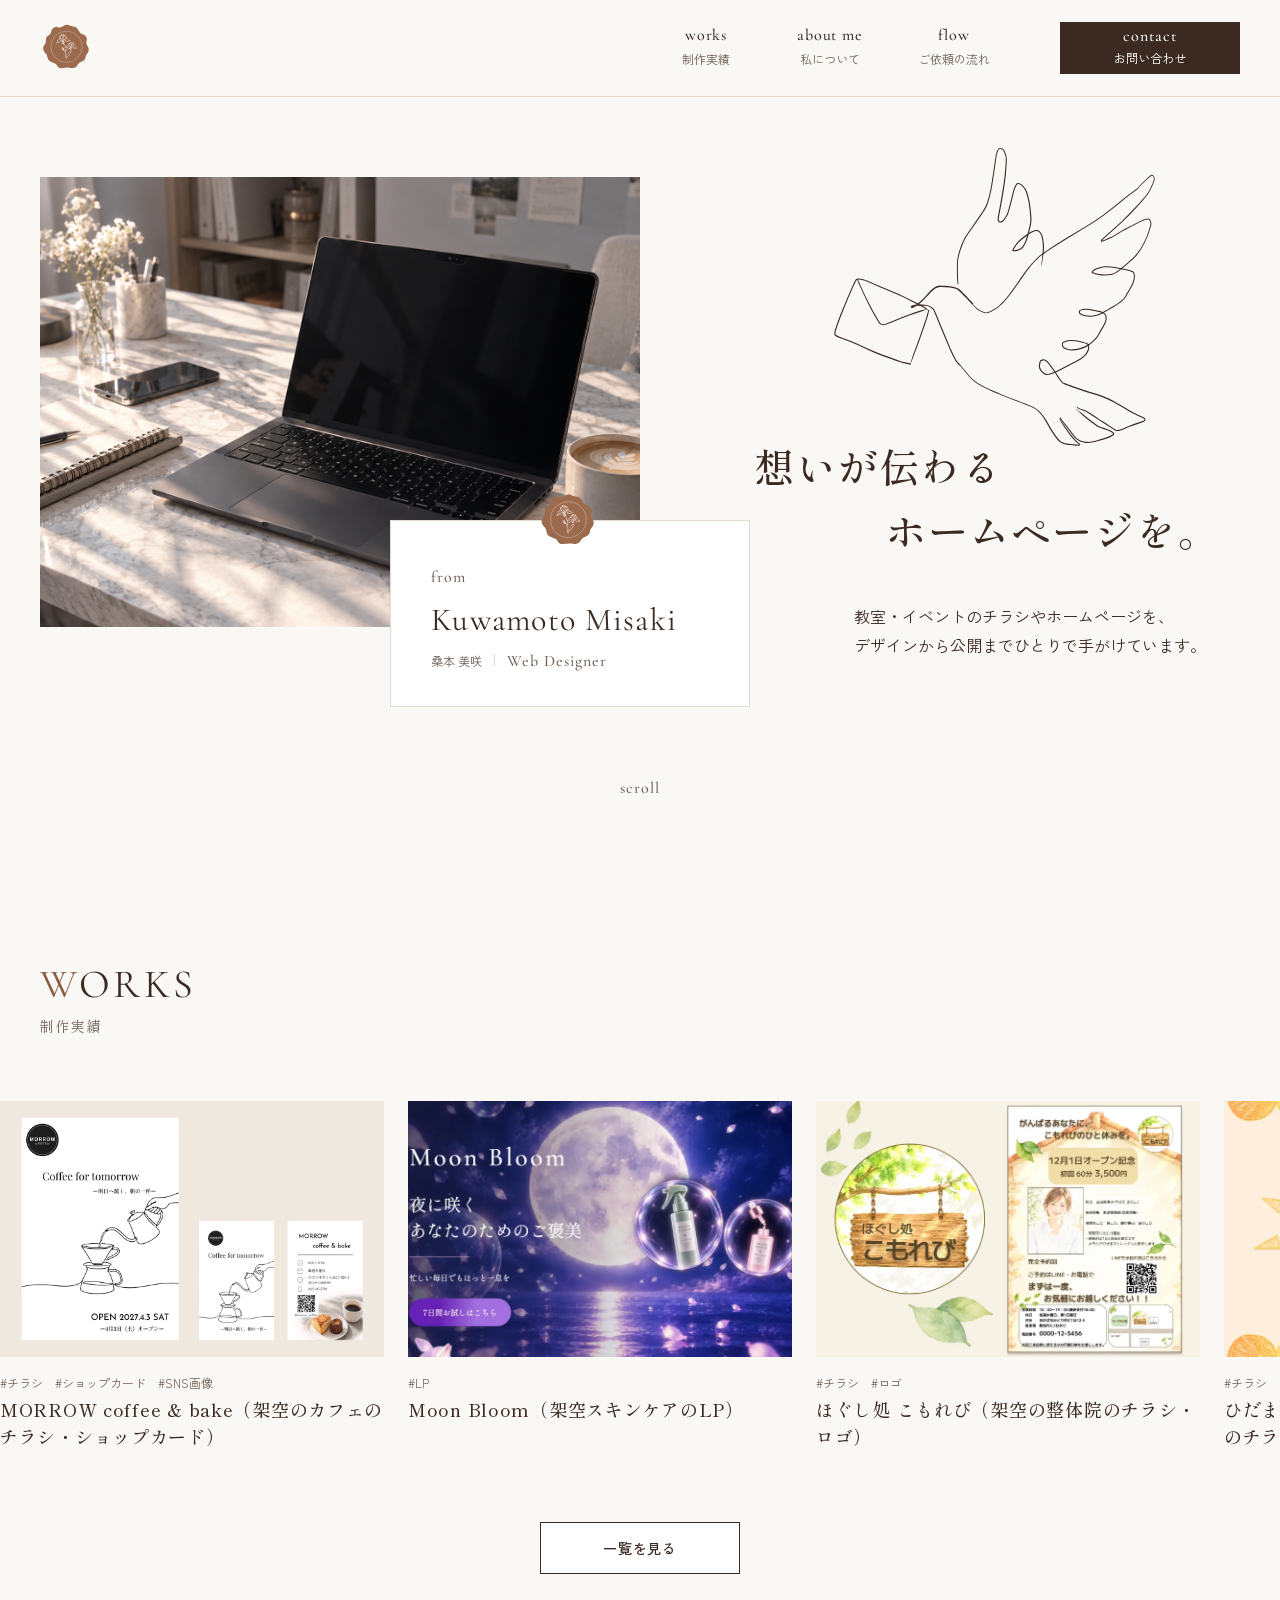
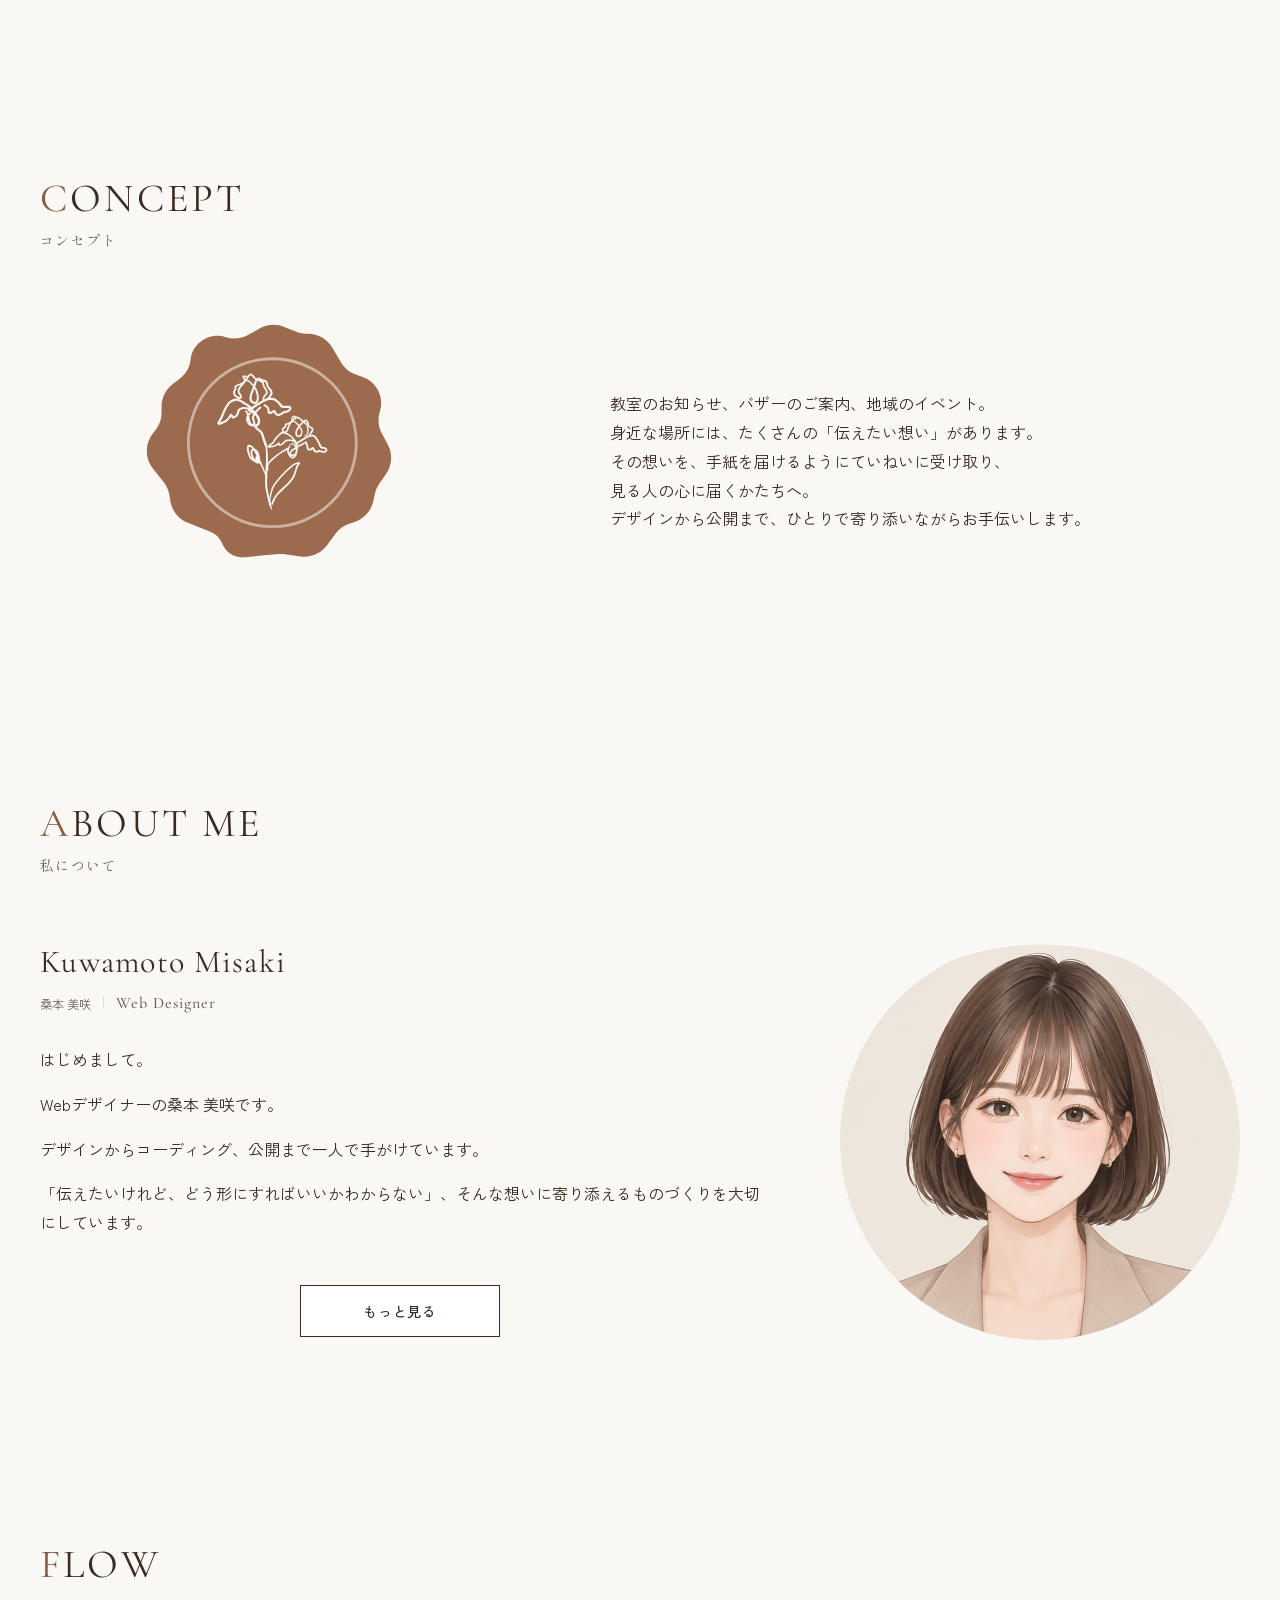
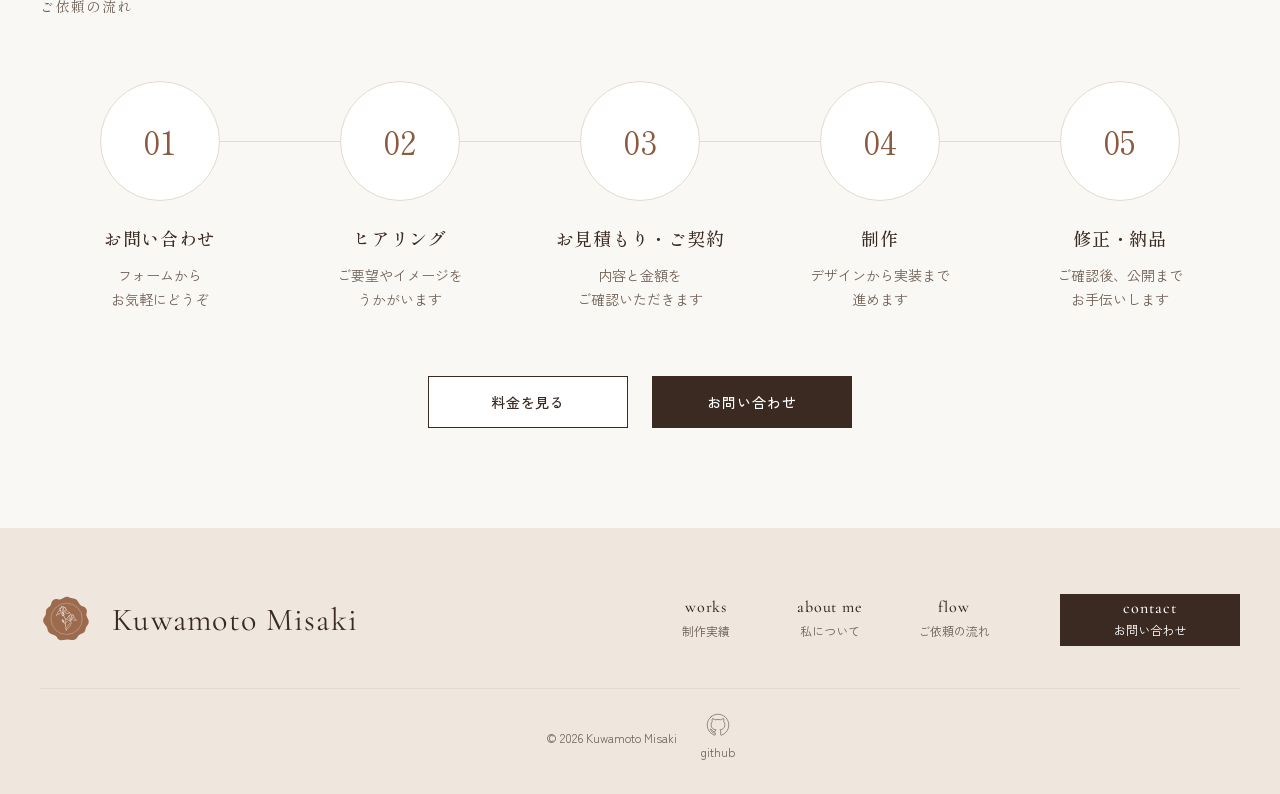
==== commit 02c8757e: "MORROWの作品ページを追加" ====
--- a/docs/index.html
+++ b/docs/index.html
@@ -236,6 +236,18 @@
                 <ul class="works__list">
 
                     <li>
+                        <!-- MORROW のカード（押すと作品ページへ） -->
+                        <a class="work-card" href="work-morrow.html">
+                            <div class="work-card__thumb">
+                                <img src="images/works/morrow/thumb.webp" alt="" width="1200" height="800"
+                                    loading="lazy">
+                            </div>
+                            <p class="work-card__tag">#チラシ　#ショップカード　#SNS画像</p>
+                            <p class="work-card__title">MORROW coffee &amp; bake（架空のカフェのチラシ・ショップカード）</p>
+                        </a>
+                    </li>
+
+                    <li>
                         <!-- Moon Bloom のカード（押すと作品ページへ） -->
                         <a class="work-card" href="work-moon-bloom.html">
                             <div class="work-card__thumb">
@@ -266,6 +278,18 @@
                             </div>
                             <p class="work-card__tag">#チラシ</p>
                             <p class="work-card__title">ひだまりマルシェ（架空の手づくりマルシェのチラシ）</p>
+                        </a>
+                    </li>
+
+                    <li>
+                        <!-- MORROW のカード（押すと作品ページへ） -->
+                        <a class="work-card" href="work-morrow.html">
+                            <div class="work-card__thumb">
+                                <img src="images/works/morrow/thumb.webp" alt="" width="1200" height="800"
+                                    loading="lazy">
+                            </div>
+                            <p class="work-card__tag">#チラシ　#ショップカード　#SNS画像</p>
+                            <p class="work-card__title">MORROW coffee &amp; bake（架空のカフェのチラシ・ショップカード）</p>
                         </a>
                     </li>
 
--- a/docs/css/style.css
+++ b/docs/css/style.css
@@ -2310,8 +2310,8 @@
         /* ↑ カードの左はしで止まる */
     }
 
-    /* JavaScript でコピーした後ろの6枚はかくす（スワイプだと同じ作品が2回出てしまうので） */
-    .works__list>li:nth-child(n + 7) {
+    /* JavaScript でコピーした後ろの4枚はかくす（スワイプだと同じ作品が2回出てしまうので） */
+    .works__list>li:nth-child(n + 5) {
         display: none;
     }
 
@@ -2966,4 +2966,32 @@
     text-decoration: underline;
     text-underline-offset: 4px;
     cursor: pointer;
+}
+
+/* ===== 私について：WORK STYLE の「時間を記録して、ちょうどいい料金に」の箱 ===== */
+.work-style__time {
+    margin-top: 24px;
+    /* 上の2つの箱とのあいだをあける */
+}
+
+/* 箱の中の文章（手紙のように、行のあいだを広めにして読みやすくする） */
+.work-style__text {
+    margin-top: 12px;
+    line-height: 2;
+}
+
+/* アプリへのリンク */
+.work-style__link {
+    display: inline-block;
+    margin-top: 16px;
+    color: inherit;
+    /* まわりの文字と同じ色にする */
+    text-decoration: underline;
+    text-underline-offset: 4px;
+    /* 下線を文字から少しはなす */
+}
+
+.work-style__link:hover {
+    opacity: 0.7;
+    /* マウスをのせたら少しうすくする */
 }
